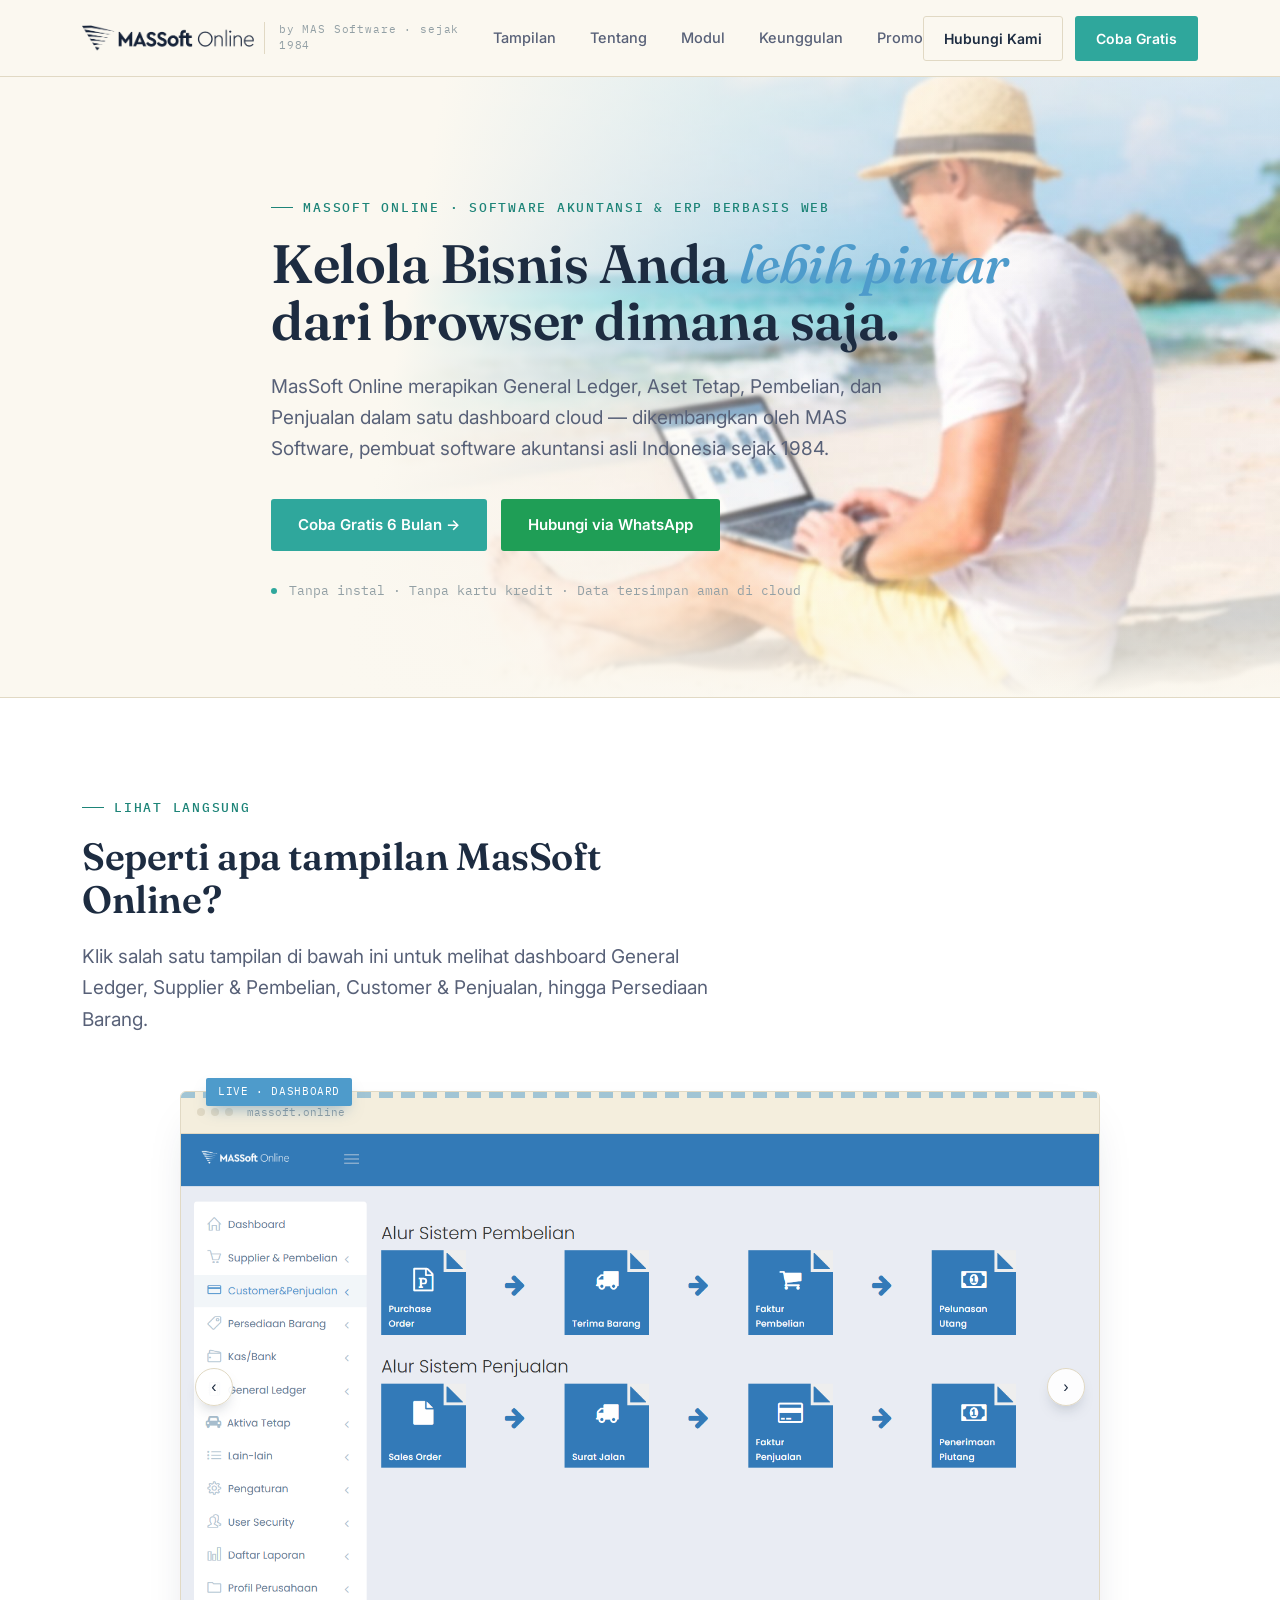
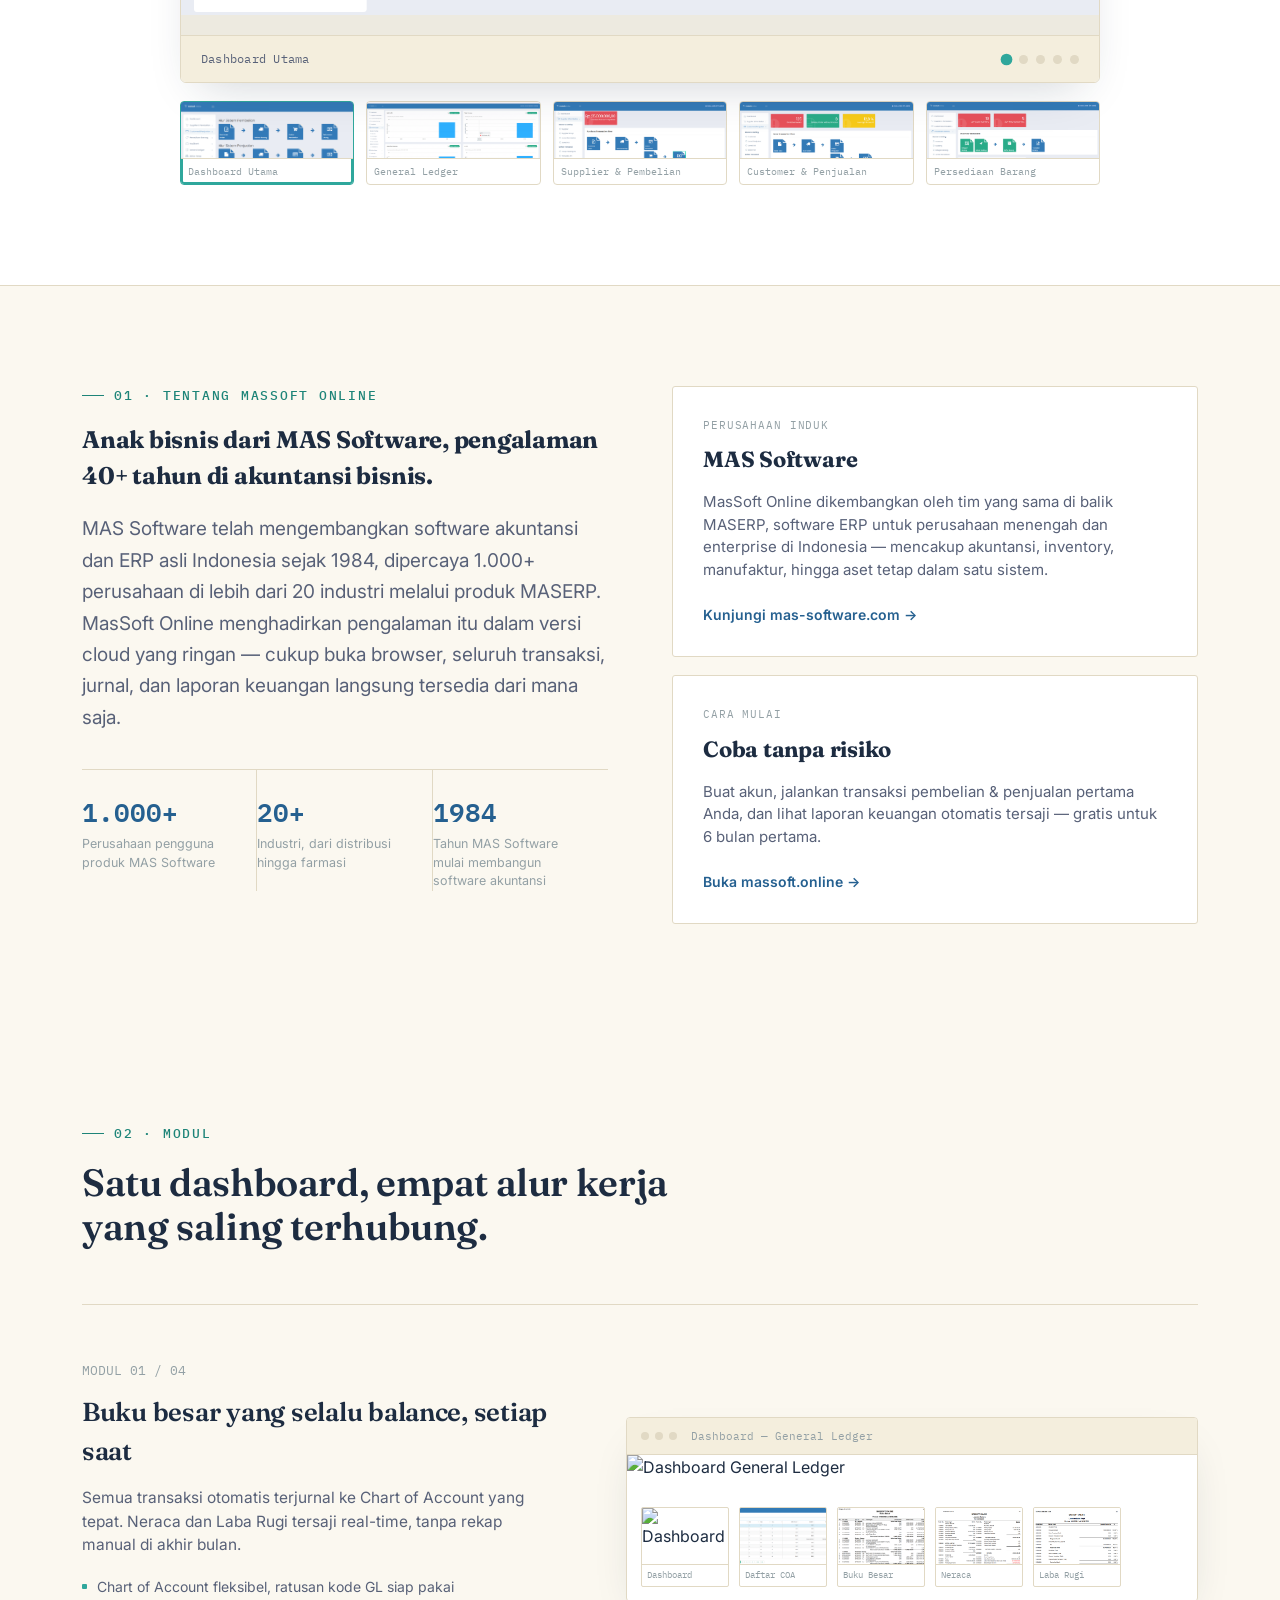
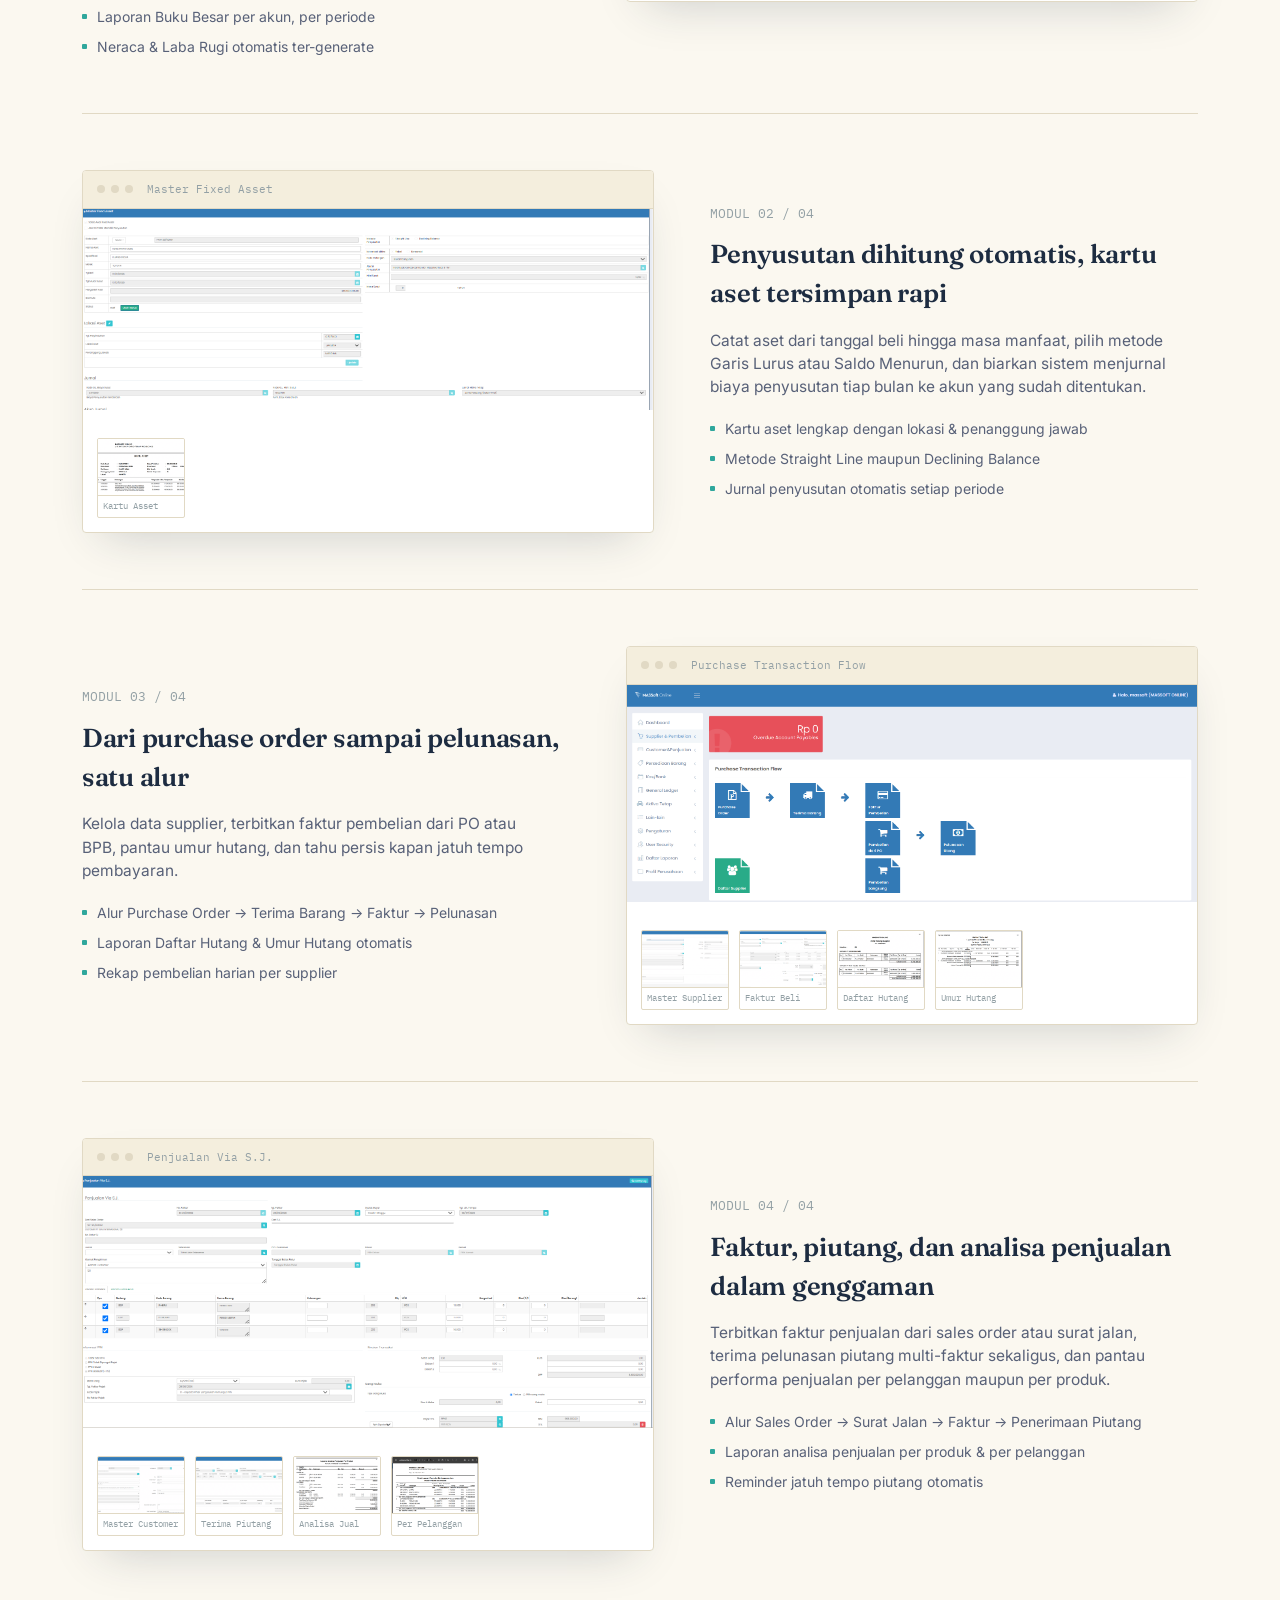
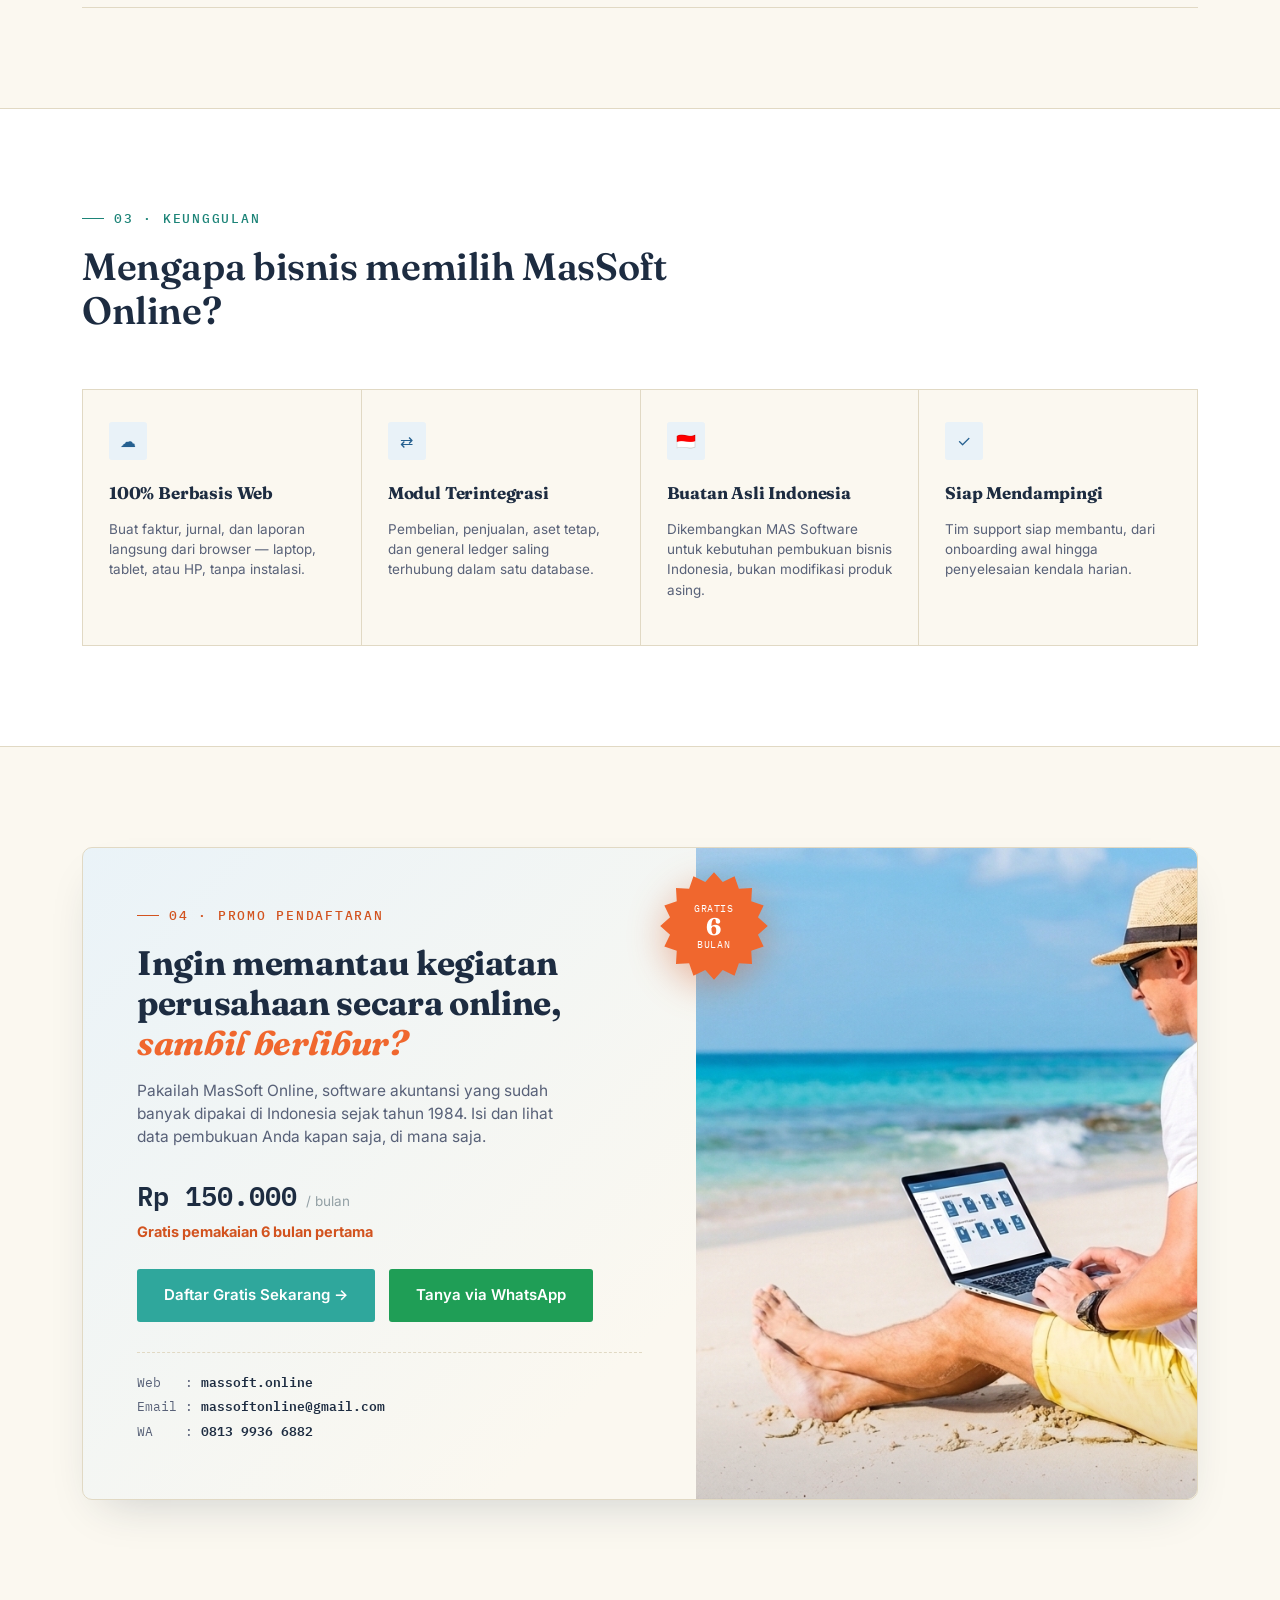
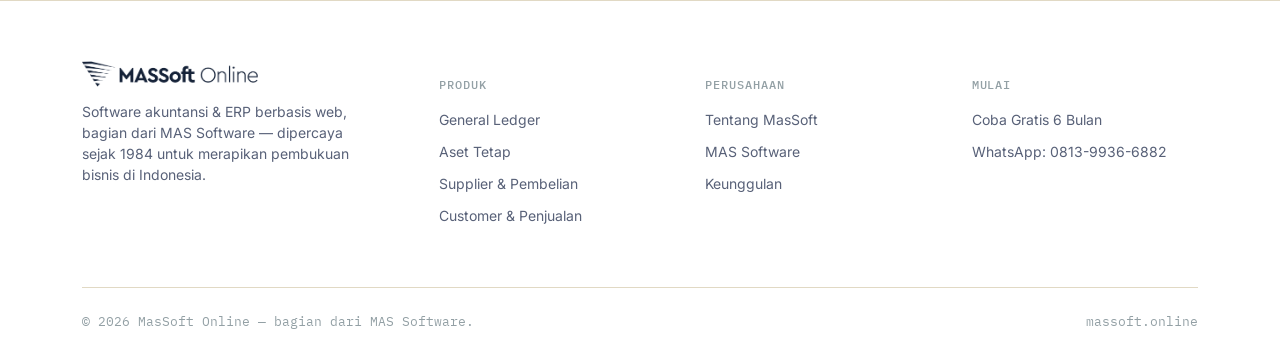
==== index.html @ 7c85424e "Add New Project web Massoft" ====
<!DOCTYPE html>
<html lang="id">
<head>
<meta charset="UTF-8">
<meta name="viewport" content="width=device-width, initial-scale=1.0">
<title>MasSoft Online — Software Akuntansi &amp; ERP Berbasis Web</title>
<link rel="icon" type="image/png" sizes="32x32" href="assets/favicon-32.png">
<link rel="icon" type="image/png" sizes="512x512" href="assets/favicon-512.png">
<link rel="apple-touch-icon" href="assets/apple-touch-icon.png">
<meta name="description" content="MasSoft Online, software akuntansi & ERP cloud dari MAS Software. Kelola General Ledger, Aset Tetap, Pembelian, dan Penjualan dalam satu dashboard. Coba gratis 6 bulan.">
<link rel="preconnect" href="https://fonts.googleapis.com">
<link rel="preconnect" href="https://fonts.gstatic.com" crossorigin>
<link href="https://fonts.googleapis.com/css2?family=Fraunces:ital,opsz,wght@0,9..144,400;0,9..144,500;0,9..144,600;0,9..144,700;1,9..144,500&family=Inter:wght@400;500;600;700;800&family=IBM+Plex+Mono:wght@400;500;600&display=swap" rel="stylesheet">
<link rel="stylesheet" href="styles.css">
</head>
<body>

<header class="site-nav">
  <div class="wrap nav-inner">
    <a href="#top" class="brand">
      <span class="brand-logo-wrap"><img src="assets/logo-massoft-online.png" alt="MasSoft Online"></span>
      <span class="sub">by MAS Software · sejak 1984</span>
    </a>
    <nav class="links">
      <a href="#tampilan">Tampilan</a>
      <a href="#tentang">Tentang</a>
      <a href="#modul">Modul</a>
      <a href="#keunggulan">Keunggulan</a>
      <a href="#promo">Promo</a>
    </nav>
    <div class="nav-cta">
      <a class="btn btn-ghost" href="https://wa.me/6281399366882" target="_blank" rel="noopener">Hubungi Kami</a>
      <a class="btn btn-primary" href="https://massoft.online" target="_blank" rel="noopener">Coba Gratis</a>
    </div>
  </div>
</header>

<main id="top">

  <!-- HERO -->
  <section class="hero">
    <div class="hero-photo"></div>
    <div class="wrap">
      <div class="hero-grid">
        <div class="eyebrow">MASSOFT ONLINE · SOFTWARE AKUNTANSI &amp; ERP BERBASIS WEB</div>
        <h1>Kelola Bisnis Anda <em>lebih pintar</em><br>
        dari browser dimana saja.</h1>
        <p class="lede">MasSoft Online merapikan General Ledger, Aset Tetap, Pembelian, dan Penjualan dalam satu dashboard cloud — dikembangkan oleh MAS Software, pembuat software akuntansi asli Indonesia sejak 1984.</p>
        <div class="hero-cta">
          <a class="btn btn-primary" href="https://massoft.online" target="_blank" rel="noopener">Coba Gratis 6 Bulan →</a>
          <a class="btn btn-wa" href="https://wa.me/6281399366882" target="_blank" rel="noopener">Hubungi via WhatsApp</a>
        </div>
        <div class="hero-trust"><span class="dot"></span> Tanpa instal · Tanpa kartu kredit · Data tersimpan aman di cloud</div>
      </div>
    </div>
  </section>

  <!-- PRODUCT TOUR -->
  <section id="tampilan" class="section-alt">
    <div class="wrap">
      <div class="section-head reveal">
        <div class="eyebrow">LIHAT LANGSUNG</div>
        <h2>Seperti apa tampilan MasSoft Online?</h2>
        <p class="lede">Klik salah satu tampilan di bawah ini untuk melihat dashboard General Ledger, Supplier &amp; Pembelian, Customer &amp; Penjualan, hingga Persediaan Barang.</p>
      </div>

      <div class="reveal tour-wrap" id="heroCard">
        <div class="showcase-card">
          <div class="showcase-tag">LIVE · DASHBOARD</div>
          <div class="showcase-frame">
            <div class="showcase-bar"><span class="sdot"></span><span class="sdot"></span><span class="sdot"></span><span class="sname">massoft.online</span></div>
            <div class="showcase-stage" id="showcaseStage">
              <img src="assets/Dashboard.png" alt="Dashboard utama MasSoft Online" class="active" draggable="false" data-caption="Dashboard Utama">
              <img src="assets/Dashboard_General_Ledger.png" alt="Dashboard General Ledger MasSoft Online" data-caption="Dashboard General Ledger" draggable="false">
              <img src="assets/Dashboard_Supplier.png" alt="Dashboard Supplier & Pembelian MasSoft Online" data-caption="Dashboard Supplier & Pembelian" draggable="false">
              <img src="assets/Dashboard_Customer.png" alt="Dashboard Customer & Penjualan MasSoft Online" data-caption="Dashboard Customer & Penjualan" draggable="false">
              <img src="assets/Dashboard_Inventory.png" alt="Dashboard Persediaan Barang MasSoft Online" data-caption="Dashboard Persediaan Barang" draggable="false">
            </div>
            <button type="button" class="showcase-nav prev" id="showcasePrev" aria-label="Tampilan sebelumnya">‹</button>
            <button type="button" class="showcase-nav next" id="showcaseNext" aria-label="Tampilan berikutnya">›</button>
            <div class="showcase-foot">
              <span class="showcase-caption" id="showcaseCaption">Dashboard Utama</span>
              <div class="showcase-dots" id="showcaseDots">
                <button type="button" class="active" aria-label="Tampilan 1"></button>
                <button type="button" aria-label="Tampilan 2"></button>
                <button type="button" aria-label="Tampilan 3"></button>
                <button type="button" aria-label="Tampilan 4"></button>
                <button type="button" aria-label="Tampilan 5"></button>
              </div>
            </div>
          </div>
        </div>

        <div class="showcase-thumbs" id="showcaseThumbs">
          <button type="button" class="st-thumb active" data-index="0"><img src="assets/Dashboard.png" alt="Dashboard Utama" draggable="false"><span>Dashboard Utama</span></button>
          <button type="button" class="st-thumb" data-index="1"><img src="assets/Dashboard_General_Ledger.png" alt="Dashboard General Ledger" draggable="false"><span>General Ledger</span></button>
          <button type="button" class="st-thumb" data-index="2"><img src="assets/Dashboard_Supplier.png" alt="Dashboard Supplier" draggable="false"><span>Supplier &amp; Pembelian</span></button>
          <button type="button" class="st-thumb" data-index="3"><img src="assets/Dashboard_Customer.png" alt="Dashboard Customer" draggable="false"><span>Customer &amp; Penjualan</span></button>
          <button type="button" class="st-thumb" data-index="4"><img src="assets/Dashboard_Inventory.png" alt="Dashboard Persediaan Barang" draggable="false"><span>Persediaan Barang</span></button>
        </div>
      </div>
    </div>
  </section>

  <!-- ABOUT -->
  <section id="tentang">
    <div class="wrap about-grid">
      <div class="reveal">
        <div class="eyebrow">01 · TENTANG MASSOFT ONLINE</div>
        <h2>Anak bisnis dari MAS Software, pengalaman 40+ tahun di akuntansi bisnis.</h2>
        <p class="lede">MAS Software telah mengembangkan software akuntansi dan ERP asli Indonesia sejak 1984, dipercaya 1.000+ perusahaan di lebih dari 20 industri melalui produk MASERP. MasSoft Online menghadirkan pengalaman itu dalam versi cloud yang ringan — cukup buka browser, seluruh transaksi, jurnal, dan laporan keuangan langsung tersedia dari mana saja.</p>
        <div class="stat-row">
          <div class="stat-item"><div class="num">1.000+</div><div class="lbl">Perusahaan pengguna produk MAS Software</div></div>
          <div class="stat-item"><div class="num">20+</div><div class="lbl">Industri, dari distribusi hingga farmasi</div></div>
          <div class="stat-item"><div class="num">1984</div><div class="lbl">Tahun MAS Software mulai membangun software akuntansi</div></div>
        </div>
      </div>
      <div class="reveal">
        <div class="parent-card">
          <div class="plabel">Perusahaan Induk</div>
          <h3>MAS Software</h3>
          <p>MasSoft Online dikembangkan oleh tim yang sama di balik MASERP, software ERP untuk perusahaan menengah dan enterprise di Indonesia — mencakup akuntansi, inventory, manufaktur, hingga aset tetap dalam satu sistem.</p>
          <a class="linkline" href="https://www.mas-software.com/" target="_blank" rel="noopener">Kunjungi mas-software.com →</a>
        </div>
        <div class="parent-card" style="margin-top:18px;">
          <div class="plabel">Cara Mulai</div>
          <h3>Coba tanpa risiko</h3>
          <p>Buat akun, jalankan transaksi pembelian &amp; penjualan pertama Anda, dan lihat laporan keuangan otomatis tersaji — gratis untuk 6 bulan pertama.</p>
          <a class="linkline" href="https://massoft.online" target="_blank" rel="noopener">Buka massoft.online →</a>
        </div>
      </div>
    </div>
  </section>

  <!-- MODULES -->
  <section id="modul">
    <div class="wrap">
      <div class="section-head reveal">
        <div class="eyebrow">02 · MODUL</div>
        <h2>Satu dashboard, empat alur kerja yang saling terhubung.</h2>
      </div>

      <!-- Module 1: GL -->
      <div class="module reveal">
        <div class="m-text">
          <div class="m-num">MODUL 01 / 04</div>
          <h3>Buku besar yang selalu balance, setiap saat</h3>
          <p>Semua transaksi otomatis terjurnal ke Chart of Account yang tepat. Neraca dan Laba Rugi tersaji real-time, tanpa rekap manual di akhir bulan.</p>
          <ul class="m-list">
            <li>Chart of Account fleksibel, ratusan kode GL siap pakai</li>
            <li>Laporan Buku Besar per akun, per periode</li>
            <li>Neraca &amp; Laba Rugi otomatis ter-generate</li>
          </ul>
        </div>
       <div class="m-visual">
          <div class="browser-bar">
            <span class="dot"></span><span class="dot"></span><span class="dot"></span>
            <span class="fname">Dashboard — General Ledger</span>
          </div>
          
          <div class="main-image-container">
            <img id="main-image" src="assets/dashboard_general_ledger.png" alt="Dashboard General Ledger" class="active">
          </div>

          <div class="thumb-strip" style="padding:14px;">
            <div class="th active" data-src="assets/dashboard_general_ledger.png">
              <img src="assets/dashboard_general_ledger.png" alt="Dashboard">
              <span>Dashboard</span>
            </div>
            <div class="th" data-src="assets/list_master_coa.png">
              <img src="assets/list_master_coa.png" alt="Daftar Chart of Account">
              <span>Daftar COA</span>
            </div>
            <div class="th" data-src="assets/daftar_laporan_buku_besar_per_akun.png">
              <img src="assets/daftar_laporan_buku_besar_per_akun.png" alt="Laporan Buku Besar per Akun">
              <span>Buku Besar</span>
            </div>
            <div class="th" data-src="assets/list_laporan_neraca.png">
              <img src="assets/list_laporan_neraca.png" alt="Laporan Neraca">
              <span>Neraca</span>
            </div>
            <div class="th" data-src="assets/list_report_laba_rugi.png">
              <img src="assets/list_report_laba_rugi.png" alt="Laporan Laba Rugi">
              <span>Laba Rugi</span>
            </div>
          </div>
        </div>
      </div>

      <!-- Module 2: Fixed Asset -->
      <div class="module reverse reveal">
        <div class="m-text">
          <div class="m-num">MODUL 02 / 04</div>
          <h3>Penyusutan dihitung otomatis, kartu aset tersimpan rapi</h3>
          <p>Catat aset dari tanggal beli hingga masa manfaat, pilih metode Garis Lurus atau Saldo Menurun, dan biarkan sistem menjurnal biaya penyusutan tiap bulan ke akun yang sudah ditentukan.</p>
          <ul class="m-list">
            <li>Kartu aset lengkap dengan lokasi &amp; penanggung jawab</li>
            <li>Metode Straight Line maupun Declining Balance</li>
            <li>Jurnal penyusutan otomatis setiap periode</li>
          </ul>
        </div>
        <div class="m-visual">
          <div class="browser-bar"><span class="dot"></span><span class="dot"></span><span class="dot"></span><span class="fname">Master Fixed Asset</span></div>
          <img src="assets/detail_master_fixed_assets.png" alt="Form master aset tetap kendaraan Toyota Kijang Innova dengan aturan penyusutan">
          <div class="thumb-strip" style="padding:14px;">
            <div class="th"><img src="assets/list_kartu_fixed_assets.png" alt="Kartu Asset dengan riwayat penyusutan"><span>Kartu Asset</span></div>
          </div>
        </div>
      </div>

      <!-- Module 3: Purchasing -->
      <div class="module reveal">
        <div class="m-text">
          <div class="m-num">MODUL 03 / 04</div>
          <h3>Dari purchase order sampai pelunasan, satu alur</h3>
          <p>Kelola data supplier, terbitkan faktur pembelian dari PO atau BPB, pantau umur hutang, dan tahu persis kapan jatuh tempo pembayaran.</p>
          <ul class="m-list">
            <li>Alur Purchase Order → Terima Barang → Faktur → Pelunasan</li>
            <li>Laporan Daftar Hutang &amp; Umur Hutang otomatis</li>
            <li>Rekap pembelian harian per supplier</li>
          </ul>
        </div>
        <div class="m-visual">
          <div class="browser-bar"><span class="dot"></span><span class="dot"></span><span class="dot"></span><span class="fname">Purchase Transaction Flow</span></div>
          <img src="assets/tampilan_MasSoftonline.png" alt="Alur transaksi pembelian MasSoft Online dari purchase order hingga pelunasan utang">
          <div class="thumb-strip" style="padding:14px;">
            <div class="th"><img src="assets/DETAIL_MASTER_SUPPLIER.png" alt="Master data supplier"><span>Master Supplier</span></div>
            <div class="th"><img src="assets/detail_transaksi_faktur_oembelian.png" alt="Faktur pembelian dari BPB"><span>Faktur Beli</span></div>
            <div class="th"><img src="assets/laporan_daftar_hutang.png" alt="Laporan daftar hutang supplier"><span>Daftar Hutang</span></div>
            <div class="th"><img src="assets/laporan_daftar_umur_hutang.png" alt="Laporan umur hutang"><span>Umur Hutang</span></div>
          </div>
        </div>
      </div>

      <!-- Module 4: Sales -->
      <div class="module reverse reveal">
        <div class="m-text">
          <div class="m-num">MODUL 04 / 04</div>
          <h3>Faktur, piutang, dan analisa penjualan dalam genggaman</h3>
          <p>Terbitkan faktur penjualan dari sales order atau surat jalan, terima pelunasan piutang multi-faktur sekaligus, dan pantau performa penjualan per pelanggan maupun per produk.</p>
          <ul class="m-list">
            <li>Alur Sales Order → Surat Jalan → Faktur → Penerimaan Piutang</li>
            <li>Laporan analisa penjualan per produk &amp; per pelanggan</li>
            <li>Reminder jatuh tempo piutang otomatis</li>
          </ul>
        </div>
        <div class="m-visual">
          <div class="browser-bar"><span class="dot"></span><span class="dot"></span><span class="dot"></span><span class="fname">Penjualan Via S.J.</span></div>
          <img src="assets/detail_transaksi_faktur_penjualan.png" alt="Form faktur penjualan via surat jalan MasSoft Online">
          <div class="thumb-strip" style="padding:14px;">
            <div class="th"><img src="assets/detail_master_customer.png" alt="Master data customer"><span>Master Customer</span></div>
            <div class="th"><img src="assets/detail_penerimaan_piutang.png" alt="Penerimaan piutang multi faktur"><span>Terima Piutang</span></div>
            <div class="th"><img src="assets/laporan_analisa_penjualan_.png" alt="Laporan analisa penjualan per produk"><span>Analisa Jual</span></div>
            <div class="th"><img src="assets/laporan_penjualan_perlanggan_peritem.png" alt="Laporan penjualan per pelanggan per item"><span>Per Pelanggan</span></div>
          </div>
        </div>
      </div>
    </div>
  </section>

  <!-- WHY US -->
  <section id="keunggulan" class="section-alt">
    <div class="wrap">
      <div class="section-head reveal">
        <div class="eyebrow">03 · KEUNGGULAN</div>
        <h2>Mengapa bisnis memilih MasSoft Online?</h2>
      </div>
      <div class="why-grid reveal">
        <div class="why-card">
          <div class="wi">☁</div>
          <h3>100% Berbasis Web</h3>
          <p>Buat faktur, jurnal, dan laporan langsung dari browser — laptop, tablet, atau HP, tanpa instalasi.</p>
        </div>
        <div class="why-card">
          <div class="wi">⇄</div>
          <h3>Modul Terintegrasi</h3>
          <p>Pembelian, penjualan, aset tetap, dan general ledger saling terhubung dalam satu database.</p>
        </div>
        <div class="why-card">
          <div class="wi">🇮🇩</div>
          <h3>Buatan Asli Indonesia</h3>
          <p>Dikembangkan MAS Software untuk kebutuhan pembukuan bisnis Indonesia, bukan modifikasi produk asing.</p>
        </div>
        <div class="why-card">
          <div class="wi">✓</div>
          <h3>Siap Mendampingi</h3>
          <p>Tim support siap membantu, dari onboarding awal hingga penyelesaian kendala harian.</p>
        </div>
      </div>
    </div>
  </section>

  <!-- PROMO -->
  <section id="promo">
    <div class="wrap">
      <div class="promo reveal">
        <div class="promo-left">
          <div class="eyebrow">04 · PROMO PENDAFTARAN</div>
          <h2>Ingin memantau kegiatan perusahaan secara online, <span class="accent">sambil berlibur?</span></h2>
          <p>Pakailah MasSoft Online, software akuntansi yang sudah banyak dipakai di Indonesia sejak tahun 1984. Isi dan lihat data pembukuan Anda kapan saja, di mana saja.</p>
          <div class="promo-price">
            <span class="amount">Rp 150.000</span>
            <span class="per">/ bulan</span>
          </div>
          <span class="promo-free">Gratis pemakaian 6 bulan pertama</span>
          <div class="promo-cta">
            <a class="btn btn-primary" href="https://massoft.online" target="_blank" rel="noopener">Daftar Gratis Sekarang →</a>
            <a class="btn btn-wa" href="https://wa.me/6281399366882" target="_blank" rel="noopener">Tanya via WhatsApp</a>
          </div>
          <div class="promo-contact">
            <span>Web&nbsp;&nbsp;&nbsp;: <b>massoft.online</b></span>
            <span>Email&nbsp;: <b>massoftonline@gmail.com</b></span>
            <span>WA&nbsp;&nbsp;&nbsp;&nbsp;: <b>0813 9936 6882</b></span>
          </div>
        </div>
        <div class="promo-photo">
          <div class="promo-photo-inner">
            <img src="assets/screen.png" alt="Pengguna memantau kegiatan perusahaan lewat MasSoft Online dari laptop sambil bersantai di pantai">
          </div>
          <div class="promo-badge-burst">
            <svg viewBox="0 0 200 200" xmlns="http://www.w3.org/2000/svg">
              <polygon points="100.0,4.0 115.6,21.5 136.7,11.3 144.4,33.5 167.9,32.1 166.5,55.6 188.7,63.3 178.5,84.4 196.0,100.0 178.5,115.6 188.7,136.7 166.5,144.4 167.9,167.9 144.4,166.5 136.7,188.7 115.6,178.5 100.0,196.0 84.4,178.5 63.3,188.7 55.6,166.5 32.1,167.9 33.5,144.4 11.3,136.7 21.5,115.6 4.0,100.0 21.5,84.4 11.3,63.3 33.5,55.6 32.1,32.1 55.6,33.5 63.3,11.3 84.4,21.5"></polygon>
            </svg>
          </div>
          <div class="promo-badge-text">
            <span class="small">Gratis</span>
            <span class="big">6</span>
            <span class="small">Bulan</span>
          </div>
        </div>
      </div>
    </div>
  </section>

</main>

<footer>
  <div class="wrap">
    <div class="footer-grid">
      <div>
        <a href="#top" class="brand"><span class="brand-logo-wrap"><img src="assets/logo-massoft-online.png" alt="MasSoft Online"></span></a>
        <p class="desc">Software akuntansi &amp; ERP berbasis web, bagian dari MAS Software — dipercaya sejak 1984 untuk merapikan pembukuan bisnis di Indonesia.</p>
      </div>
      <div class="fcol">
        <h4>Produk</h4>
        <a href="#modul">General Ledger</a>
        <a href="#modul">Aset Tetap</a>
        <a href="#modul">Supplier &amp; Pembelian</a>
        <a href="#modul">Customer &amp; Penjualan</a>
      </div>
      <div class="fcol">
        <h4>Perusahaan</h4>
        <a href="#tentang">Tentang MasSoft</a>
        <a href="https://www.mas-software.com/" target="_blank" rel="noopener">MAS Software</a>
        <a href="#keunggulan">Keunggulan</a>
      </div>
      <div class="fcol">
        <h4>Mulai</h4>
        <a href="https://massoft.online" target="_blank" rel="noopener">Coba Gratis 6 Bulan</a>
        <a href="https://wa.me/6281399366882" target="_blank" rel="noopener">WhatsApp: 0813-9936-6882</a>
      </div>
    </div>
    <div class="footer-bottom">
      <span>© 2026 MasSoft Online — bagian dari MAS Software.</span>
      <span>massoft.online</span>
    </div>
  </div>
</footer>

<script src="script.js" defer></script>

</body>
</html>
---- styles.css ----
:root{
    --paper:#FBF8F0;
    --paper-deep:#F4EEDD;
    --line:#E1D9C4;
    --ink:#1D2C41;
    --ink-soft:#586178;
    --ink-faint:#93A0A5;
    --blue:#4E9BCB;
    --blue-dark:#256090;
    --blue-pale:#E9F2F8;
    --teal:#2FA79C;
    --teal-dark:#1D8478;
    --coral:#F0672E;
    --coral-dark:#D2531F;
    --coral-pale:#FDEBE1;
    --white:#FFFFFF;
    --wa:#1F9E56;
    --shadow: 0 20px 45px -20px rgba(29,44,65,0.22);
    --radius: 2px;
    --font-display:'Fraunces', serif;
    --font-body:'Inter', sans-serif;
    --font-mono:'IBM Plex Mono', monospace;
  }

  *{box-sizing:border-box;}
  html{scroll-behavior:smooth;}
  body{
    margin:0;
    font-family:var(--font-body);
    color:var(--ink);
    background:var(--paper);
    -webkit-font-smoothing:antialiased;
    line-height:1.5;
  }
  img{max-width:100%; display:block;}
  a{color:inherit; text-decoration:none;}
  .wrap{max-width:1180px; margin:0 auto; padding:0 32px;}
  .eyebrow{
    font-family:var(--font-mono);
    font-size:12.5px;
    letter-spacing:.14em;
    text-transform:uppercase;
    color:var(--teal-dark);
    display:flex;
    align-items:center;
    gap:10px;
    margin-bottom:18px;
    font-weight:500;
  }
  .eyebrow::before{
    content:"";
    width:22px; height:1px;
    background:var(--teal-dark);
    display:inline-block;
  }
  h1,h2,h3{
    font-family:var(--font-display);
    color:var(--ink);
    margin:0 0 .4em 0;
    letter-spacing:-0.01em;
  }
  .lede{
    font-size:19px;
    color:var(--ink-soft);
    max-width:640px;
    line-height:1.65;
  }
  .btn{
    display:inline-flex;
    align-items:center;
    gap:10px;
    font-family:var(--font-body);
    font-weight:600;
    font-size:15px;
    padding:14px 26px;
    border-radius:3px;
    border:1px solid transparent;
    cursor:pointer;
    transition:transform .18s ease, box-shadow .18s ease, background .18s ease, border-color .18s ease;
    white-space:nowrap;
  }
  .btn-primary{ background:var(--teal); color:var(--white); }
  .btn-primary:hover{ background:var(--teal-dark); transform:translateY(-1px); box-shadow:0 10px 22px -10px rgba(18,143,135,.55);}
  .btn-ghost{ background:transparent; color:var(--ink); border-color:var(--line); }
  .btn-ghost:hover{ border-color:var(--ink); background:rgba(21,34,56,0.03); }
  .btn-wa{ background:var(--wa); color:var(--white); }
  .btn-wa:hover{ background:#187f45; transform:translateY(-1px); }

  /* ===== NAV ===== */
  header.site-nav{
    position:sticky; top:0; z-index:50;
    background:rgba(251,248,240,0.9);
    backdrop-filter:blur(8px);
    border-bottom:1px solid var(--line);
  }
  .nav-inner{
    display:flex; align-items:center; justify-content:space-between;
    height:76px;
  }
  .brand{
    display:flex; align-items:center; gap:10px;
    font-family:var(--font-display);
    font-weight:600; font-size:21px;
    color:var(--ink);
  }
  .brand-logo-wrap{
    display:flex; align-items:center;
    line-height:0;
  }
  .brand-logo-wrap img{ height:26px; width:auto; display:block; }
  .brand .sub{
    font-family:var(--font-mono);
    font-size:10.5px; color:var(--ink-faint);
    letter-spacing:.08em;
    font-weight:400;
    padding-left:14px;
    border-left:1px solid var(--line);
  }
  nav.links{ display:flex; gap:34px; align-items:center; }
  nav.links a{
    font-size:14.5px; font-weight:500; color:var(--ink-soft);
    transition:color .15s ease;
  }
  nav.links a:hover{ color:var(--blue-dark); }
  .nav-cta{ display:flex; gap:12px; align-items:center; }
  .nav-cta .btn{ padding:11px 20px; font-size:14px; }
  .menu-toggle{ display:none; }

  /* ===== HERO ===== */
  .hero{
    padding:88px 0 64px;
    position:relative;
    overflow:hidden;
    min-height:620px;
    display:flex;
    align-items:center;
  }
  .hero-photo{
    position:absolute; inset:0;
    background-image:
      linear-gradient(100deg, var(--paper) 0%, var(--paper) 32%, rgba(251,248,240,.62) 48%, rgba(251,248,240,.2) 66%, rgba(251,248,240,.06) 100%),
      linear-gradient(0deg, var(--paper) 0%, rgba(251,248,240,.05) 25%, rgba(251,248,240,.02) 55%, rgba(251,248,240,.55) 100%),
      url('assets/screen-soft.jpg');
    background-size: cover, cover, cover;
    background-position: center, center, 62% 28%;
  }
  .hero::before{
    content:"";
    position:absolute; inset:0;
    background-image:
      linear-gradient(var(--line) 1px, transparent 1px);
    background-size: 100% 42px;
    opacity:.22;
    mask-image: linear-gradient(to bottom, black, transparent 70%);
    pointer-events:none;
  }
  .hero-grid{
    position:relative; 
    max-width:1200px;
  }

  .hero h1{
    font-size:clamp(34px, 4.4vw, 54px);
    line-height:1.06;
    font-weight:600;
  }
  .hero h1 em{
    font-style:italic;
    color:var(--blue);
    font-weight:500;
  }
  .hero-cta{ display:flex; gap:14px; margin-top:34px; flex-wrap:wrap; }
  .hero-trust{
    margin-top:30px;
    display:flex; align-items:center; gap:12px;
    font-family:var(--font-mono);
    font-size:12.5px;
    color:var(--ink-faint);
  }
  .hero-trust .dot{ width:6px; height:6px; border-radius:50%; background:var(--teal);}

  /* ===== PRODUCT TOUR (dashboard showcase) ===== */
  .tour-wrap{ max-width:920px; margin:0 auto; }
  .showcase-card{
    position:relative;
  }
  .showcase-frame{
    background:var(--white);
    border:1px solid var(--line);
    border-radius:6px;
    box-shadow:var(--shadow);
    position:relative;
    overflow:hidden;
  }
  .showcase-frame::after{
    content:"";
    position:absolute; left:0; right:0; top:0; height:6px;
    background: repeating-linear-gradient(90deg, var(--blue) 0 14px, transparent 14px 22px);
    opacity:.5;
    z-index:2;
  }
  .showcase-tag{
    position:absolute; top:-13px; left:26px;
    background:var(--blue); color:var(--white);
    font-family:var(--font-mono); font-size:10.5px; letter-spacing:.06em;
    padding:6px 12px; border-radius:2px;
    box-shadow:0 8px 16px -6px rgba(45,111,163,.5);
    z-index:3;
  }
  .showcase-bar{
    display:flex; align-items:center; gap:6px;
    padding:12px 16px; background:var(--paper-deep); border-bottom:1px solid var(--line);
    position:relative; z-index:1;
  }
  .showcase-bar .sdot{ width:8px; height:8px; border-radius:50%; background:var(--line); }
  .showcase-bar .sname{ margin-left:8px; font-family:var(--font-mono); font-size:11px; color:var(--ink-faint); }
  .showcase-stage{
    position:relative;
    width:100%;
    aspect-ratio: 15 / 8.2;
    background:#EDEAE0;
  }
  .showcase-stage img{
    position:absolute; inset:0;
    width:100%; height:100%;
    object-fit:contain; object-position:center top;
    opacity:0;
    transition:opacity .6s ease;
  }
  .showcase-stage img.active{ opacity:1; }
  .showcase-nav{
    position:absolute; top:50%; transform:translateY(-50%);
    width:38px; height:38px; border-radius:50%;
    background:rgba(255,255,255,.92); border:1px solid var(--line);
    display:flex; align-items:center; justify-content:center;
    cursor:pointer; color:var(--ink); font-size:16px;
    box-shadow:0 8px 16px -8px rgba(21,34,56,.35);
    transition:background .15s ease, transform .15s ease;
    z-index:4;
  }
  .showcase-nav:hover{ background:var(--white); transform:translateY(-50%) scale(1.06); }
  .showcase-nav.prev{ left:14px; }
  .showcase-nav.next{ right:14px; }
  .showcase-foot{
    display:flex; justify-content:space-between; align-items:center;
    padding:14px 20px; background:var(--paper-deep);
    border-top:1px solid var(--line);
  }
  .showcase-caption{ font-family:var(--font-mono); font-size:11.5px; color:var(--ink-soft); letter-spacing:.02em; }
  .showcase-dots{ display:flex; gap:8px; }
  .showcase-dots button{
    width:9px; height:9px; padding:0; border:none; border-radius:50%; background:var(--line);
    cursor:pointer;
    transition:background .3s ease, transform .3s ease;
  }
  .showcase-dots button.active{ background:var(--teal); transform:scale(1.3); }
  .showcase-thumbs{
    display:grid; grid-template-columns:repeat(5,1fr); gap:12px;
    margin-top:18px;
  }
  .st-thumb{
    background:var(--white); border:1px solid var(--line); border-radius:4px;
    overflow:hidden; cursor:pointer; padding:0; text-align:left;
    transition:transform .15s ease, box-shadow .15s ease, border-color .15s ease;
  }
  .st-thumb:hover{ transform:translateY(-3px); box-shadow:0 12px 20px -12px rgba(21,34,56,.4); }
  .st-thumb.active{ border-color:var(--teal); box-shadow:0 0 0 2px var(--teal) inset; }
  .st-thumb img{ width:100%; height:56px; object-fit:cover; object-position:top; display:block; }
  .st-thumb span{
    display:block; font-family:var(--font-mono); font-size:9.5px; color:var(--ink-faint);
    padding:6px 7px; border-top:1px solid var(--line); white-space:nowrap; overflow:hidden; text-overflow:ellipsis;
  }

  /* ===== SECTION SCAFFOLDING ===== */
  section{ padding:100px 0; }
  .section-head{ max-width:640px; margin-bottom:56px; }
  .section-head h2{ font-size:clamp(28px,3vw,38px); font-weight:600; line-height:1.15; }
  .section-alt{ background:var(--white); border-top:1px solid var(--line); border-bottom:1px solid var(--line); }

  /* ===== ABOUT ===== */
  .about-grid{
    display:grid; grid-template-columns: 1fr 1fr; gap:64px; align-items:start;
  }
  .about-grid .lede{ margin-bottom:26px; }
  .stat-row{ display:grid; grid-template-columns:repeat(3,1fr); gap:0; border-top:1px solid var(--line); margin-top:36px;}
  .stat-item{ padding:22px 18px 0 0; border-right:1px solid var(--line); }
  .stat-item:last-child{ border-right:none; }
  .stat-item .num{ font-family:var(--font-mono); font-size:26px; font-weight:600; color:var(--blue-dark); }
  .stat-item .lbl{ font-size:12.5px; color:var(--ink-faint); margin-top:4px; }

  .parent-card{
    background:var(--white);
    border:1px solid var(--line);
    padding:30px;
    border-radius:3px;
  }
  .parent-card .plabel{ font-family:var(--font-mono); font-size:11px; color:var(--ink-faint); letter-spacing:.08em; text-transform:uppercase;}
  .parent-card h3{ font-size:22px; margin-top:10px; }
  .parent-card p{ color:var(--ink-soft); font-size:15px; }
  .parent-card a.linkline{ color:var(--blue-dark); font-weight:600; font-size:14px; display:inline-flex; align-items:center; gap:6px; margin-top:8px; }
  .parent-card a.linkline:hover{ color:var(--teal-dark); }

  /* ===== MODULES ===== */
  .module{
    display:grid; grid-template-columns: 0.92fr 1.08fr; gap:56px; align-items:center;
    padding:56px 0;
    border-top:1px solid var(--line);
  }
  .module:last-of-type{ border-bottom:1px solid var(--line); }
  .module.reverse{ grid-template-columns: 1.08fr 0.92fr; }
  .module.reverse .m-text{ order:2; }
  .module.reverse .m-visual{ order:1; }
  .m-num{
    font-family:var(--font-mono); font-size:13px; color:var(--ink-faint);
  }
  .m-text h3{ font-size:26px; margin-top:12px; font-weight:600; }
  .m-text p{ color:var(--ink-soft); font-size:15.5px; max-width:460px; }
  .m-list{ list-style:none; padding:0; margin:20px 0 0; display:flex; flex-direction:column; gap:9px; }
  .m-list li{ font-size:14px; color:var(--ink-soft); display:flex; align-items:center; gap:10px; }
  .m-list li::before{ content:""; width:5px; height:5px; background:var(--teal); flex:none; border-radius:1px;}

  .m-visual{
    background:var(--white);
    border:1px solid var(--line);
    border-radius:4px;
    box-shadow:var(--shadow);
    overflow:hidden;
    position:relative;
  }
  .m-visual .browser-bar{
    display:flex; align-items:center; gap:6px;
    padding:10px 14px; background:var(--paper-deep); border-bottom:1px solid var(--line);
  }
  .browser-bar .dot{ width:8px; height:8px; border-radius:50%; background:var(--line); }
  .browser-bar .fname{
    margin-left:8px; font-family:var(--font-mono); font-size:11px; color:var(--ink-faint);
  }
  .m-visual img{ display:block; width:100%; }
  .thumb-strip{ display:flex; gap:10px; margin-top:14px; flex-wrap:wrap; }
  .thumb-strip .th{
    width:88px; border:1px solid var(--line); border-radius:2px; overflow:hidden; background:var(--white);
    cursor:default;
    transition:transform .15s ease, box-shadow .15s ease;
  }
  .thumb-strip .th:hover{ transform:translateY(-3px); box-shadow:0 10px 18px -12px rgba(21,34,56,.4); }
  .thumb-strip .th img{ width:100%; height:56px; object-fit:cover; object-position:top; }
  .thumb-strip .th span{
    display:block; font-family:var(--font-mono); font-size:8.5px; color:var(--ink-faint);
    padding:4px 5px; border-top:1px solid var(--line); white-space:nowrap; overflow:hidden; text-overflow:ellipsis;
  }

  /* ===== WHY US ===== */
  .why-grid{ display:grid; grid-template-columns:repeat(4,1fr); gap:1px; background:var(--line); border:1px solid var(--line); margin-top:10px;}
  .why-card{ background:var(--paper); padding:32px 26px; }
  .why-card .wi{
    width:38px; height:38px; margin-bottom:20px;
    display:flex; align-items:center; justify-content:center;
    background:var(--blue-pale); color:var(--blue-dark); border-radius:3px;
  }
  .why-card h3{ font-size:17px; margin-bottom:8px; }
  .why-card p{ font-size:13.5px; color:var(--ink-soft); }

  /* ===== PROMO ===== */
  .promo{
    background:linear-gradient(135deg, #EAF3F8 0%, var(--paper) 60%);
    border:1px solid var(--line);
    border-radius:10px;
    box-shadow:var(--shadow);
    position:relative;
    overflow:visible;
    display:grid;
    grid-template-columns: 1.1fr 0.9fr;
    align-items:stretch;
  }
  .promo-left{ padding:58px 54px; overflow:hidden; border-radius:10px 0 0 10px; }
  .promo .eyebrow{ color:var(--coral-dark); }
  .promo .eyebrow::before{ background:var(--coral-dark); }
  .promo h2{ color:var(--ink); font-size:clamp(25px,2.9vw,34px); line-height:1.18; }
  .promo h2 .accent{ color:var(--coral); font-style:italic; }
  .promo p{ color:var(--ink-soft); font-size:15.5px; max-width:440px; }
  .promo-price{ display:flex; align-items:baseline; gap:9px; margin-top:26px; }
  .promo-price .amount{ font-family:var(--font-mono); font-size:27px; font-weight:600; color:var(--ink); }
  .promo-price .per{ font-size:13.5px; color:var(--ink-faint); }
  .promo-free{ display:inline-block; margin-top:6px; font-weight:700; color:var(--coral-dark); font-size:14.5px; }
  .promo-cta{ display:flex; gap:14px; margin-top:26px; flex-wrap:wrap; }
  .promo-contact{
    margin-top:30px; padding-top:20px; border-top:1px dashed var(--line);
    display:flex; flex-direction:column; gap:6px;
    font-family:var(--font-mono); font-size:12.5px; color:var(--ink-soft);
  }
  .promo-contact b{ color:var(--ink); font-weight:600; }

  .promo-photo{
    position:relative;
    min-height:320px;
    overflow:visible;
  }
  .promo-photo-inner{
    position:absolute; inset:0;
    border-radius:0 10px 10px 0;
    overflow:hidden;
    background:linear-gradient(180deg, #BFE3F5 0%, #DCEEF5 45%, #EFE3C8 78%, #E7D9B8 100%);
  }
  .promo-photo-inner img{ width:100%; height:100%; object-fit:cover; object-position:58% 32%; display:block; }
  .promo-photo-inner::after{
    content:"";
    position:absolute; inset:0;
    background:linear-gradient(180deg, rgba(29,44,65,0) 78%, rgba(29,44,65,.16) 100%);
  }
  .promo-badge-burst{
    position:absolute; top:22px; left:-38px;
    width:112px; height:112px;
    filter:drop-shadow(0 10px 18px rgba(210,83,31,.4));
    animation: burstspin 16s linear infinite;
    z-index:4;
  }
  @keyframes burstspin{ from{transform:rotate(0deg);} to{transform:rotate(360deg);} }
  .promo-badge-burst svg{ width:100%; height:100%; display:block; }
  .promo-badge-burst polygon{ fill:var(--coral); }
  .promo-badge-text{
    position:absolute; top:22px; left:-38px; width:112px; height:112px;
    display:flex; flex-direction:column; align-items:center; justify-content:center;
    color:var(--white); font-family:var(--font-display); text-align:center; line-height:1.05;
    z-index:5; pointer-events:none;
  }
  .promo-badge-text .big{ font-size:24px; font-weight:700; }
  .promo-badge-text .small{ font-family:var(--font-mono); font-size:9.5px; letter-spacing:.06em; text-transform:uppercase; margin-top:1px;}

  /* ===== FOOTER ===== */
  footer{ background:var(--white); border-top:1px solid var(--line); padding:60px 0 30px; }
  .footer-grid{ display:grid; grid-template-columns: 1.4fr 1fr 1fr 1fr; gap:40px; }
  footer .brand{ margin-bottom:14px; }
  footer .fcol h4{
    font-family:var(--font-mono); font-size:11.5px; text-transform:uppercase; letter-spacing:.08em;
    color:var(--ink-faint); margin-bottom:16px; font-weight:500;
  }
  footer .fcol a{ display:block; font-size:14px; color:var(--ink-soft); margin-bottom:11px; }
  footer .fcol a:hover{ color:var(--blue-dark); }
  footer p.desc{ color:var(--ink-soft); font-size:14px; max-width:280px; }
  .footer-bottom{
    margin-top:50px; padding-top:24px; border-top:1px solid var(--line);
    display:flex; justify-content:space-between; align-items:center;
    font-size:12.5px; color:var(--ink-faint); font-family:var(--font-mono);
    flex-wrap:wrap; gap:10px;
  }

  /* ===== REVEAL ===== */
  .reveal{ opacity:0; transform:translateY(18px); transition:opacity .7s ease, transform .7s ease; }
  .reveal.in{ opacity:1; transform:translateY(0); }

  @media (prefers-reduced-motion: reduce){
    .reveal{ opacity:1; transform:none; transition:none; }
    html{ scroll-behavior:auto; }
  }

  /* ===== RESPONSIVE ===== */
  @media (max-width: 980px){
    nav.links{ display:none; }
    .hero{ min-height:480px; padding:70px 0 50px; }
    .hero-grid{ max-width:100%; }
    .showcase-thumbs{ grid-template-columns:repeat(3,1fr); }
    .about-grid{ grid-template-columns:1fr; }
    .module, .module.reverse{ grid-template-columns:1fr; }
    .module.reverse .m-text{ order:1; }
    .module.reverse .m-visual{ order:2; }
    .why-grid{ grid-template-columns:repeat(2,1fr); }
    .promo{ grid-template-columns:1fr; }
    .promo-left{ padding:44px 30px; border-radius:10px 10px 0 0; }
    .promo-photo{ min-height:240px; }
    .promo-photo-inner{ border-radius:0 0 10px 10px; }
    .promo-badge-burst, .promo-badge-text{ top:-24px; left:auto; right:20px; width:92px; height:92px; }
    .footer-grid{ grid-template-columns:1fr 1fr; }
  }
  @media (max-width: 560px){
    .wrap{ padding:0 20px; }
    .why-grid{ grid-template-columns:1fr; }
    .stat-row{ grid-template-columns:1fr; }
    .stat-item{ border-right:none; border-bottom:1px solid var(--line); padding-bottom:18px; }
    .footer-grid{ grid-template-columns:1fr; }
    .nav-cta .btn-ghost{ display:none; }
    .brand .sub{ display:none; }
    .hero{ padding-bottom:40px; min-height:400px; }
    .showcase-thumbs{ grid-template-columns:repeat(2,1fr); }
    .showcase-nav{ width:32px; height:32px; }
  }
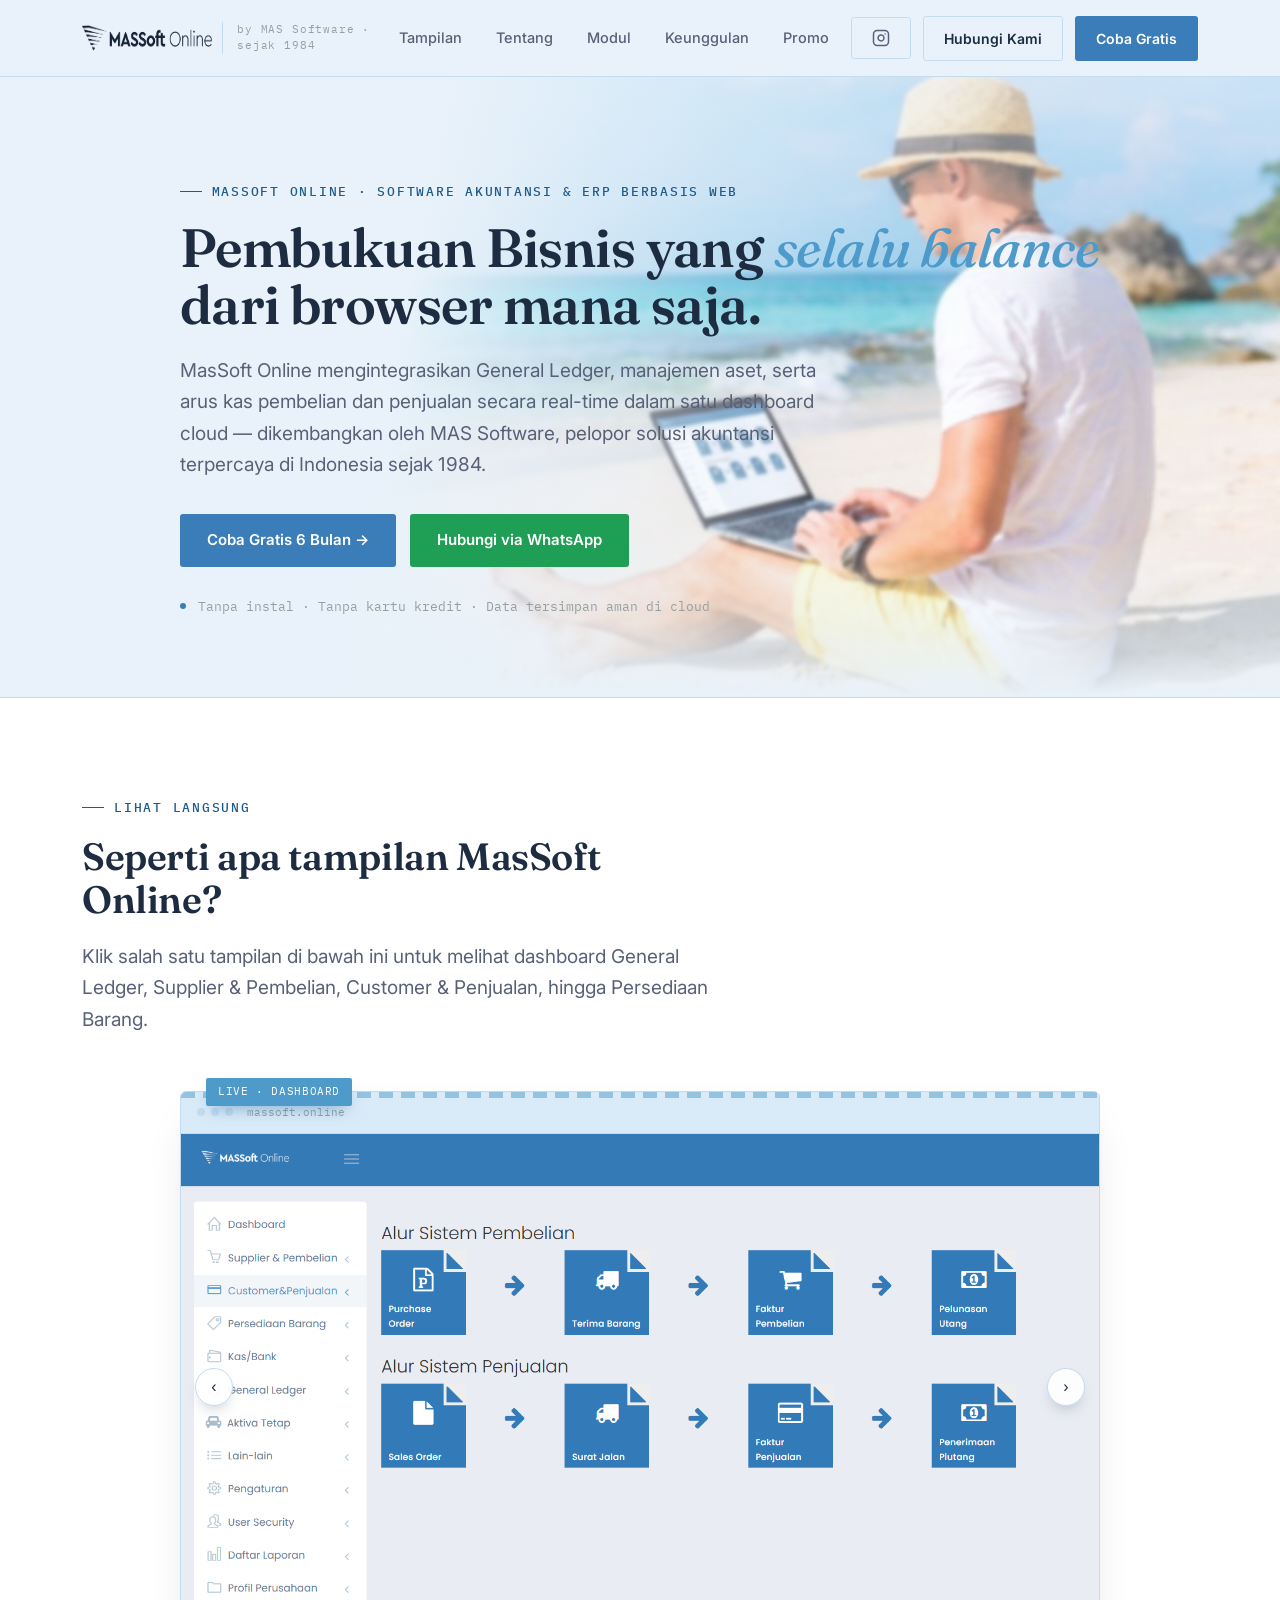
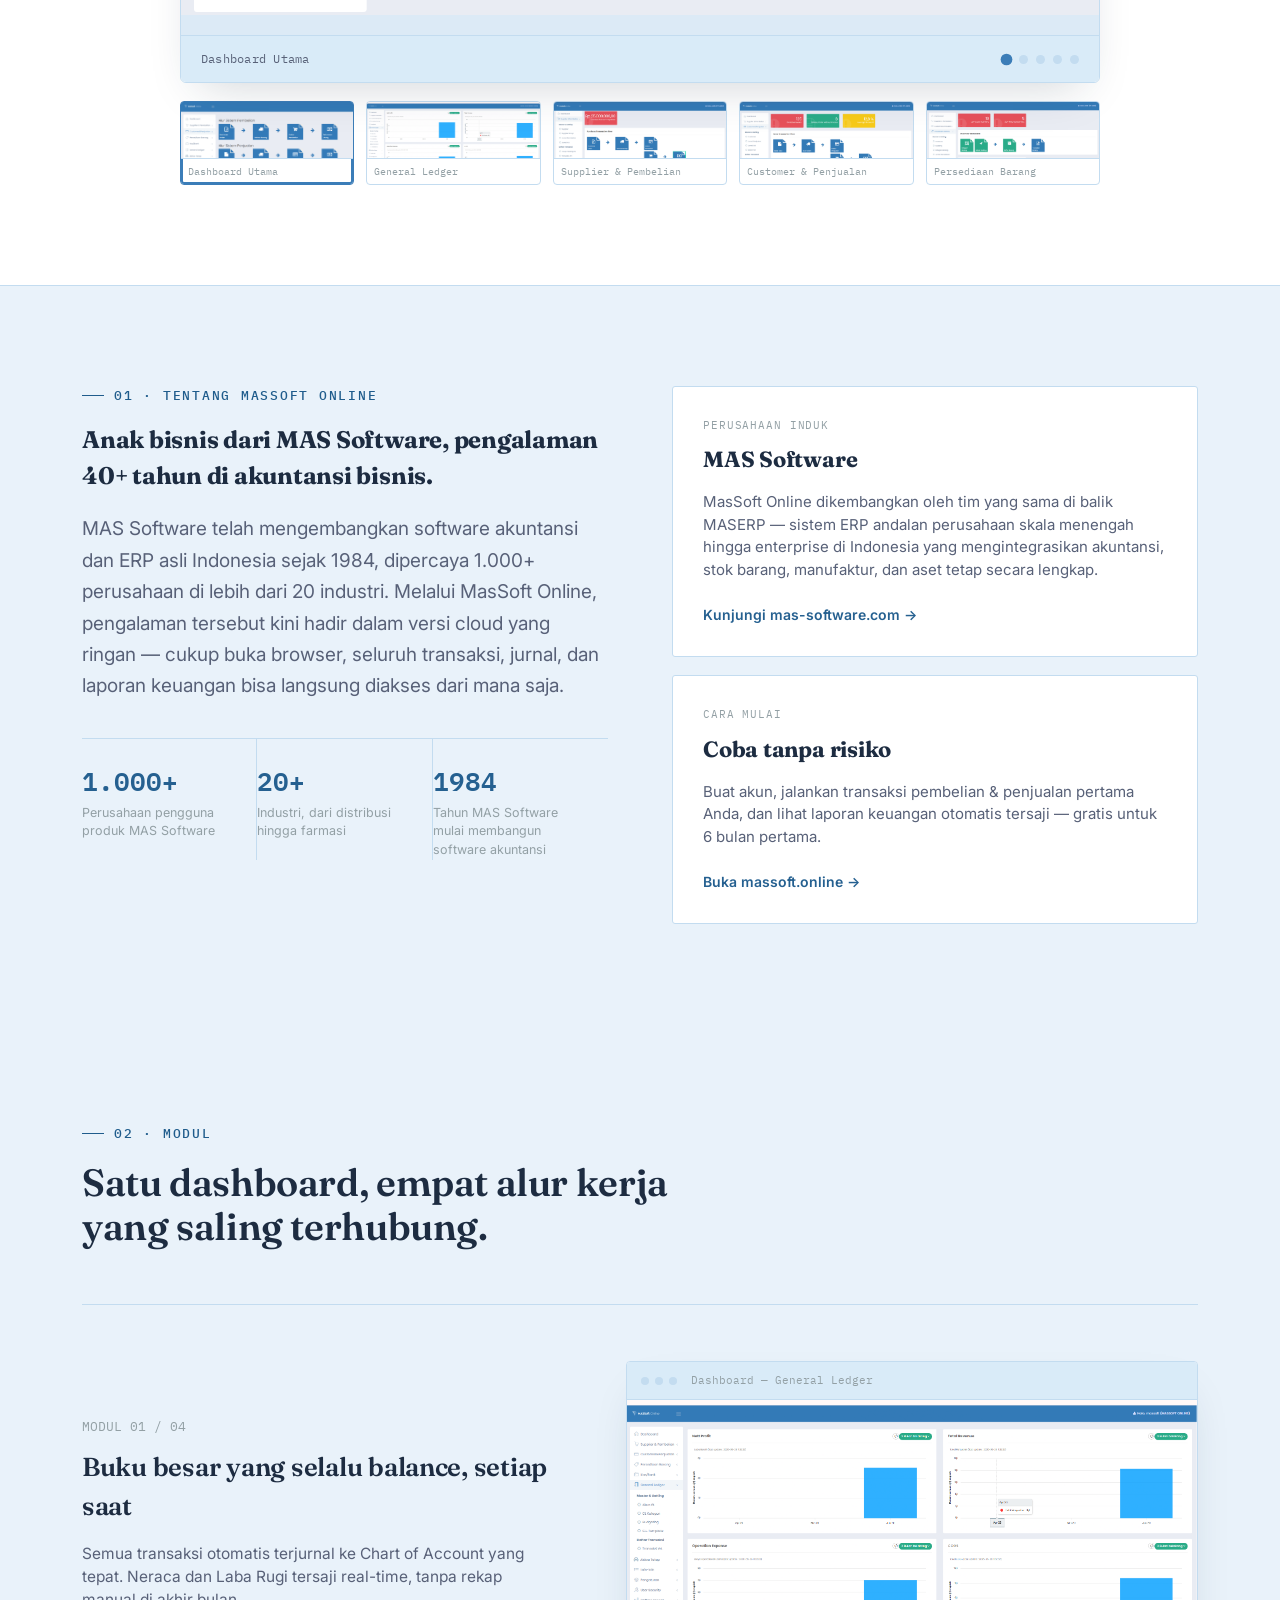
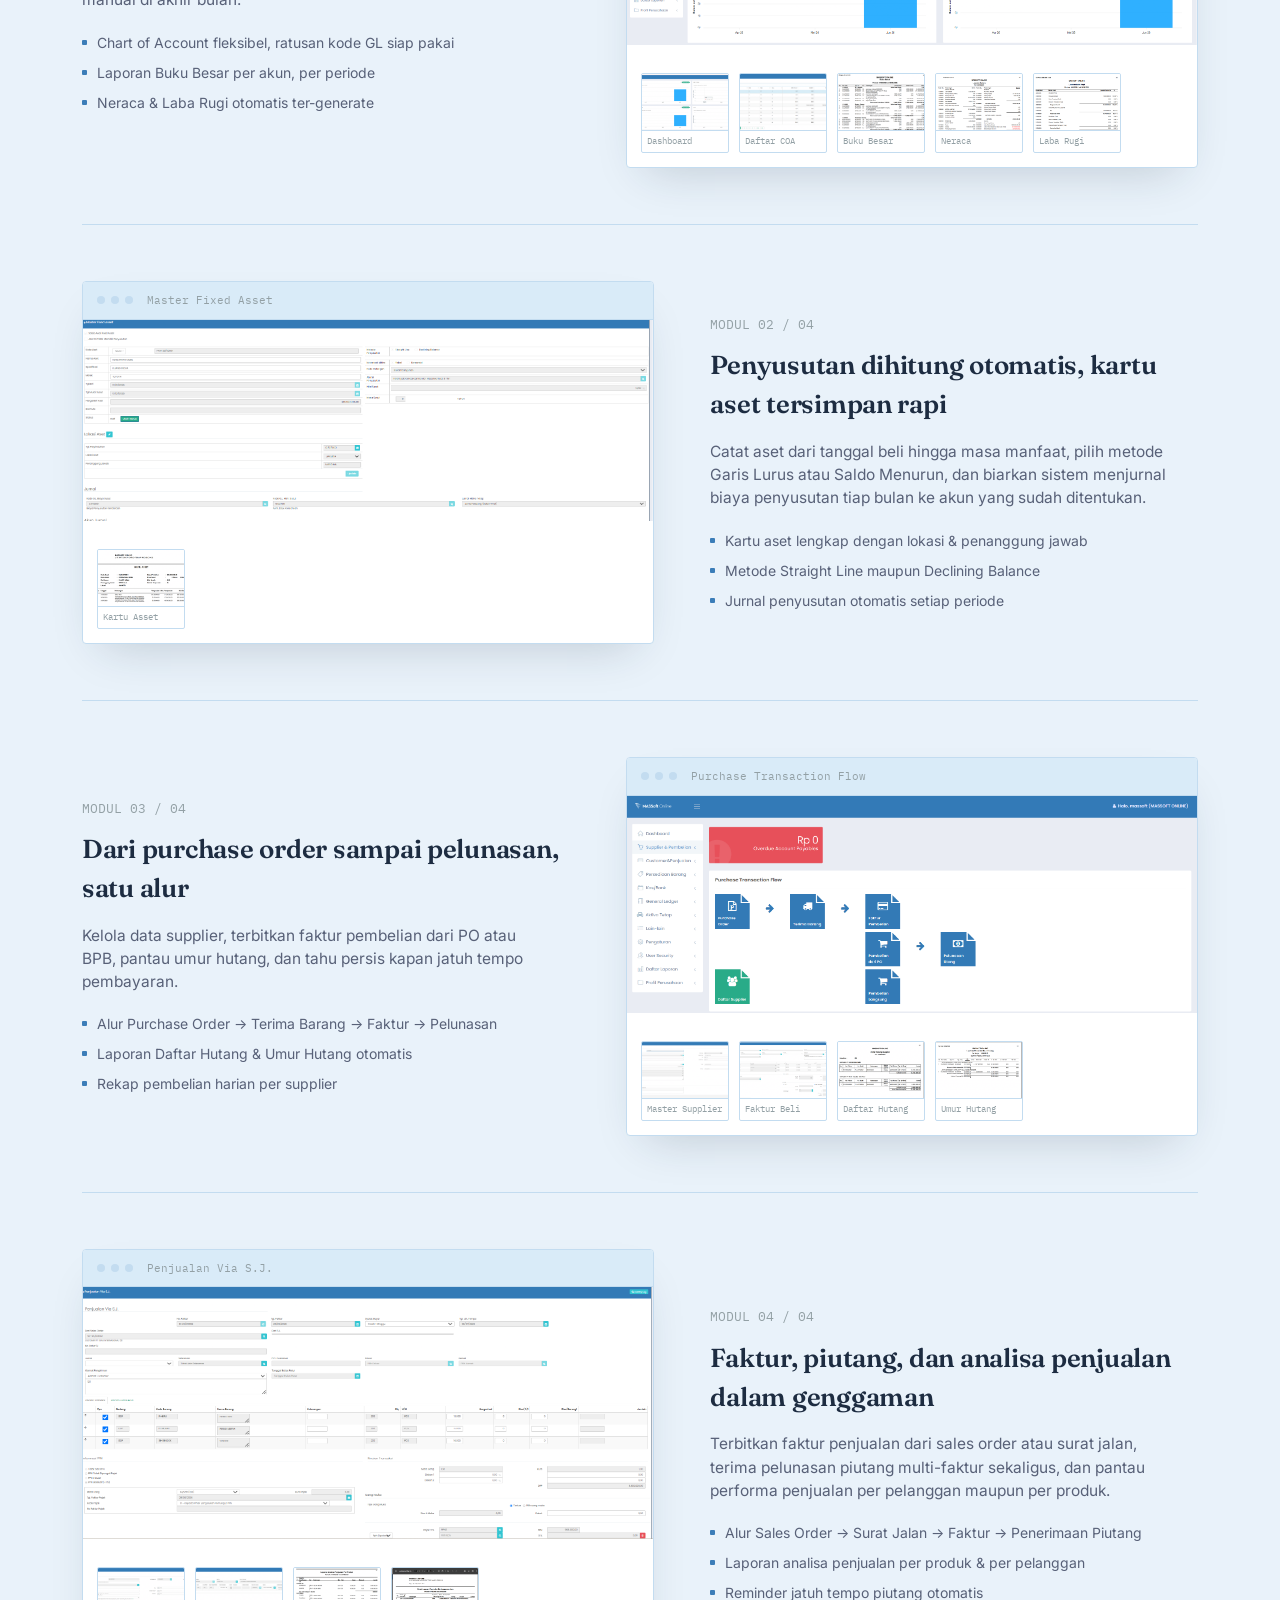
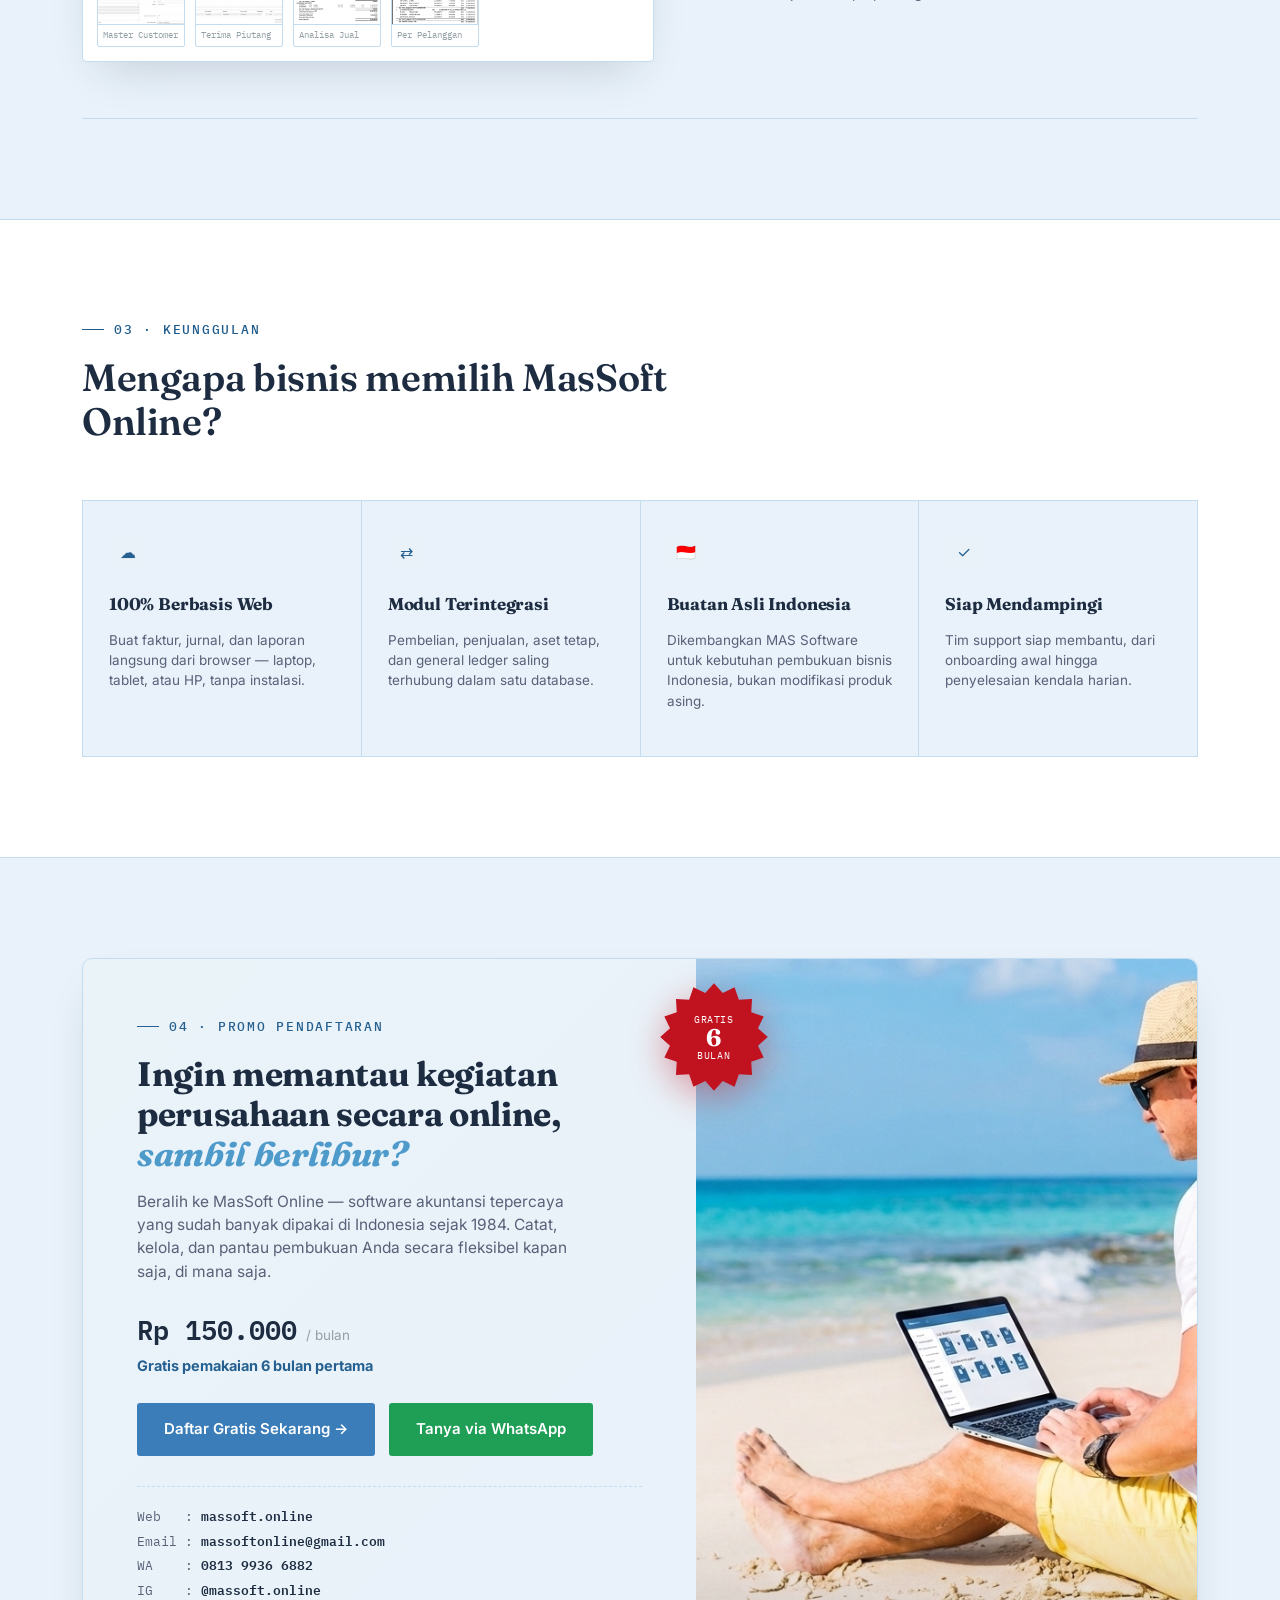
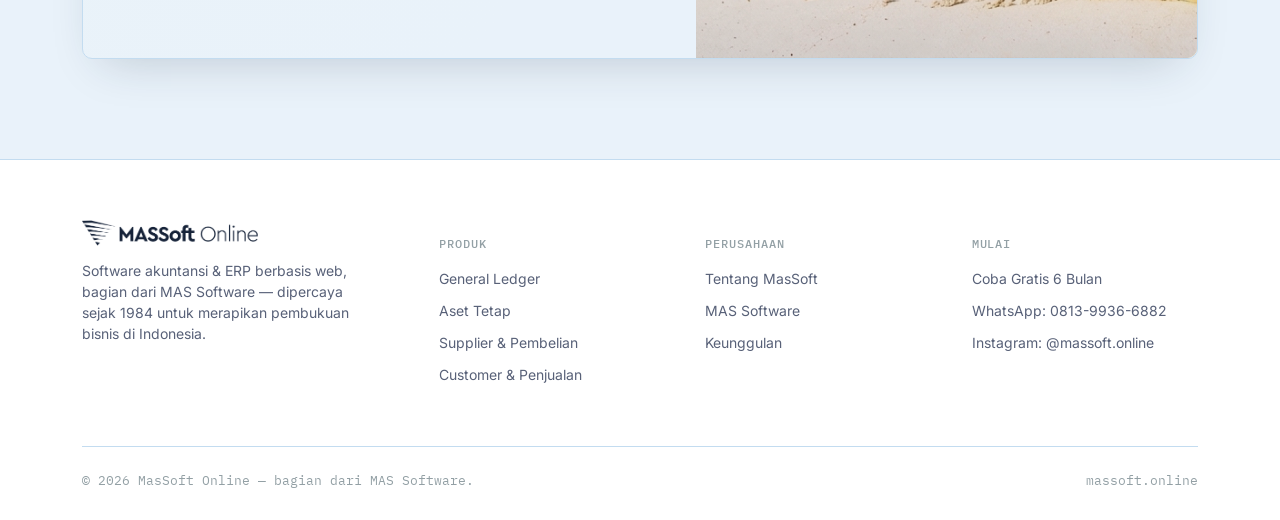
==== commit e74a3917: "Update bagian Tampilan by Delta 1. warna tema biru cream diubah menjadi biru putih. 2. "MasSoft Onli" ====
--- a/index.html
+++ b/index.html
@@ -4,21 +4,517 @@
 <meta charset="UTF-8">
 <meta name="viewport" content="width=device-width, initial-scale=1.0">
 <title>MasSoft Online — Software Akuntansi &amp; ERP Berbasis Web</title>
-<link rel="icon" type="image/png" sizes="32x32" href="assets/favicon-32.png">
-<link rel="icon" type="image/png" sizes="512x512" href="assets/favicon-512.png">
-<link rel="apple-touch-icon" href="assets/apple-touch-icon.png">
+<link rel="icon" type="image/png" sizes="32x32" href="[data-uri]">
+<link rel="icon" type="image/png" sizes="512x512" href="[data-uri]">
+<link rel="apple-touch-icon" href="[data-uri]">
 <meta name="description" content="MasSoft Online, software akuntansi & ERP cloud dari MAS Software. Kelola General Ledger, Aset Tetap, Pembelian, dan Penjualan dalam satu dashboard. Coba gratis 6 bulan.">
 <link rel="preconnect" href="https://fonts.googleapis.com">
 <link rel="preconnect" href="https://fonts.gstatic.com" crossorigin>
 <link href="https://fonts.googleapis.com/css2?family=Fraunces:ital,opsz,wght@0,9..144,400;0,9..144,500;0,9..144,600;0,9..144,700;1,9..144,500&family=Inter:wght@400;500;600;700;800&family=IBM+Plex+Mono:wght@400;500;600&display=swap" rel="stylesheet">
-<link rel="stylesheet" href="styles.css">
+<style>:root{
+    --paper:#E9F2FA;
+    --paper-deep:#D9EBF8;
+    --line:#C3DCF0;
+    --ink:#1D2C41;
+    --ink-soft:#586178;
+    --ink-faint:#93A0A5;
+    --blue:#4E9BCB;
+    --blue-dark:#256090;
+    --blue-pale:#E9F2F8;
+    --teal:#3B7DB8;
+    --teal-dark:#1F5C8C;
+    --coral:#B98A3E;
+    --coral-dark:#96692A;
+    --coral-pale:#F3E8D3;
+    --white:#FFFFFF;
+    --wa:#1F9E56;
+    --shadow: 0 20px 45px -20px rgba(29,44,65,0.22);
+    --radius: 2px;
+    --font-display:'Fraunces', serif;
+    --font-body:'Inter', sans-serif;
+    --font-mono:'IBM Plex Mono', monospace;
+  }
+
+  *{box-sizing:border-box;}
+  html{scroll-behavior:smooth;}
+  body{
+    margin:0;
+    font-family:var(--font-body);
+    color:var(--ink);
+    background:var(--paper);
+    -webkit-font-smoothing:antialiased;
+    line-height:1.5;
+  }
+  img{max-width:100%; display:block;}
+  a{color:inherit; text-decoration:none;}
+  .wrap{max-width:1180px; margin:0 auto; padding:0 32px;}
+  .eyebrow{
+    font-family:var(--font-mono);
+    font-size:12.5px;
+    letter-spacing:.14em;
+    text-transform:uppercase;
+    color:var(--teal-dark);
+    display:flex;
+    align-items:center;
+    gap:10px;
+    margin-bottom:18px;
+    font-weight:500;
+  }
+  .eyebrow::before{
+    content:"";
+    width:22px; height:1px;
+    background:var(--teal-dark);
+    display:inline-block;
+  }
+  h1,h2,h3{
+    font-family:var(--font-display);
+    color:var(--ink);
+    margin:0 0 .4em 0;
+    letter-spacing:-0.01em;
+  }
+  .lede{
+    font-size:19px;
+    color:var(--ink-soft);
+    max-width:640px;
+    line-height:1.65;
+  }
+  .btn{
+    display:inline-flex;
+    align-items:center;
+    gap:10px;
+    font-family:var(--font-body);
+    font-weight:600;
+    font-size:15px;
+    padding:14px 26px;
+    border-radius:3px;
+    border:1px solid transparent;
+    cursor:pointer;
+    transition:transform .18s ease, box-shadow .18s ease, background .18s ease, border-color .18s ease;
+    white-space:nowrap;
+  }
+  .btn-primary{ background:var(--teal); color:var(--white); }
+  .btn-primary:hover{ background:var(--teal-dark); transform:translateY(-1px); box-shadow:0 10px 22px -10px rgba(18,143,135,.55);}
+  .btn-ghost{ background:transparent; color:var(--ink); border-color:var(--line); }
+  .btn-ghost:hover{ border-color:var(--ink); background:rgba(21,34,56,0.03); }
+  .btn-wa{ background:var(--wa); color:var(--white); }
+  .btn-wa:hover{ background:#187f45; transform:translateY(-1px); }
+  .btn-ig{
+    background:transparent; color:var(--ink-soft); border-color:var(--line);
+    padding:11px; display:inline-flex; align-items:center; justify-content:center;
+    margin-left:22px;
+  }
+  .btn-ig:hover{ border-color:var(--ink); color:var(--blue-dark); background:rgba(21,34,56,0.03); }
+
+  .promo-cta .btn-primary{ background:var(--teal); }
+  .promo-cta .btn-primary:hover{ background:var(--teal-dark); }
+
+  /* ===== NAV ===== */
+  header.site-nav{
+    position:sticky; top:0; z-index:50;
+    background:rgba(233,242,250,0.9);
+    backdrop-filter:blur(8px);
+    border-bottom:1px solid var(--line);
+  }
+  .nav-inner{
+    display:flex; align-items:center; justify-content:space-between;
+    height:76px;
+  }
+  .brand{
+    display:flex; align-items:center; gap:10px;
+    font-family:var(--font-display);
+    font-weight:600; font-size:21px;
+    color:var(--ink);
+  }
+  .brand-logo-wrap{
+    display:flex; align-items:center;
+    line-height:0;
+  }
+  .brand-logo-wrap img{ height:26px; width:auto; display:block; }
+  .brand .sub{
+    font-family:var(--font-mono);
+    font-size:10.5px; color:var(--ink-faint);
+    letter-spacing:.08em;
+    font-weight:400;
+    padding-left:14px;
+    border-left:1px solid var(--line);
+  }
+  nav.links{ display:flex; gap:34px; align-items:center; }
+  nav.links a{
+    font-size:14.5px; font-weight:500; color:var(--ink-soft);
+    transition:color .15s ease;
+  }
+  nav.links a:hover{ color:var(--blue-dark); }
+  .nav-cta{ display:flex; gap:12px; align-items:center; }
+  .nav-cta .btn{ padding:11px 20px; font-size:14px; }
+  .menu-toggle{ display:none; }
+
+  /* ===== HERO ===== */
+  .hero{
+    padding:88px 0 64px;
+    position:relative;
+    overflow:hidden;
+    min-height:620px;
+    display:flex;
+    align-items:center;
+  }
+  .hero-photo{
+    position:absolute; inset:0;
+    background-image:
+      linear-gradient(100deg, var(--paper) 0%, var(--paper) 32%, rgba(233,242,250,.62) 48%, rgba(233,242,250,.2) 66%, rgba(233,242,250,.06) 100%),
+      linear-gradient(0deg, var(--paper) 0%, rgba(233,242,250,.05) 25%, rgba(233,242,250,.02) 55%, rgba(233,242,250,.55) 100%),
+      url('[data-uri]');
+    background-size: cover, cover, cover;
+    background-position: center, center, 62% 28%;
+  }
+  .hero::before{
+    content:"";
+    position:absolute; inset:0;
+    background-image:
+      linear-gradient(var(--line) 1px, transparent 1px);
+    background-size: 100% 42px;
+    opacity:.22;
+    mask-image: linear-gradient(to bottom, black, transparent 70%);
+    pointer-events:none;
+  }
+  .hero-grid{
+    position:relative; 
+    max-width:1200px;
+  }
+
+  .hero h1{
+    font-size:clamp(34px, 4.4vw, 54px);
+    line-height:1.06;
+    font-weight:600;
+  }
+  .hero h1 em{
+    font-style:italic;
+    color:var(--blue);
+    font-weight:500;
+  }
+  .hero-cta{ display:flex; gap:14px; margin-top:34px; flex-wrap:wrap; }
+  .hero-trust{
+    margin-top:30px;
+    display:flex; align-items:center; gap:12px;
+    font-family:var(--font-mono);
+    font-size:12.5px;
+    color:var(--ink-faint);
+  }
+  .hero-trust .dot{ width:6px; height:6px; border-radius:50%; background:var(--teal);}
+
+  /* ===== PRODUCT TOUR (dashboard showcase) ===== */
+  .tour-wrap{ max-width:920px; margin:0 auto; }
+  .showcase-card{
+    position:relative;
+  }
+  .showcase-frame{
+    background:var(--white);
+    border:1px solid var(--line);
+    border-radius:6px;
+    box-shadow:var(--shadow);
+    position:relative;
+    overflow:hidden;
+  }
+  .showcase-frame::after{
+    content:"";
+    position:absolute; left:0; right:0; top:0; height:6px;
+    background: repeating-linear-gradient(90deg, var(--blue) 0 14px, transparent 14px 22px);
+    opacity:.5;
+    z-index:2;
+  }
+  .showcase-tag{
+    position:absolute; top:-13px; left:26px;
+    background:var(--blue); color:var(--white);
+    font-family:var(--font-mono); font-size:10.5px; letter-spacing:.06em;
+    padding:6px 12px; border-radius:2px;
+    box-shadow:0 8px 16px -6px rgba(45,111,163,.5);
+    z-index:3;
+  }
+  .showcase-bar{
+    display:flex; align-items:center; gap:6px;
+    padding:12px 16px; background:var(--paper-deep); border-bottom:1px solid var(--line);
+    position:relative; z-index:1;
+  }
+  .showcase-bar .sdot{ width:8px; height:8px; border-radius:50%; background:var(--line); }
+  .showcase-bar .sname{ margin-left:8px; font-family:var(--font-mono); font-size:11px; color:var(--ink-faint); }
+  .showcase-stage{
+    position:relative;
+    width:100%;
+    aspect-ratio: 15 / 8.2;
+    background:#DCEAF6;
+  }
+  .showcase-stage img{
+    position:absolute; inset:0;
+    width:100%; height:100%;
+    object-fit:contain; object-position:center top;
+    opacity:0;
+    transition:opacity .6s ease;
+  }
+  .showcase-stage img.active{ opacity:1; }
+  .showcase-nav{
+    position:absolute; top:50%; transform:translateY(-50%);
+    width:38px; height:38px; border-radius:50%;
+    background:rgba(255,255,255,.92); border:1px solid var(--line);
+    display:flex; align-items:center; justify-content:center;
+    cursor:pointer; color:var(--ink); font-size:16px;
+    box-shadow:0 8px 16px -8px rgba(21,34,56,.35);
+    transition:background .15s ease, transform .15s ease;
+    z-index:4;
+  }
+  .showcase-nav:hover{ background:var(--white); transform:translateY(-50%) scale(1.06); }
+  .showcase-nav.prev{ left:14px; }
+  .showcase-nav.next{ right:14px; }
+  .showcase-foot{
+    display:flex; justify-content:space-between; align-items:center;
+    padding:14px 20px; background:var(--paper-deep);
+    border-top:1px solid var(--line);
+  }
+  .showcase-caption{ font-family:var(--font-mono); font-size:11.5px; color:var(--ink-soft); letter-spacing:.02em; }
+  .showcase-dots{ display:flex; gap:8px; }
+  .showcase-dots button{
+    width:9px; height:9px; padding:0; border:none; border-radius:50%; background:var(--line);
+    cursor:pointer;
+    transition:background .3s ease, transform .3s ease;
+  }
+  .showcase-dots button.active{ background:var(--teal); transform:scale(1.3); }
+  .showcase-thumbs{
+    display:grid; grid-template-columns:repeat(5,1fr); gap:12px;
+    margin-top:18px;
+  }
+  .st-thumb{
+    background:var(--white); border:1px solid var(--line); border-radius:4px;
+    overflow:hidden; cursor:pointer; padding:0; text-align:left;
+    transition:transform .15s ease, box-shadow .15s ease, border-color .15s ease;
+  }
+  .st-thumb:hover{ transform:translateY(-3px); box-shadow:0 12px 20px -12px rgba(21,34,56,.4); }
+  .st-thumb.active{ border-color:var(--teal); box-shadow:0 0 0 2px var(--teal) inset; }
+  .st-thumb img{ width:100%; height:56px; object-fit:cover; object-position:top; display:block; }
+  .st-thumb span{
+    display:block; font-family:var(--font-mono); font-size:9.5px; color:var(--ink-faint);
+    padding:6px 7px; border-top:1px solid var(--line); white-space:nowrap; overflow:hidden; text-overflow:ellipsis;
+  }
+
+  /* ===== SECTION SCAFFOLDING ===== */
+  section{ padding:100px 0; }
+  .section-head{ max-width:640px; margin-bottom:56px; }
+  .section-head h2{ font-size:clamp(28px,3vw,38px); font-weight:600; line-height:1.15; }
+  .section-alt{ background:var(--white); border-top:1px solid var(--line); border-bottom:1px solid var(--line); }
+
+  /* ===== ABOUT ===== */
+  .about-grid{
+    display:grid; grid-template-columns: 1fr 1fr; gap:64px; align-items:start;
+  }
+  .about-grid .lede{ margin-bottom:26px; }
+  .stat-row{ display:grid; grid-template-columns:repeat(3,1fr); gap:0; border-top:1px solid var(--line); margin-top:36px;}
+  .stat-item{ padding:22px 18px 0 0; border-right:1px solid var(--line); }
+  .stat-item:last-child{ border-right:none; }
+  .stat-item .num{ font-family:var(--font-mono); font-size:26px; font-weight:600; color:var(--blue-dark); }
+  .stat-item .lbl{ font-size:12.5px; color:var(--ink-faint); margin-top:4px; }
+
+  .parent-card{
+    background:var(--white);
+    border:1px solid var(--line);
+    padding:30px;
+    border-radius:3px;
+  }
+  .parent-card .plabel{ font-family:var(--font-mono); font-size:11px; color:var(--ink-faint); letter-spacing:.08em; text-transform:uppercase;}
+  .parent-card h3{ font-size:22px; margin-top:10px; }
+  .parent-card p{ color:var(--ink-soft); font-size:15px; }
+  .parent-card a.linkline{ color:var(--blue-dark); font-weight:600; font-size:14px; display:inline-flex; align-items:center; gap:6px; margin-top:8px; }
+  .parent-card a.linkline:hover{ color:var(--teal-dark); }
+
+  /* ===== MODULES ===== */
+  .module{
+    display:grid; grid-template-columns: 0.92fr 1.08fr; gap:56px; align-items:center;
+    padding:56px 0;
+    border-top:1px solid var(--line);
+  }
+  .module:last-of-type{ border-bottom:1px solid var(--line); }
+  .module.reverse{ grid-template-columns: 1.08fr 0.92fr; }
+  .module.reverse .m-text{ order:2; }
+  .module.reverse .m-visual{ order:1; }
+  .m-num{
+    font-family:var(--font-mono); font-size:13px; color:var(--ink-faint);
+  }
+  .m-text h3{ font-size:26px; margin-top:12px; font-weight:600; }
+  .m-text p{ color:var(--ink-soft); font-size:15.5px; max-width:460px; }
+  .m-list{ list-style:none; padding:0; margin:20px 0 0; display:flex; flex-direction:column; gap:9px; }
+  .m-list li{ font-size:14px; color:var(--ink-soft); display:flex; align-items:center; gap:10px; }
+  .m-list li::before{ content:""; width:5px; height:5px; background:var(--teal); flex:none; border-radius:1px;}
+
+  .m-visual{
+    background:var(--white);
+    border:1px solid var(--line);
+    border-radius:4px;
+    box-shadow:var(--shadow);
+    overflow:hidden;
+    position:relative;
+  }
+  .m-visual .browser-bar{
+    display:flex; align-items:center; gap:6px;
+    padding:10px 14px; background:var(--paper-deep); border-bottom:1px solid var(--line);
+  }
+  .browser-bar .dot{ width:8px; height:8px; border-radius:50%; background:var(--line); }
+  .browser-bar .fname{
+    margin-left:8px; font-family:var(--font-mono); font-size:11px; color:var(--ink-faint);
+  }
+  .m-visual img{ display:block; width:100%; }
+  .thumb-strip{ display:flex; gap:10px; margin-top:14px; flex-wrap:wrap; }
+  .thumb-strip .th{
+    width:88px; border:1px solid var(--line); border-radius:2px; overflow:hidden; background:var(--white);
+    cursor:default;
+    transition:transform .15s ease, box-shadow .15s ease;
+  }
+  .thumb-strip .th:hover{ transform:translateY(-3px); box-shadow:0 10px 18px -12px rgba(21,34,56,.4); }
+  .thumb-strip .th img{ width:100%; height:56px; object-fit:cover; object-position:top; }
+  .thumb-strip .th span{
+    display:block; font-family:var(--font-mono); font-size:8.5px; color:var(--ink-faint);
+    padding:4px 5px; border-top:1px solid var(--line); white-space:nowrap; overflow:hidden; text-overflow:ellipsis;
+  }
+
+  /* ===== WHY US ===== */
+  .why-grid{ display:grid; grid-template-columns:repeat(4,1fr); gap:1px; background:var(--line); border:1px solid var(--line); margin-top:10px;}
+  .why-card{ background:var(--paper); padding:32px 26px; }
+  .why-card .wi{
+    width:38px; height:38px; margin-bottom:20px;
+    display:flex; align-items:center; justify-content:center;
+    background:var(--blue-pale); color:var(--blue-dark); border-radius:3px;
+  }
+  .why-card h3{ font-size:17px; margin-bottom:8px; }
+  .why-card p{ font-size:13.5px; color:var(--ink-soft); }
+
+  /* ===== PROMO ===== */
+  .promo{
+    background:linear-gradient(135deg, #EAF3F8 0%, var(--paper) 60%);
+    border:1px solid var(--line);
+    border-radius:10px;
+    box-shadow:var(--shadow);
+    position:relative;
+    overflow:visible;
+    display:grid;
+    grid-template-columns: 1.1fr 0.9fr;
+    align-items:stretch;
+  }
+  .promo-left{ padding:58px 54px; overflow:hidden; border-radius:10px 0 0 10px; }
+  .promo .eyebrow{ color:var(--blue-dark); }
+  .promo .eyebrow::before{ background:var(--blue-dark); }
+  .promo h2{ color:var(--ink); font-size:clamp(25px,2.9vw,34px); line-height:1.18; }
+  .promo h2 .accent{ color:var(--blue); font-style:italic; }
+  .promo p{ color:var(--ink-soft); font-size:15.5px; max-width:440px; }
+  .promo-price{ display:flex; align-items:baseline; gap:9px; margin-top:26px; }
+  .promo-price .amount{ font-family:var(--font-mono); font-size:27px; font-weight:600; color:var(--ink); }
+  .promo-price .per{ font-size:13.5px; color:var(--ink-faint); }
+  .promo-free{ display:inline-block; margin-top:6px; font-weight:700; color:var(--blue-dark); font-size:14.5px; }
+  .promo-cta{ display:flex; gap:14px; margin-top:26px; flex-wrap:wrap; }
+  .promo-contact{
+    margin-top:30px; padding-top:20px; border-top:1px dashed var(--line);
+    display:flex; flex-direction:column; gap:6px;
+    font-family:var(--font-mono); font-size:12.5px; color:var(--ink-soft);
+  }
+  .promo-contact b{ color:var(--ink); font-weight:600; }
+  .promo-contact a{ color:inherit; }
+  .promo-contact a:hover b{ color:var(--blue-dark); }
+
+  .promo-photo{
+    position:relative;
+    min-height:320px;
+    overflow:visible;
+  }
+  .promo-photo-inner{
+    position:absolute; inset:0;
+    border-radius:0 10px 10px 0;
+    overflow:hidden;
+    background:linear-gradient(180deg, #BFE3F5 0%, #DCEEF5 45%, #EFE3C8 78%, #E7D9B8 100%);
+  }
+  .promo-photo-inner img{ width:100%; height:100%; object-fit:cover; object-position:58% 32%; display:block; }
+  .promo-photo-inner::after{
+    content:"";
+    position:absolute; inset:0;
+    background:linear-gradient(180deg, rgba(29,44,65,0) 78%, rgba(29,44,65,.16) 100%);
+  }
+  .promo-badge-burst{
+    position:absolute; top:22px; left:-38px;
+    width:112px; height:112px;
+    filter:drop-shadow(0 10px 18px rgba(193,18,31,.4));
+    animation: burstspin 16s linear infinite;
+    z-index:4;
+  }
+  @keyframes burstspin{ from{transform:rotate(0deg);} to{transform:rotate(360deg);} }
+  .promo-badge-burst svg{ width:100%; height:100%; display:block; }
+  .promo-badge-burst polygon{ fill:#C1121F; }
+  .promo-badge-text{
+    position:absolute; top:22px; left:-38px; width:112px; height:112px;
+    display:flex; flex-direction:column; align-items:center; justify-content:center;
+    color:var(--white); font-family:var(--font-display); text-align:center; line-height:1.05;
+    z-index:5; pointer-events:none;
+  }
+  .promo-badge-text .big{ font-size:24px; font-weight:700; }
+  .promo-badge-text .small{ font-family:var(--font-mono); font-size:9.5px; letter-spacing:.06em; text-transform:uppercase; margin-top:1px;}
+
+  /* ===== FOOTER ===== */
+  footer{ background:var(--white); border-top:1px solid var(--line); padding:60px 0 30px; }
+  .footer-grid{ display:grid; grid-template-columns: 1.4fr 1fr 1fr 1fr; gap:40px; }
+  footer .brand{ margin-bottom:14px; }
+  footer .fcol h4{
+    font-family:var(--font-mono); font-size:11.5px; text-transform:uppercase; letter-spacing:.08em;
+    color:var(--ink-faint); margin-bottom:16px; font-weight:500;
+  }
+  footer .fcol a{ display:block; font-size:14px; color:var(--ink-soft); margin-bottom:11px; }
+  footer .fcol a:hover{ color:var(--blue-dark); }
+  footer p.desc{ color:var(--ink-soft); font-size:14px; max-width:280px; }
+  .footer-bottom{
+    margin-top:50px; padding-top:24px; border-top:1px solid var(--line);
+    display:flex; justify-content:space-between; align-items:center;
+    font-size:12.5px; color:var(--ink-faint); font-family:var(--font-mono);
+    flex-wrap:wrap; gap:10px;
+  }
+
+  /* ===== REVEAL ===== */
+  .reveal{ opacity:0; transform:translateY(18px); transition:opacity .7s ease, transform .7s ease; }
+  .reveal.in{ opacity:1; transform:translateY(0); }
+
+  @media (prefers-reduced-motion: reduce){
+    .reveal{ opacity:1; transform:none; transition:none; }
+    html{ scroll-behavior:auto; }
+  }
+
+  /* ===== RESPONSIVE ===== */
+  @media (max-width: 980px){
+    nav.links{ display:none; }
+    .hero{ min-height:480px; padding:70px 0 50px; }
+    .hero-grid{ max-width:100%; }
+    .showcase-thumbs{ grid-template-columns:repeat(3,1fr); }
+    .about-grid{ grid-template-columns:1fr; }
+    .module, .module.reverse{ grid-template-columns:1fr; }
+    .module.reverse .m-text{ order:1; }
+    .module.reverse .m-visual{ order:2; }
+    .why-grid{ grid-template-columns:repeat(2,1fr); }
+    .promo{ grid-template-columns:1fr; }
+    .promo-left{ padding:44px 30px; border-radius:10px 10px 0 0; }
+    .promo-photo{ min-height:240px; }
+    .promo-photo-inner{ border-radius:0 0 10px 10px; }
+    .promo-badge-burst, .promo-badge-text{ top:-24px; left:auto; right:20px; width:92px; height:92px; }
+    .footer-grid{ grid-template-columns:1fr 1fr; }
+  }
+  @media (max-width: 560px){
+    .wrap{ padding:0 20px; }
+    .why-grid{ grid-template-columns:1fr; }
+    .stat-row{ grid-template-columns:1fr; }
+    .stat-item{ border-right:none; border-bottom:1px solid var(--line); padding-bottom:18px; }
+    .footer-grid{ grid-template-columns:1fr; }
+    .nav-cta .btn-ghost{ display:none; }
+    .brand .sub{ display:none; }
+    .hero{ padding-bottom:40px; min-height:400px; }
+    .showcase-thumbs{ grid-template-columns:repeat(2,1fr); }
+    .showcase-nav{ width:32px; height:32px; }
+  }
+</style>
 </head>
 <body>
 
 <header class="site-nav">
   <div class="wrap nav-inner">
     <a href="#top" class="brand">
-      <span class="brand-logo-wrap"><img src="assets/logo-massoft-online.png" alt="MasSoft Online"></span>
+      <span class="brand-logo-wrap"><img src="[data-uri]" alt="MasSoft Online"></span>
       <span class="sub">by MAS Software · sejak 1984</span>
     </a>
     <nav class="links">
@@ -29,6 +525,9 @@
       <a href="#promo">Promo</a>
     </nav>
     <div class="nav-cta">
+      <a class="btn btn-ig" href="https://www.instagram.com/massoft.online" target="_blank" rel="noopener" aria-label="Instagram MasSoft Online">
+        <svg width="18" height="18" viewBox="0 0 24 24" fill="none" stroke="currentColor" stroke-width="2" stroke-linecap="round" stroke-linejoin="round"><rect x="2" y="2" width="20" height="20" rx="5" ry="5"></rect><path d="M16 11.37A4 4 0 1 1 12.63 8 4 4 0 0 1 16 11.37z"></path><line x1="17.5" y1="6.5" x2="17.51" y2="6.5"></line></svg>
+      </a>
       <a class="btn btn-ghost" href="https://wa.me/6281399366882" target="_blank" rel="noopener">Hubungi Kami</a>
       <a class="btn btn-primary" href="https://massoft.online" target="_blank" rel="noopener">Coba Gratis</a>
     </div>
@@ -43,9 +542,9 @@
     <div class="wrap">
       <div class="hero-grid">
         <div class="eyebrow">MASSOFT ONLINE · SOFTWARE AKUNTANSI &amp; ERP BERBASIS WEB</div>
-        <h1>Kelola Bisnis Anda <em>lebih pintar</em><br>
-        dari browser dimana saja.</h1>
-        <p class="lede">MasSoft Online merapikan General Ledger, Aset Tetap, Pembelian, dan Penjualan dalam satu dashboard cloud — dikembangkan oleh MAS Software, pembuat software akuntansi asli Indonesia sejak 1984.</p>
+        <h1>Pembukuan Bisnis yang <em>selalu balance</em><br>
+        dari browser mana saja.</h1>
+        <p class="lede">MasSoft Online mengintegrasikan General Ledger, manajemen aset, serta arus kas pembelian dan penjualan secara real-time dalam satu dashboard cloud — dikembangkan oleh MAS Software, pelopor solusi akuntansi terpercaya di Indonesia sejak 1984.</p>
         <div class="hero-cta">
           <a class="btn btn-primary" href="https://massoft.online" target="_blank" rel="noopener">Coba Gratis 6 Bulan →</a>
           <a class="btn btn-wa" href="https://wa.me/6281399366882" target="_blank" rel="noopener">Hubungi via WhatsApp</a>
@@ -70,11 +569,11 @@
           <div class="showcase-frame">
             <div class="showcase-bar"><span class="sdot"></span><span class="sdot"></span><span class="sdot"></span><span class="sname">massoft.online</span></div>
             <div class="showcase-stage" id="showcaseStage">
-              <img src="assets/Dashboard.png" alt="Dashboard utama MasSoft Online" class="active" draggable="false" data-caption="Dashboard Utama">
-              <img src="assets/Dashboard_General_Ledger.png" alt="Dashboard General Ledger MasSoft Online" data-caption="Dashboard General Ledger" draggable="false">
-              <img src="assets/Dashboard_Supplier.png" alt="Dashboard Supplier & Pembelian MasSoft Online" data-caption="Dashboard Supplier & Pembelian" draggable="false">
-              <img src="assets/Dashboard_Customer.png" alt="Dashboard Customer & Penjualan MasSoft Online" data-caption="Dashboard Customer & Penjualan" draggable="false">
-              <img src="assets/Dashboard_Inventory.png" alt="Dashboard Persediaan Barang MasSoft Online" data-caption="Dashboard Persediaan Barang" draggable="false">
+              <img src="[data-uri]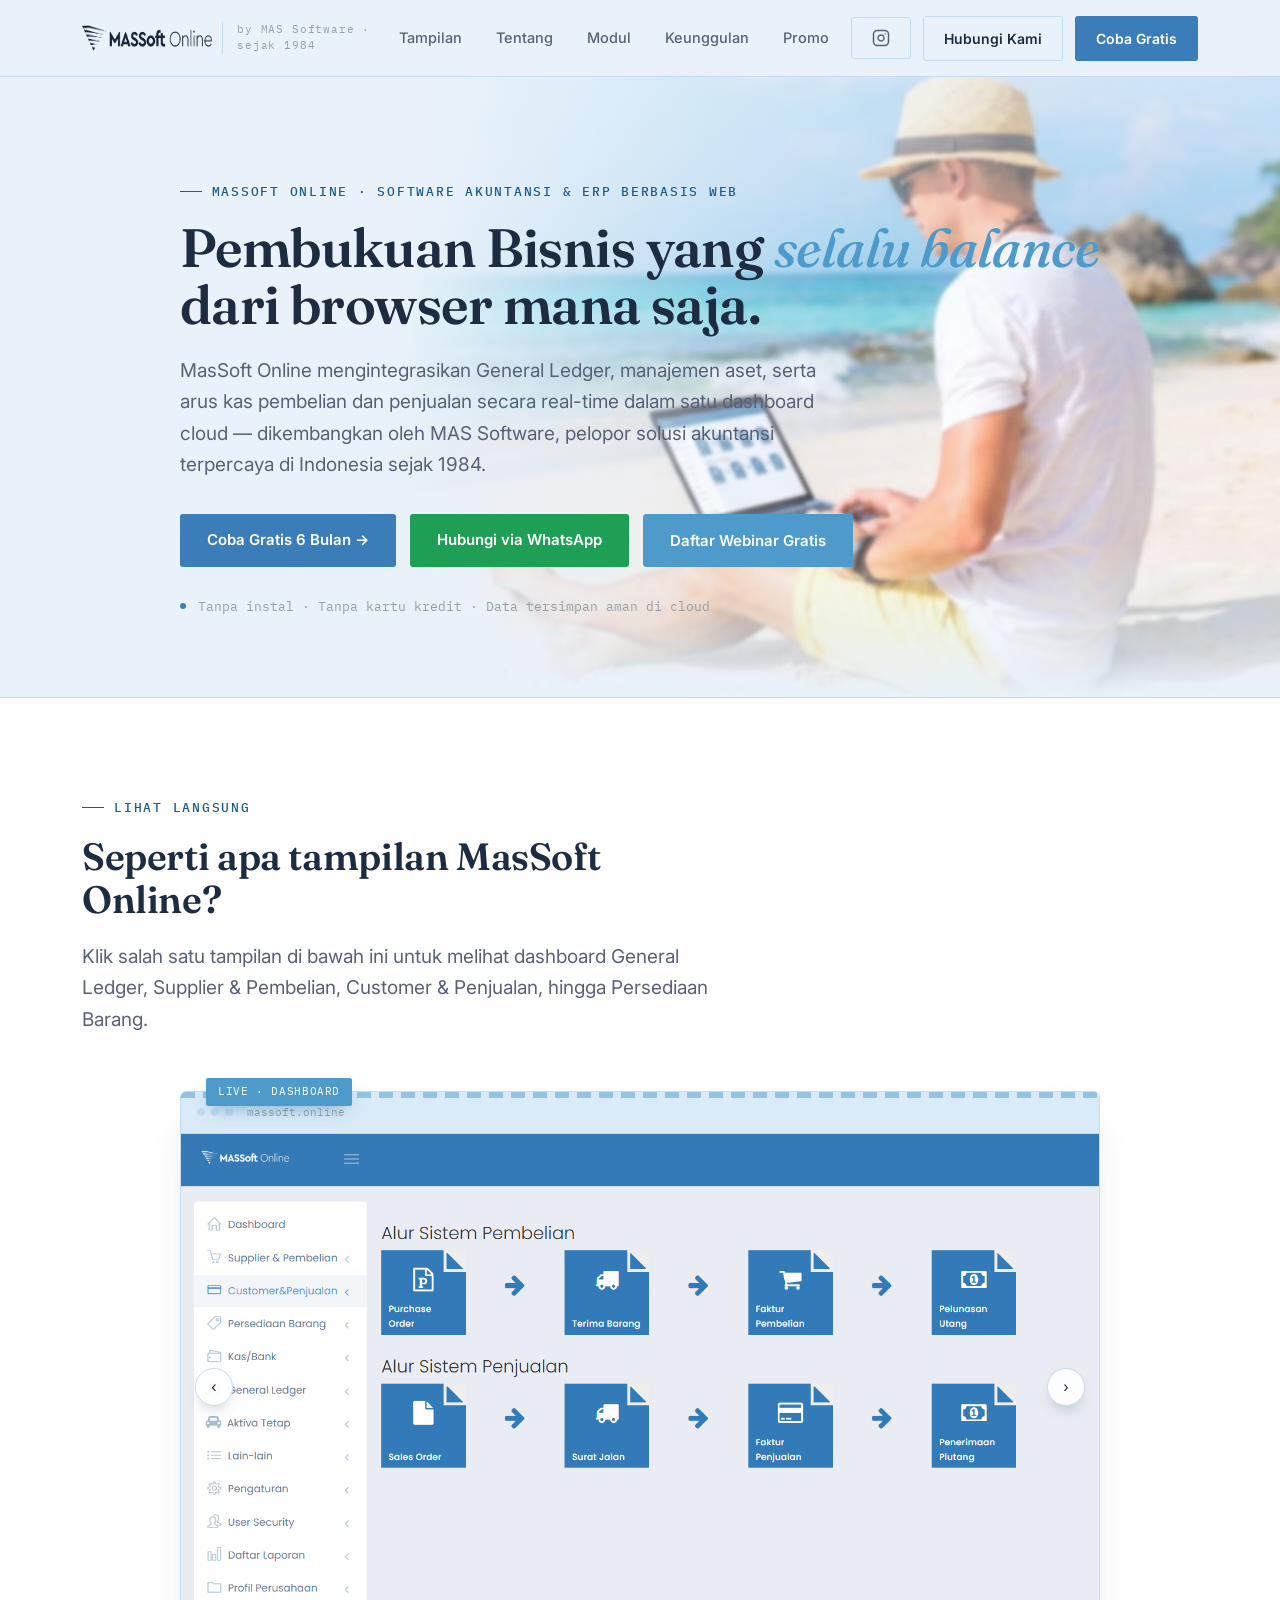
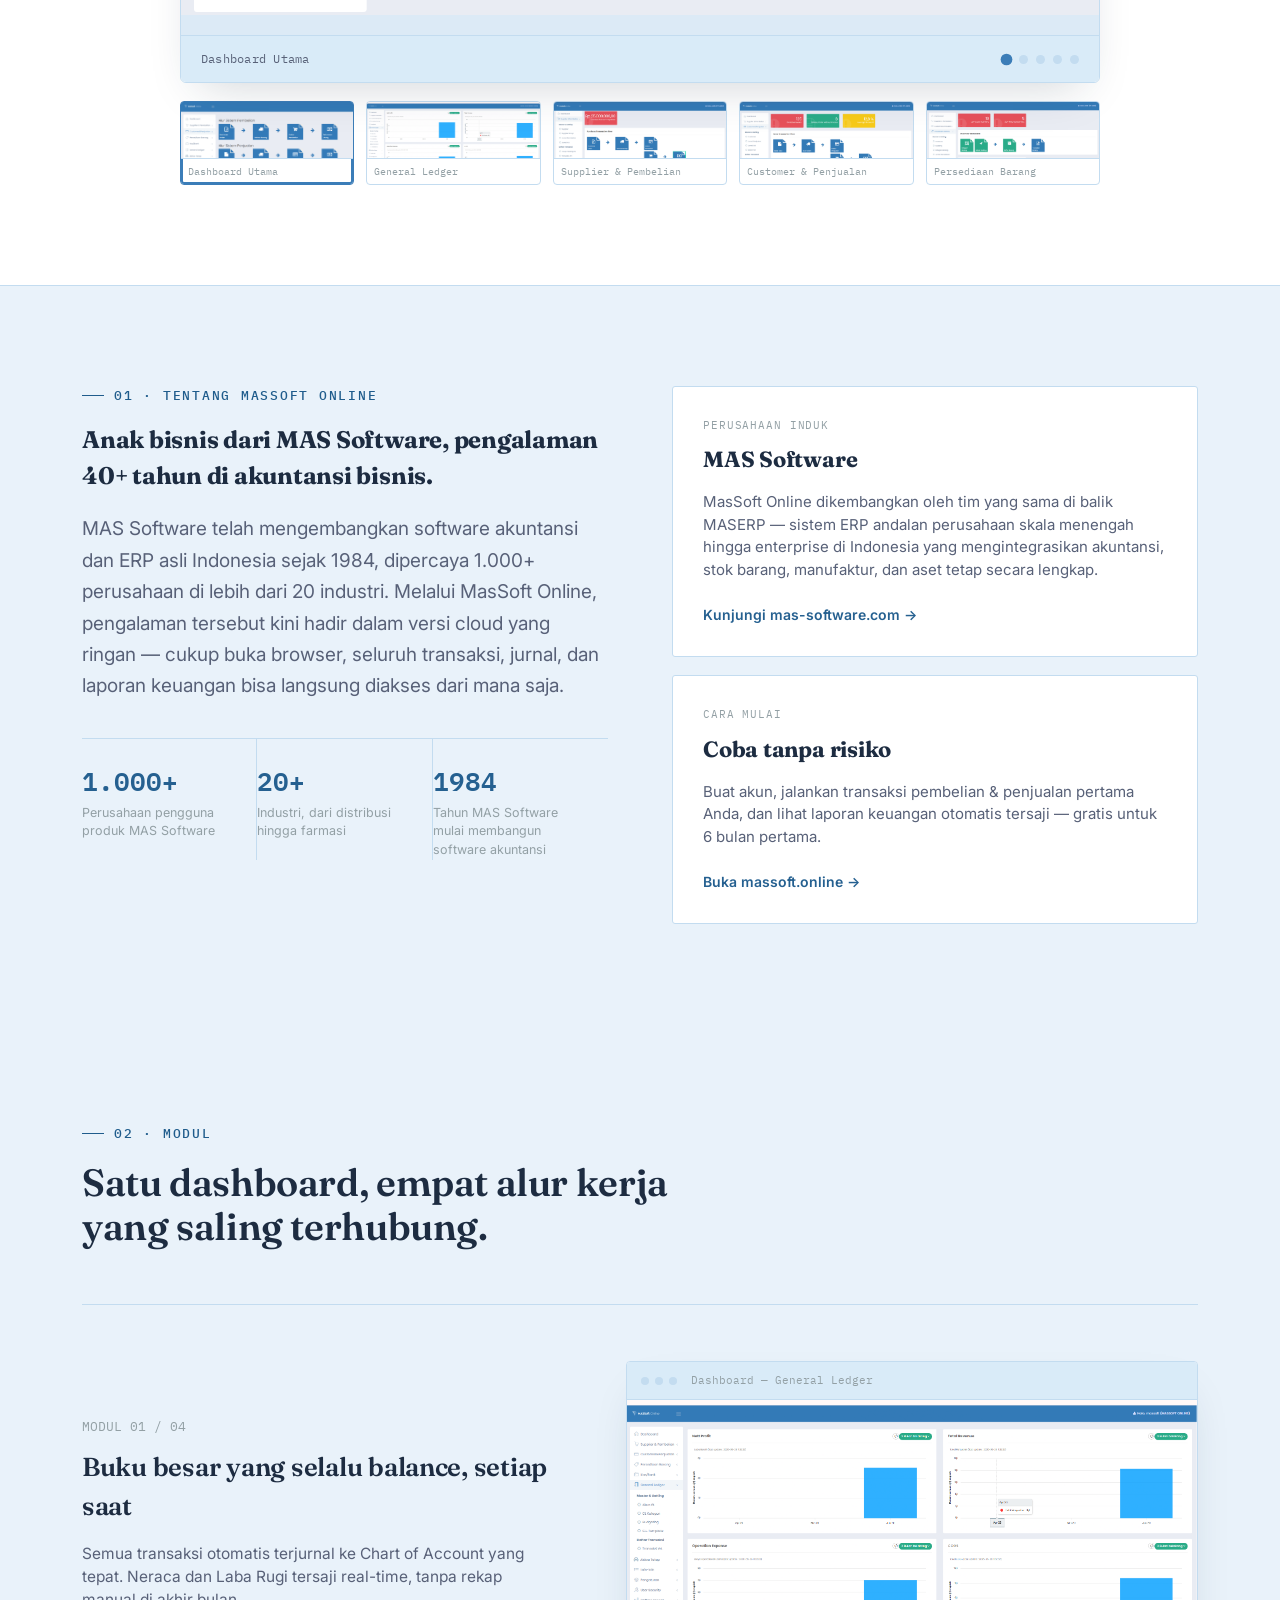
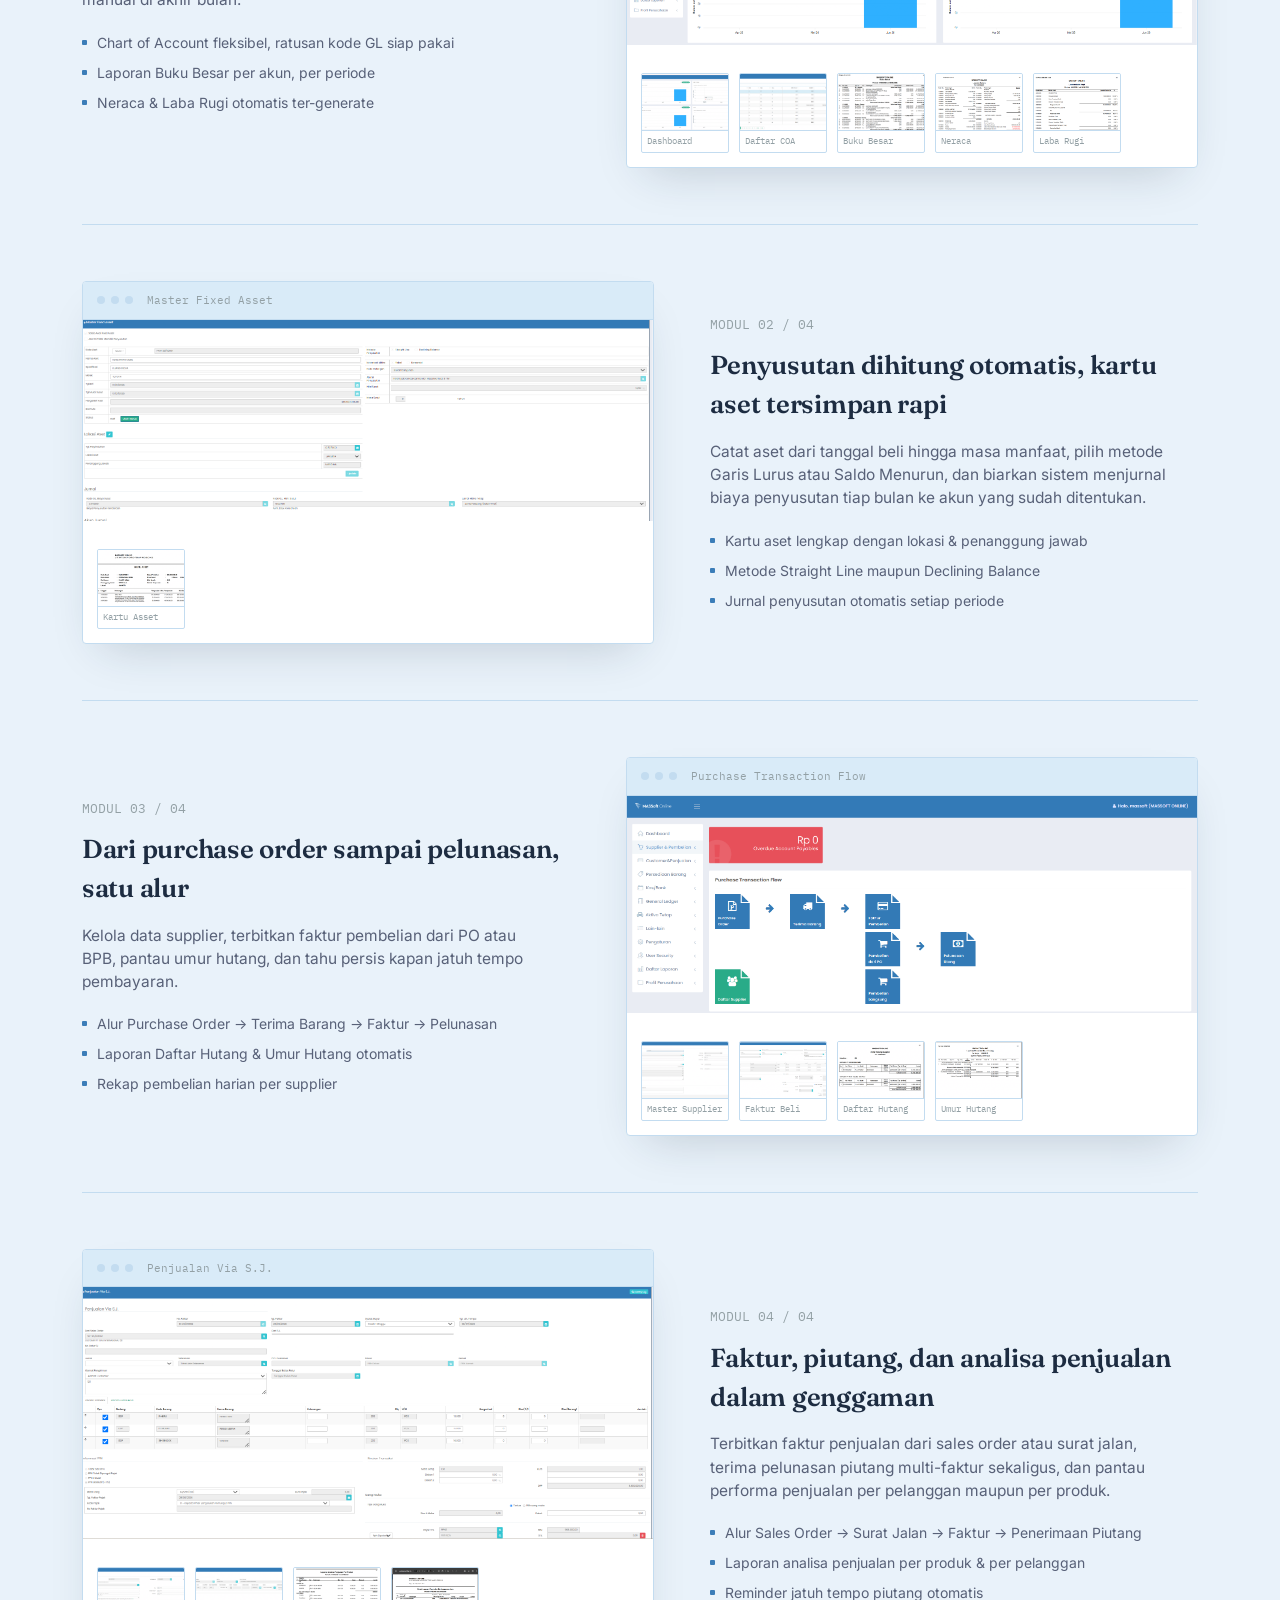
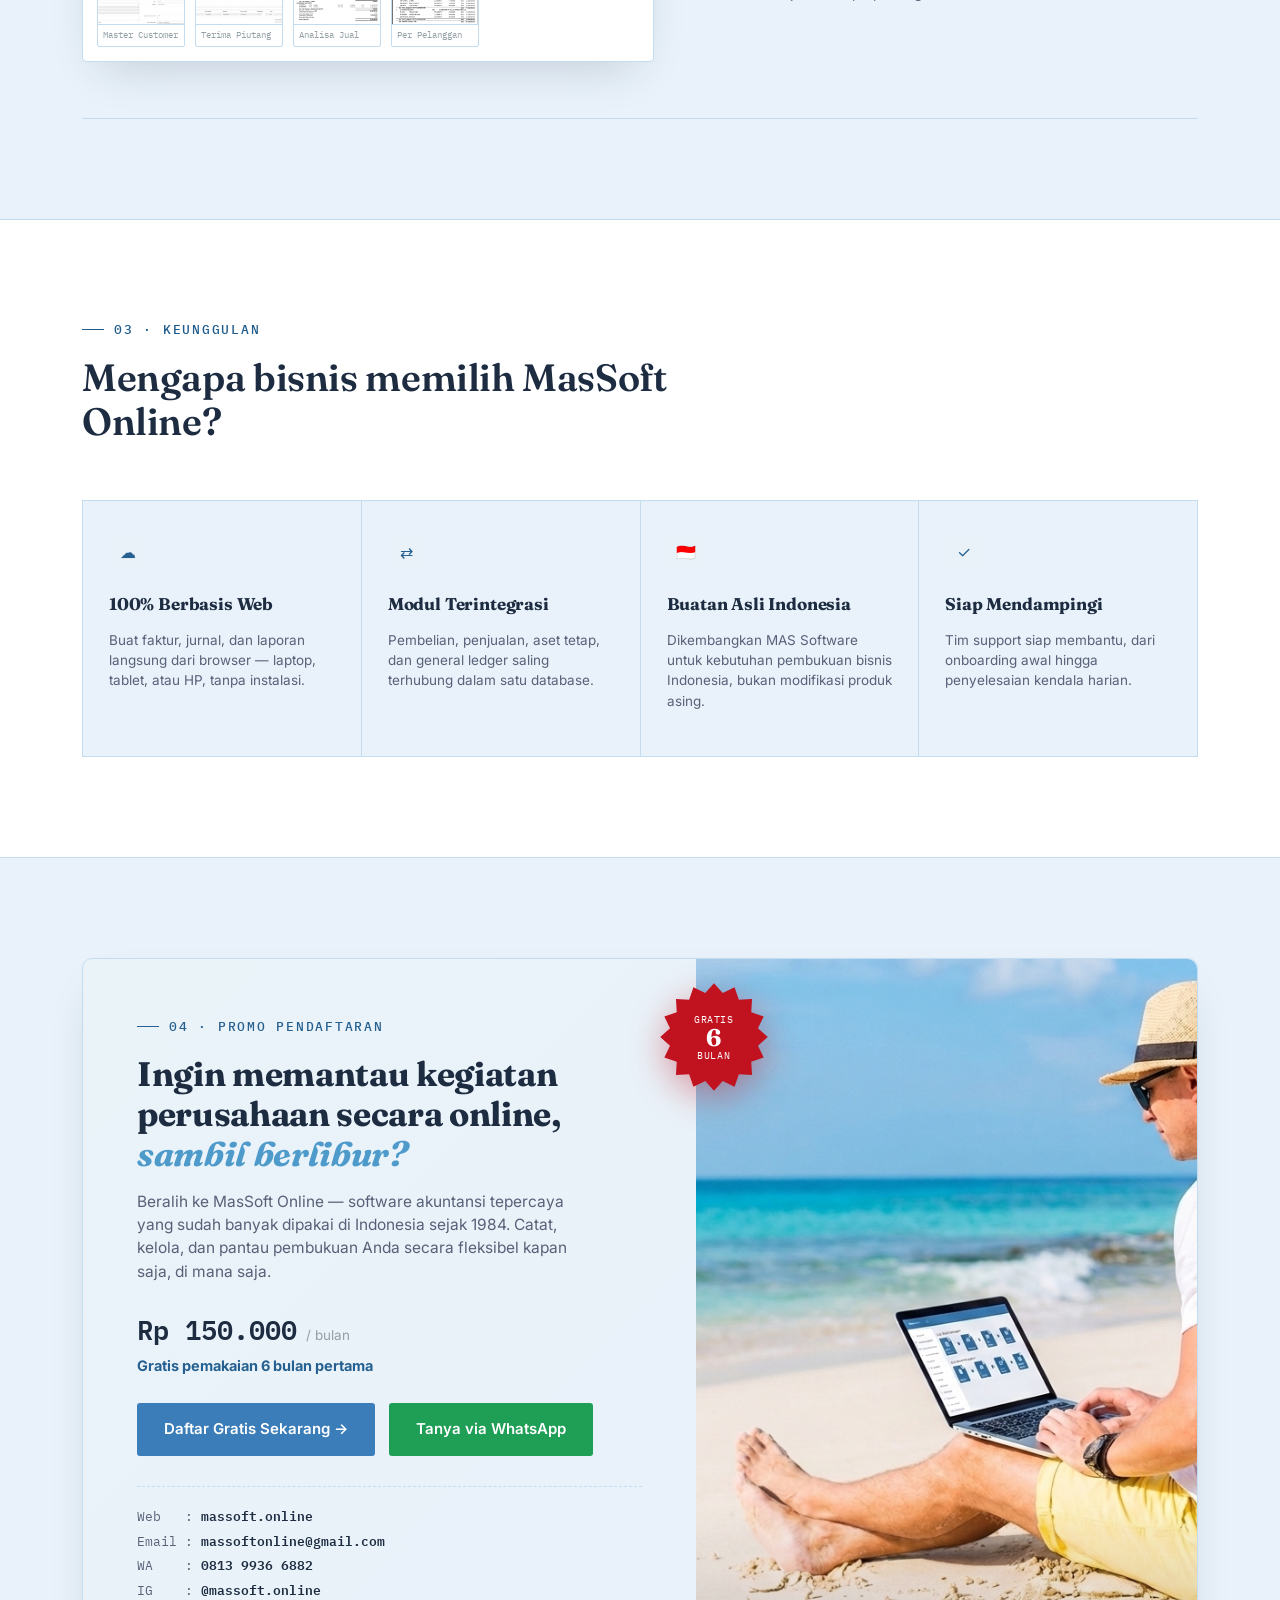
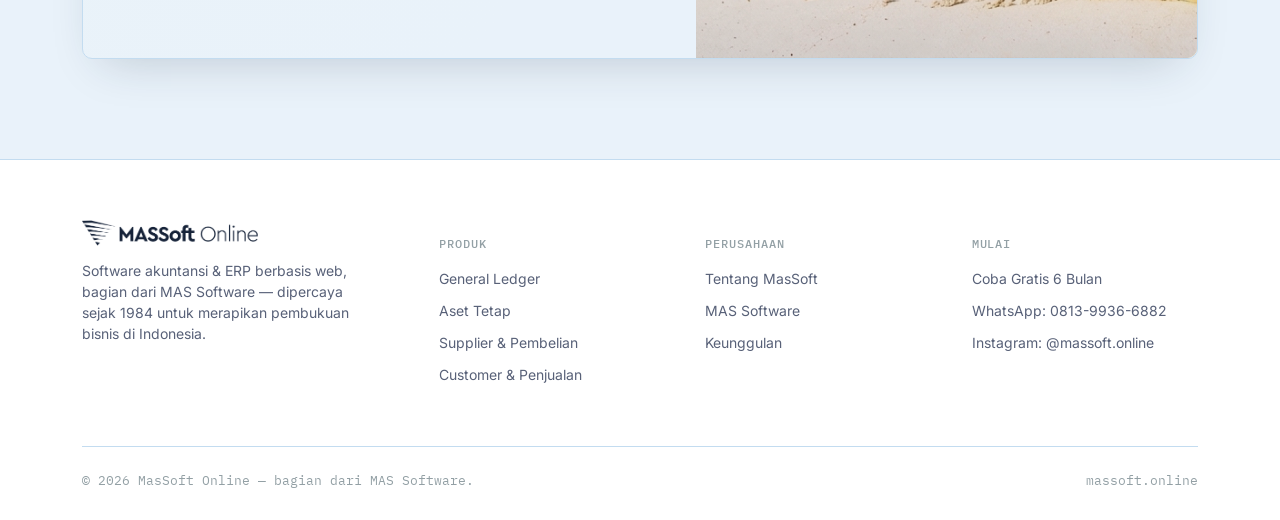
==== commit 99c485c5: "Tambah Link Webbinar" ====
--- a/index.html
+++ b/index.html
@@ -98,6 +98,10 @@
   .btn-ghost:hover{ border-color:var(--ink); background:rgba(21,34,56,0.03); }
   .btn-wa{ background:var(--wa); color:var(--white); }
   .btn-wa:hover{ background:#187f45; transform:translateY(-1px); }
+  .btn-webinar{
+    background:var(--blue); color:var(--white); border-color:var(--blue);
+  }
+  .btn-webinar:hover{ background:var(--blue-dark); border-color:var(--blue-dark); transform:translateY(-1px); }
   .btn-ig{
     background:transparent; color:var(--ink-soft); border-color:var(--line);
     padding:11px; display:inline-flex; align-items:center; justify-content:center;
@@ -506,6 +510,54 @@
     .hero{ padding-bottom:40px; min-height:400px; }
     .showcase-thumbs{ grid-template-columns:repeat(2,1fr); }
     .showcase-nav{ width:32px; height:32px; }
+  }
+
+  /* ===== WEBINAR MODAL ===== */
+  .btn-webinar{
+    font-family:var(--font-body);
+    appearance:none;
+  }
+  .modal-overlay{
+    display:none;
+    position:fixed; inset:0; z-index:999;
+    background:rgba(20,28,41,0.55);
+    align-items:center; justify-content:center;
+    padding:24px;
+  }
+  .modal-overlay.open{ display:flex; }
+  .modal-box{
+    background:var(--white);
+    width:100%; max-width:640px; height:min(720px, 88vh);
+    border-radius:8px;
+    overflow:hidden;
+    display:flex; flex-direction:column;
+    box-shadow:0 30px 70px -20px rgba(0,0,0,.45);
+  }
+  .modal-head{
+    display:flex; align-items:center; justify-content:space-between;
+    padding:16px 20px;
+    background:var(--blue-dark); color:var(--white);
+    font-family:var(--font-display); font-size:18px; font-weight:600;
+  }
+  .modal-close{
+    background:transparent; border:none; color:var(--white);
+    font-size:26px; line-height:1; cursor:pointer; padding:0 4px;
+  }
+  .modal-fallback{
+    padding:9px 20px;
+    background:var(--blue-pale);
+    border-bottom:1px solid var(--line);
+    font-size:12.5px; color:var(--ink-soft);
+    text-align:center;
+  }
+  .modal-fallback a{ color:var(--blue-dark); font-weight:600; }
+  .modal-fallback a:hover{ text-decoration:underline; }
+  .modal-box iframe{
+    flex:1; width:100%; border:none; display:block;
+  }
+  @media (max-width:560px){
+    .modal-overlay{ padding:0; }
+    .modal-box{ max-width:100%; height:100%; border-radius:0; }
   }
 </style>
 </head>
@@ -548,6 +600,7 @@
         <div class="hero-cta">
           <a class="btn btn-primary" href="https://massoft.online" target="_blank" rel="noopener">Coba Gratis 6 Bulan →</a>
           <a class="btn btn-wa" href="https://wa.me/6281399366882" target="_blank" rel="noopener">Hubungi via WhatsApp</a>
+          <button type="button" class="btn btn-webinar" onclick="openWebinarModal()">Daftar Webinar Gratis</button>
         </div>
         <div class="hero-trust"><span class="dot"></span> Tanpa instal · Tanpa kartu kredit · Data tersimpan aman di cloud</div>
       </div>
@@ -868,6 +921,20 @@
   </div>
 </footer>
 
+<!-- WEBINAR REGISTRATION MODAL -->
+<div class="modal-overlay" id="webinarModal" onclick="if(event.target===this) closeWebinarModal()">
+  <div class="modal-box">
+    <div class="modal-head">
+      <span>Daftar Webinar Gratis</span>
+      <button type="button" class="modal-close" onclick="closeWebinarModal()" aria-label="Tutup">&times;</button>
+    </div>
+    <div class="modal-fallback">
+      Form tidak muncul? <a href="https://docs.google.com/forms/d/e/1FAIpQLScVEw0zVGtz0bYCMRscDXuCH5ViUbxrnJtYhzWzYlYGKrkeuQ/viewform?usp=header" target="_blank" rel="noopener">Buka di tab baru →</a>
+    </div>
+    <iframe id="webinarFormFrame" src="" title="Formulir Pendaftaran Webinar" loading="lazy"></iframe>
+  </div>
+</div>
+
 <script defer>// Reveal on scroll
   const reveals = document.querySelectorAll('.reveal');
   const io = new IntersectionObserver((entries)=>{
@@ -940,6 +1007,29 @@
   }
 
   
+
+  // Webinar registration modal
+  const WEBINAR_FORM_URL = "https://docs.google.com/forms/d/e/1FAIpQLScVEw0zVGtz0bYCMRscDXuCH5ViUbxrnJtYhzWzYlYGKrkeuQ/viewform?embedded=true";
+
+  function openWebinarModal(){
+    const modal = document.getElementById('webinarModal');
+    const frame = document.getElementById('webinarFormFrame');
+    if(!modal || !frame) return;
+    if(!frame.getAttribute('src')){ frame.setAttribute('src', WEBINAR_FORM_URL); }
+    modal.classList.add('open');
+    document.body.style.overflow = 'hidden';
+  }
+  function closeWebinarModal(){
+    const modal = document.getElementById('webinarModal');
+    if(!modal) return;
+    modal.classList.remove('open');
+    document.body.style.overflow = '';
+  }
+  document.addEventListener('keydown', function(e){
+    if(e.key === 'Escape') closeWebinarModal();
+  });
+  window.openWebinarModal = openWebinarModal;
+  window.closeWebinarModal = closeWebinarModal;
 </script>
 
 </body>
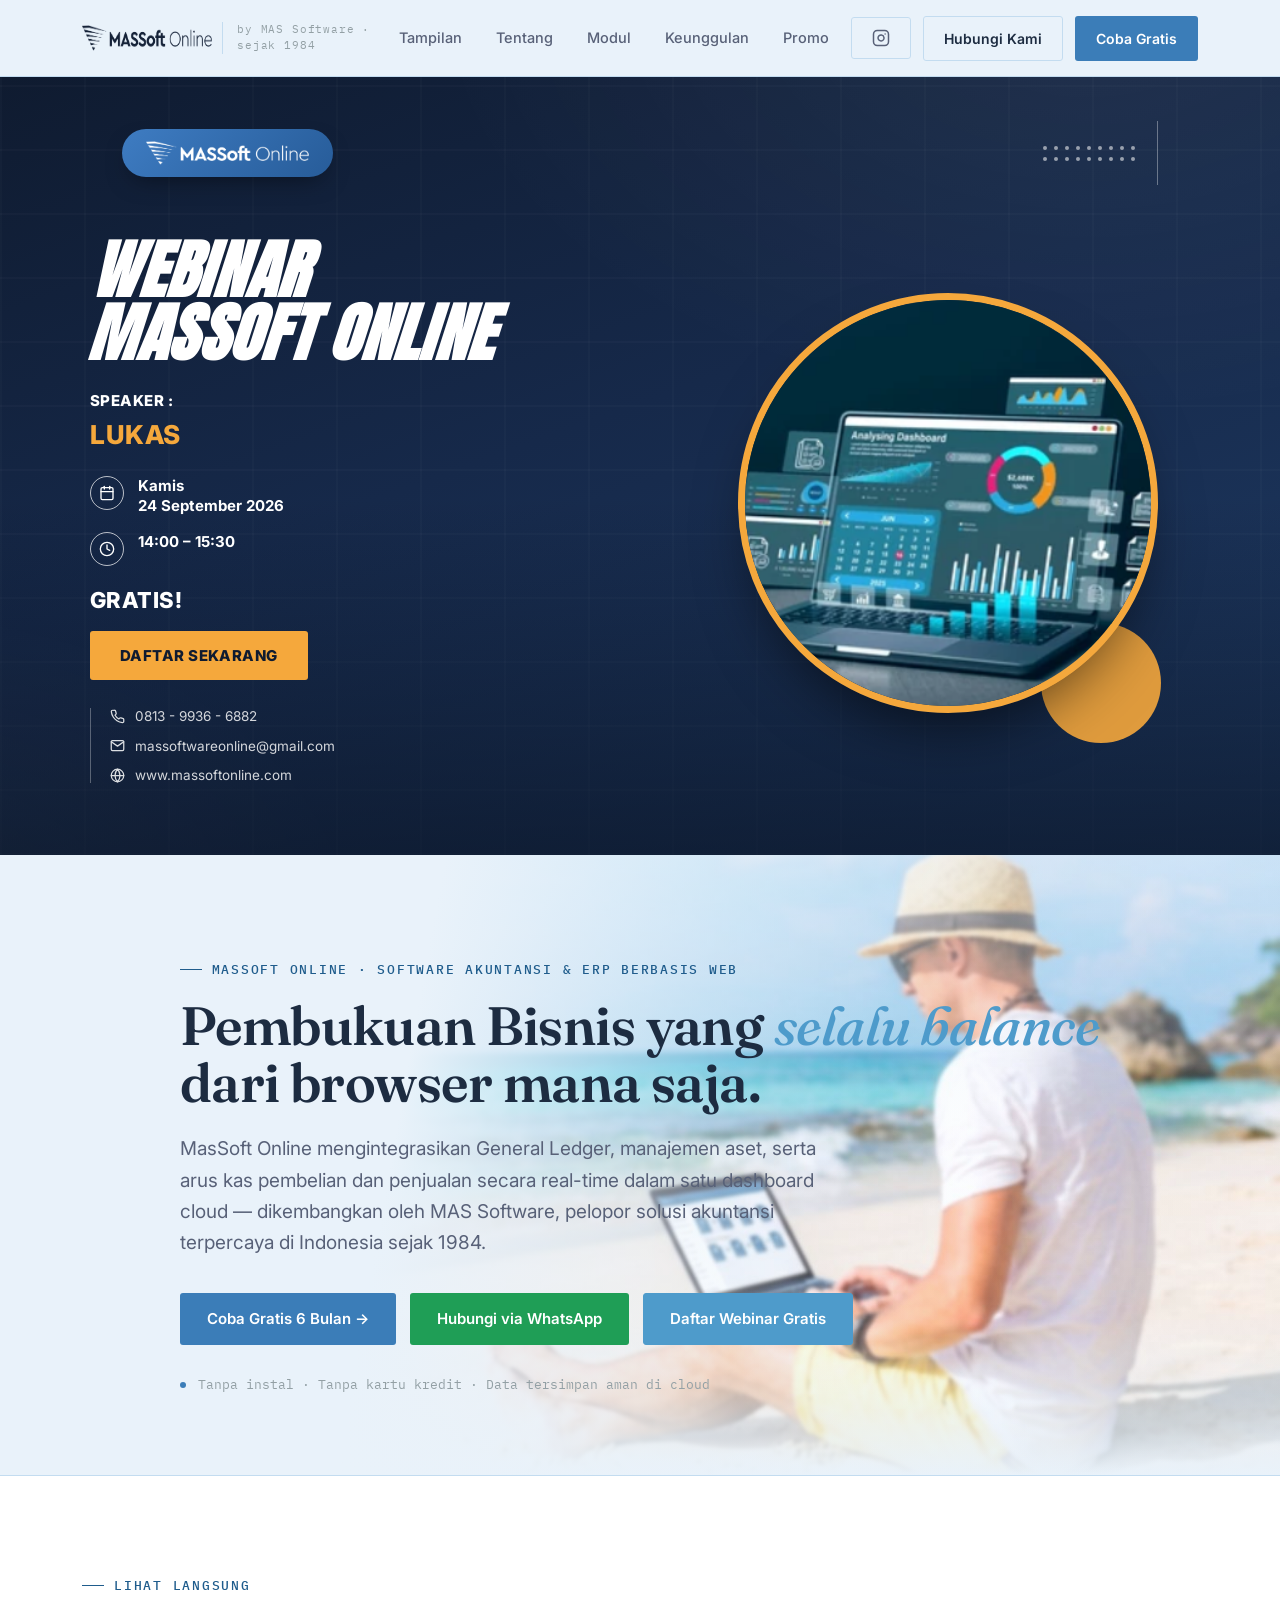
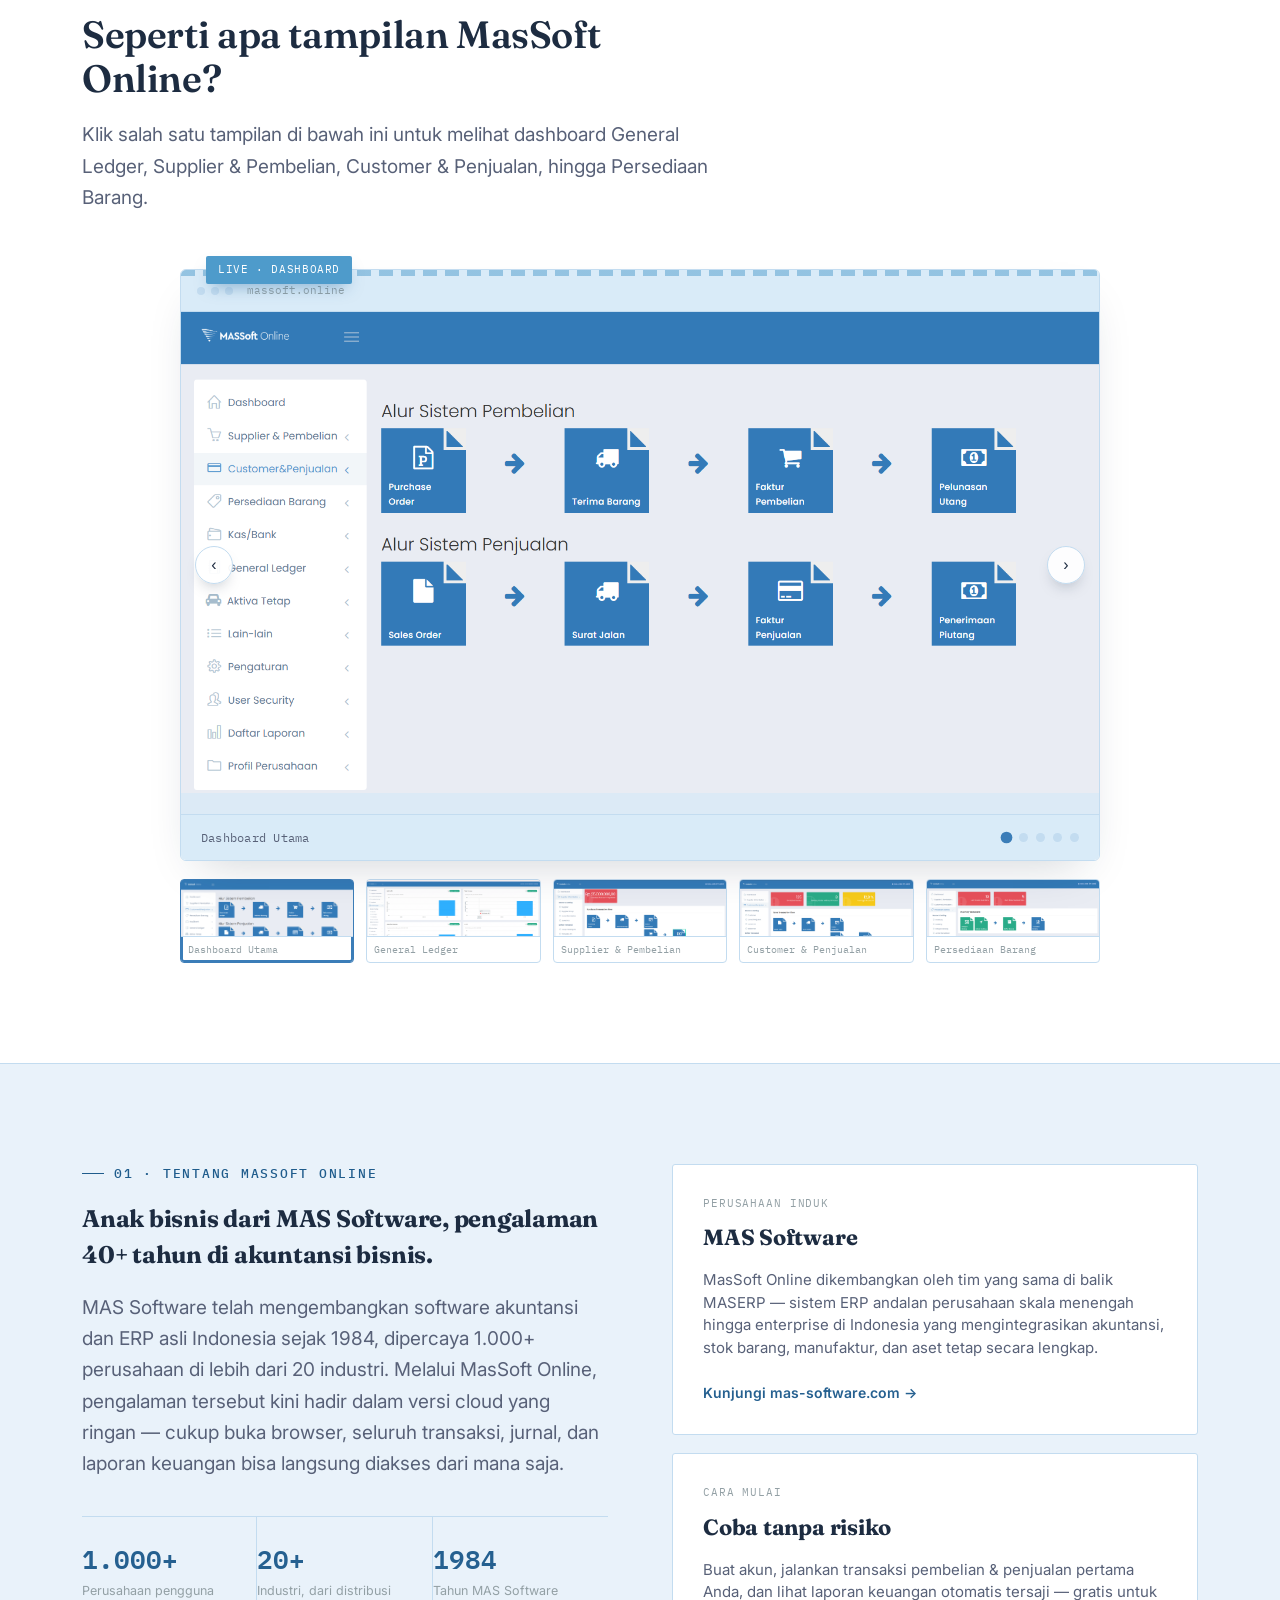
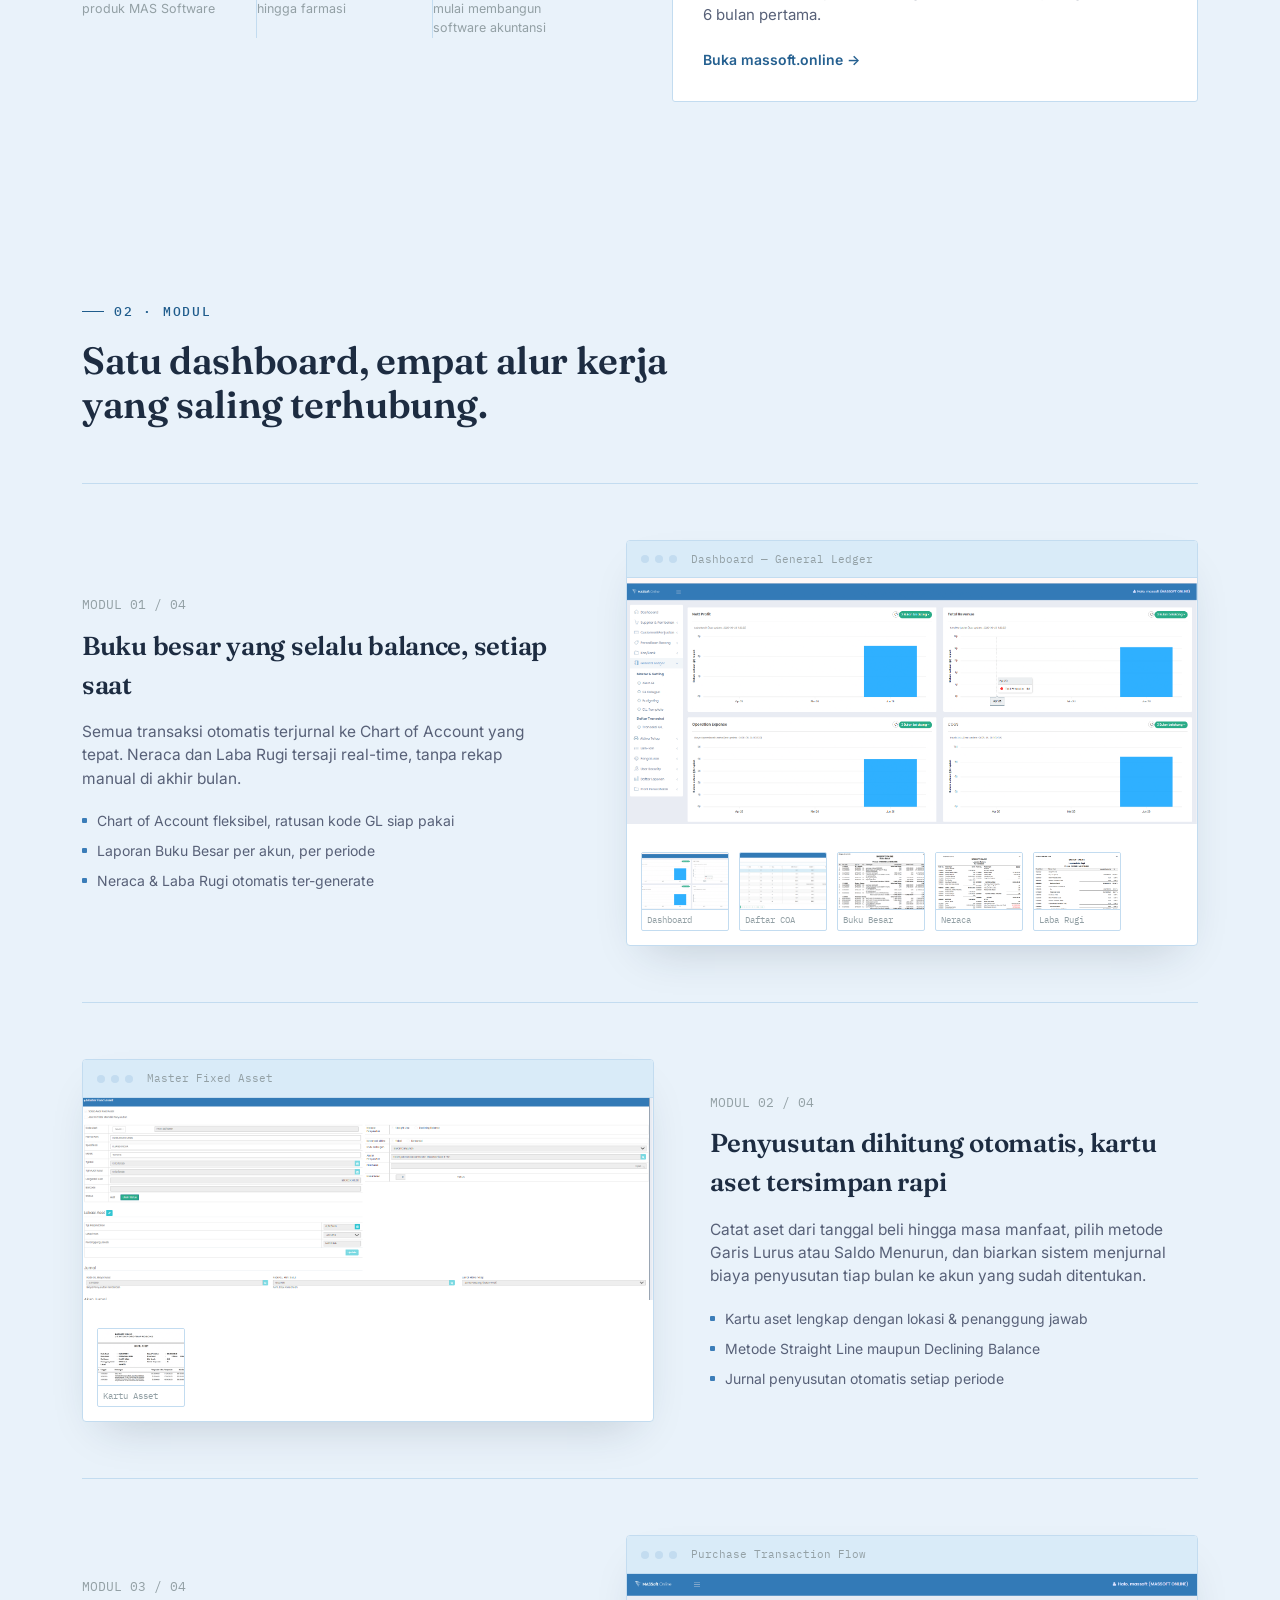
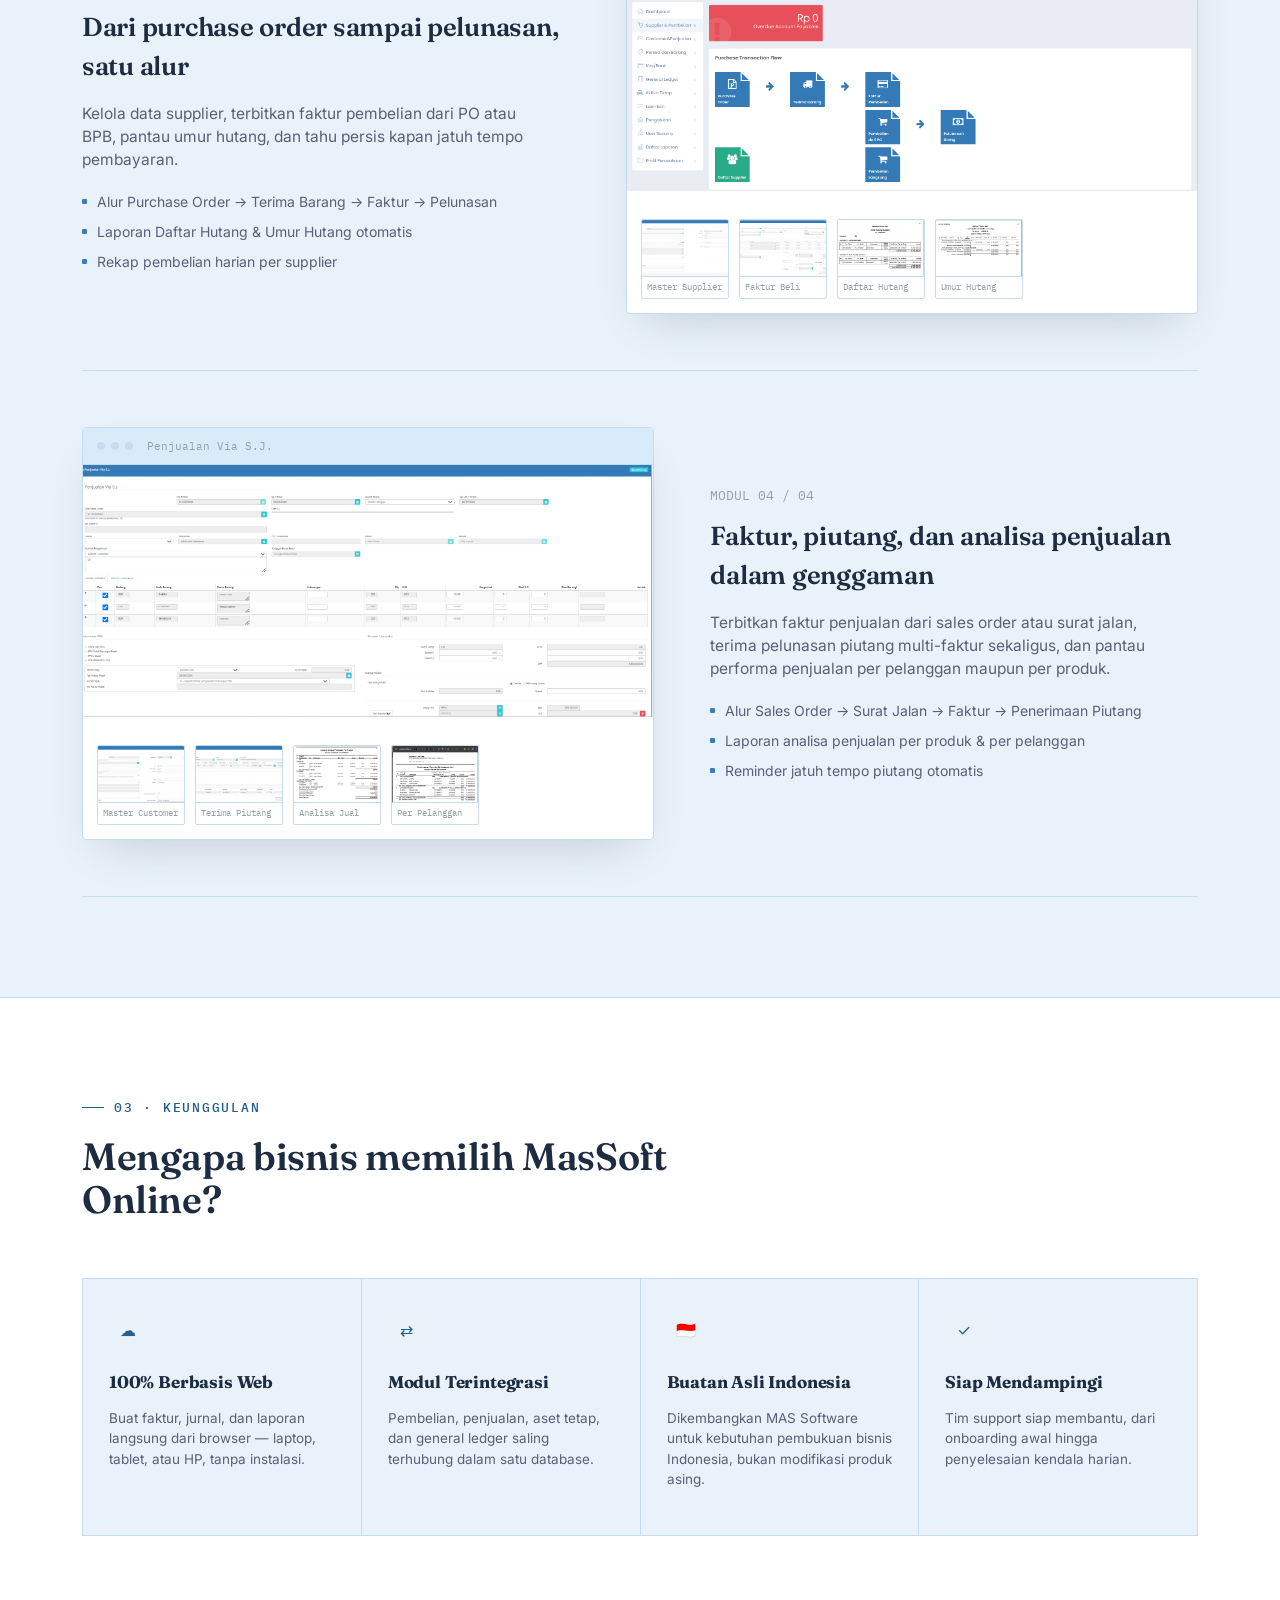
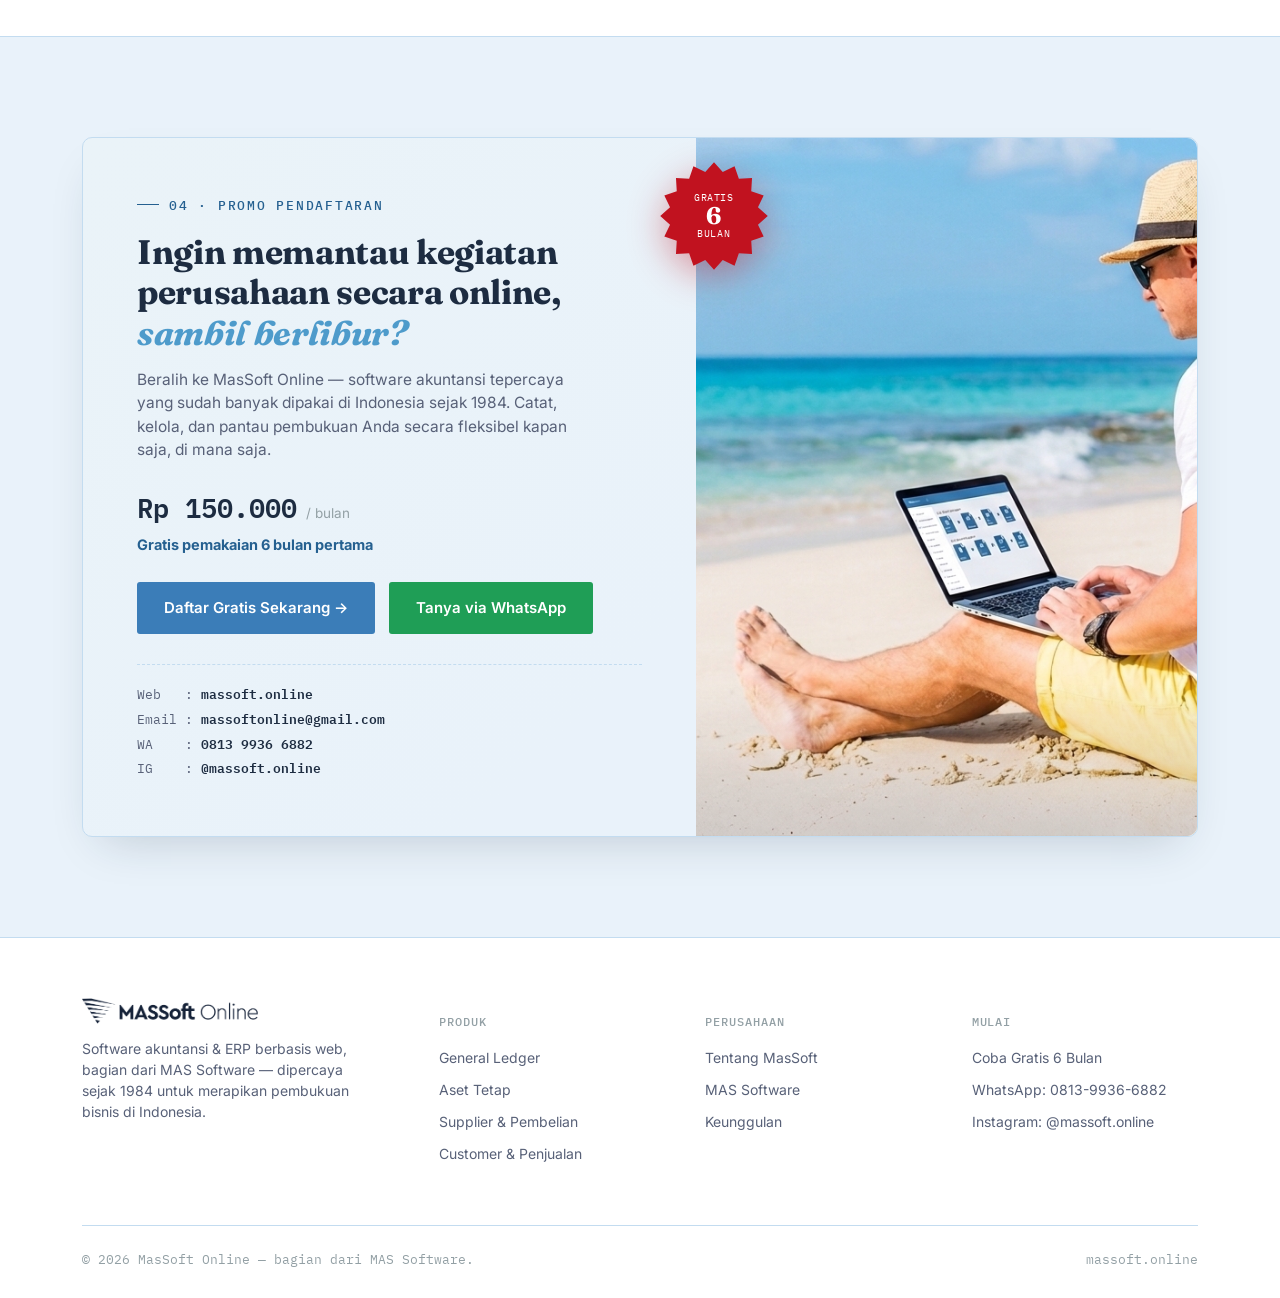
==== commit 32dfc470: "Add Menu Register Webinar" ====
--- a/index.html
+++ b/index.html
@@ -10,7 +10,7 @@
 <meta name="description" content="MasSoft Online, software akuntansi & ERP cloud dari MAS Software. Kelola General Ledger, Aset Tetap, Pembelian, dan Penjualan dalam satu dashboard. Coba gratis 6 bulan.">
 <link rel="preconnect" href="https://fonts.googleapis.com">
 <link rel="preconnect" href="https://fonts.gstatic.com" crossorigin>
-<link href="https://fonts.googleapis.com/css2?family=Fraunces:ital,opsz,wght@0,9..144,400;0,9..144,500;0,9..144,600;0,9..144,700;1,9..144,500&family=Inter:wght@400;500;600;700;800&family=IBM+Plex+Mono:wght@400;500;600&display=swap" rel="stylesheet">
+<link href="https://fonts.googleapis.com/css2?family=Anton&family=Fraunces:ital,opsz,wght@0,9..144,400;0,9..144,500;0,9..144,600;0,9..144,700;1,9..144,500&family=Inter:wght@400;500;600;700;800&family=IBM+Plex+Mono:wght@400;500;600&display=swap" rel="stylesheet">
 <style>:root{
     --paper:#E9F2FA;
     --paper-deep:#D9EBF8;
@@ -560,9 +560,92 @@
     .modal-box{ max-width:100%; height:100%; border-radius:0; }
   }
 </style>
+
+<style>
+.wbp-poster{
+  --wbp-navy-deep:#0F1B30;
+  --wbp-navy:#16294A;
+  --wbp-navy-mid:#1E3A63;
+  --wbp-orange:#F5A83C;
+  --wbp-orange-dark:#DE8E1E;
+  --wbp-white:#FFFFFF;
+  --wbp-off:rgba(255,255,255,.82);
+  font-family:'Inter', sans-serif;
+  position:relative;
+  background:
+    radial-gradient(1100px 700px at 85% -10%, rgba(255,255,255,.06), transparent 60%),
+    radial-gradient(900px 600px at -10% 110%, rgba(255,255,255,.05), transparent 55%),
+    linear-gradient(160deg, var(--wbp-navy-deep) 0%, var(--wbp-navy) 45%, var(--wbp-navy-mid) 100%);
+  color:var(--wbp-white);
+  overflow:hidden;
+  padding:44px 0 0;
+  box-sizing:border-box;
+}
+.wbp-poster *{ box-sizing:border-box; }
+.wbp-poster::before{
+  content:"";
+  position:absolute; inset:0;
+  background-image: repeating-linear-gradient(0deg, rgba(255,255,255,.035) 0 2px, transparent 2px 64px),
+                     repeating-linear-gradient(90deg, rgba(255,255,255,.03) 0 2px, transparent 2px 84px);
+  opacity:.6;
+  pointer-events:none;
+}
+.wbp-skyline{
+  position:absolute; left:0; right:0; bottom:0; height:46%;
+  background:linear-gradient(180deg, transparent 0%, rgba(6,12,24,.55) 100%);
+  pointer-events:none;
+}
+.wbp-wrap{ max-width:1100px; margin:0 auto; padding:0 32px; }
+.wbp-poster-top{ position:relative; z-index:2; display:flex; align-items:center; justify-content:space-between; }
+.wbp-brand-pill{
+  background:linear-gradient(135deg, #3E7CC2, #275C99);
+  border-radius:40px; padding:12px 24px; display:inline-flex; align-items:center;
+  box-shadow:0 10px 24px -10px rgba(0,0,0,.5);
+}
+.wbp-brand-pill img{ height:24px; filter:brightness(0) invert(1); display:block; max-width:none; }
+.wbp-dot-deco{ display:flex; align-items:center; gap:22px; }
+.wbp-dot-grid{ display:grid; grid-template-columns:repeat(9,1fr); gap:7px; }
+.wbp-dot-grid span{ width:4px; height:4px; border-radius:50%; background:rgba(255,255,255,.55); display:block; }
+.wbp-vline{ width:1px; height:64px; background:rgba(255,255,255,.35); }
+.wbp-poster-grid{ position:relative; z-index:2; display:grid; grid-template-columns:1.15fr .95fr; gap:30px; align-items:center; padding:36px 0 70px; }
+.wbp-poster-headline{
+  font-family:'Anton', sans-serif; font-style:italic; font-size:clamp(38px, 6vw, 64px);
+  line-height:0.98; letter-spacing:.01em; transform:skewX(-4deg); margin:18px 0 26px; color:var(--wbp-white);
+}
+.wbp-poster-headline span{ display:block; }
+.wbp-speaker{ font-weight:800; font-size:15px; letter-spacing:.03em; margin-bottom:22px; color:var(--wbp-white); }
+.wbp-speaker .wbp-name{ display:block; color:var(--wbp-orange); font-size:26px; letter-spacing:.02em; margin-top:2px; }
+.wbp-info-row{ display:flex; align-items:flex-start; gap:14px; margin-bottom:16px; }
+.wbp-info-row .wbp-ic{ width:34px; height:34px; border:1.5px solid rgba(255,255,255,.7); border-radius:50%; display:flex; align-items:center; justify-content:center; flex:none; }
+.wbp-info-row .wbp-ic svg{ width:16px; height:16px; }
+.wbp-info-row .wbp-txt{ font-weight:700; font-size:15px; line-height:1.35; color:var(--wbp-white); }
+.wbp-gratis{ font-weight:800; font-size:22px; letter-spacing:.02em; margin:18px 0 14px; color:var(--wbp-white); }
+.wbp-btn-daftar{
+  display:inline-block; background:var(--wbp-orange); color:var(--wbp-navy-deep);
+  font-weight:800; font-size:15px; letter-spacing:.03em; padding:15px 30px; border-radius:3px;
+  transition:transform .15s ease, background .15s ease; text-decoration:none;
+  border:none; cursor:pointer; font-family:'Inter', sans-serif;
+}
+.wbp-btn-daftar:hover{ background:var(--wbp-orange-dark); transform:translateY(-1px); }
+.wbp-contact-list{ margin-top:26px; display:flex; flex-direction:column; gap:9px; position:relative; padding-left:20px; }
+.wbp-contact-list::before{ content:""; position:absolute; left:0; top:2px; bottom:2px; width:1px; background:rgba(255,255,255,.3); }
+.wbp-contact-list div{ display:flex; align-items:center; gap:10px; font-size:13.5px; color:var(--wbp-off); }
+.wbp-contact-list svg{ width:15px; height:15px; flex:none; opacity:.85; }
+.wbp-poster-visual{ position:relative; display:flex; justify-content:center; align-items:center; }
+.wbp-circle-frame{
+  width:min(420px, 90%); aspect-ratio:1/1; border-radius:50%; border:7px solid var(--wbp-orange);
+  overflow:hidden; box-shadow:0 30px 60px -20px rgba(0,0,0,.6); position:relative; z-index:2;
+}
+.wbp-circle-frame img{ width:100%; height:100%; object-fit:cover; object-position:center 55%; max-width:none; }
+.wbp-circle-accent{ position:absolute; width:120px; height:120px; border-radius:50%; background:var(--wbp-orange); opacity:.9; bottom:-30px; right:6%; z-index:1; }
+@media (max-width:820px){
+  .wbp-poster-grid{ grid-template-columns:1fr; padding-bottom:50px; }
+  .wbp-poster-visual{ order:-1; margin-bottom:10px; }
+  .wbp-dot-deco{ display:none; }
+}
+</style>
 </head>
 <body>
-
 <header class="site-nav">
   <div class="wrap nav-inner">
     <a href="#top" class="brand">
@@ -585,6 +668,49 @@
     </div>
   </div>
 </header>
+<!-- WEBINAR POSTER (added above main site) -->
+<section class="wbp-poster">
+  <div class="wbp-skyline"></div>
+  <div class="wbp-wrap wbp-poster-top">
+    <div class="wbp-brand-pill"><img src="[data-uri]" alt="MasSoft Online"></div>
+    <div class="wbp-dot-deco">
+      <div class="wbp-dot-grid">
+        <span></span><span></span><span></span><span></span><span></span><span></span><span></span><span></span><span></span>
+        <span></span><span></span><span></span><span></span><span></span><span></span><span></span><span></span><span></span>
+      </div>
+      <div class="wbp-vline"></div>
+    </div>
+  </div>
+  <div class="wbp-wrap wbp-poster-grid">
+    <div class="wbp-poster-text">
+      <h1 class="wbp-poster-headline"><span>WEBINAR</span><span>MASSOFT ONLINE</span></h1>
+      <div class="wbp-speaker">SPEAKER :<span class="wbp-name">LUKAS</span></div>
+      <div class="wbp-info-row">
+        <span class="wbp-ic"><svg viewBox="0 0 24 24" fill="none" stroke="white" stroke-width="2" stroke-linecap="round" stroke-linejoin="round"><rect x="3" y="4" width="18" height="18" rx="2"></rect><line x1="16" y1="2" x2="16" y2="6"></line><line x1="8" y1="2" x2="8" y2="6"></line><line x1="3" y1="10" x2="21" y2="10"></line></svg></span>
+        <span class="wbp-txt">Kamis<br>24 September 2026</span>
+      </div>
+      <div class="wbp-info-row">
+        <span class="wbp-ic"><svg viewBox="0 0 24 24" fill="none" stroke="white" stroke-width="2" stroke-linecap="round" stroke-linejoin="round"><circle cx="12" cy="12" r="10"></circle><polyline points="12 6 12 12 16 14"></polyline></svg></span>
+        <span class="wbp-txt">14:00 – 15:30</span>
+      </div>
+      <div class="wbp-gratis">GRATIS!</div>
+      <button type="button" class="wbp-btn-daftar" onclick="openWebinarModal()">DAFTAR SEKARANG</button>
+      <div class="wbp-contact-list">
+        <div><svg viewBox="0 0 24 24" fill="none" stroke="white" stroke-width="2" stroke-linecap="round" stroke-linejoin="round"><path d="M22 16.92v3a2 2 0 0 1-2.18 2 19.79 19.79 0 0 1-8.63-3.07 19.5 19.5 0 0 1-6-6 19.79 19.79 0 0 1-3.07-8.67A2 2 0 0 1 4.11 2h3a2 2 0 0 1 2 1.72 12.84 12.84 0 0 0 .7 2.81 2 2 0 0 1-.45 2.11L8.09 9.91a16 16 0 0 0 6 6l1.27-1.27a2 2 0 0 1 2.11-.45 12.84 12.84 0 0 0 2.81.7A2 2 0 0 1 22 16.92z"></path></svg> 0813 - 9936 - 6882</div>
+        <div><svg viewBox="0 0 24 24" fill="none" stroke="white" stroke-width="2" stroke-linecap="round" stroke-linejoin="round"><path d="M22 6l-10 7L2 6"></path><rect x="2" y="4" width="20" height="16" rx="2"></rect></svg> massoftwareonline@gmail.com</div>
+        <div><svg viewBox="0 0 24 24" fill="none" stroke="white" stroke-width="2" stroke-linecap="round" stroke-linejoin="round"><circle cx="12" cy="12" r="10"></circle><line x1="2" y1="12" x2="22" y2="12"></line><path d="M12 2a15.3 15.3 0 0 1 4 10 15.3 15.3 0 0 1-4 10 15.3 15.3 0 0 1-4-10 15.3 15.3 0 0 1 4-10z"></path></svg> www.massoftonline.com</div>
+      </div>
+    </div>
+    <div class="wbp-poster-visual">
+      <div class="wbp-circle-accent"></div>
+      <div class="wbp-circle-frame">
+        <img src="[data-uri]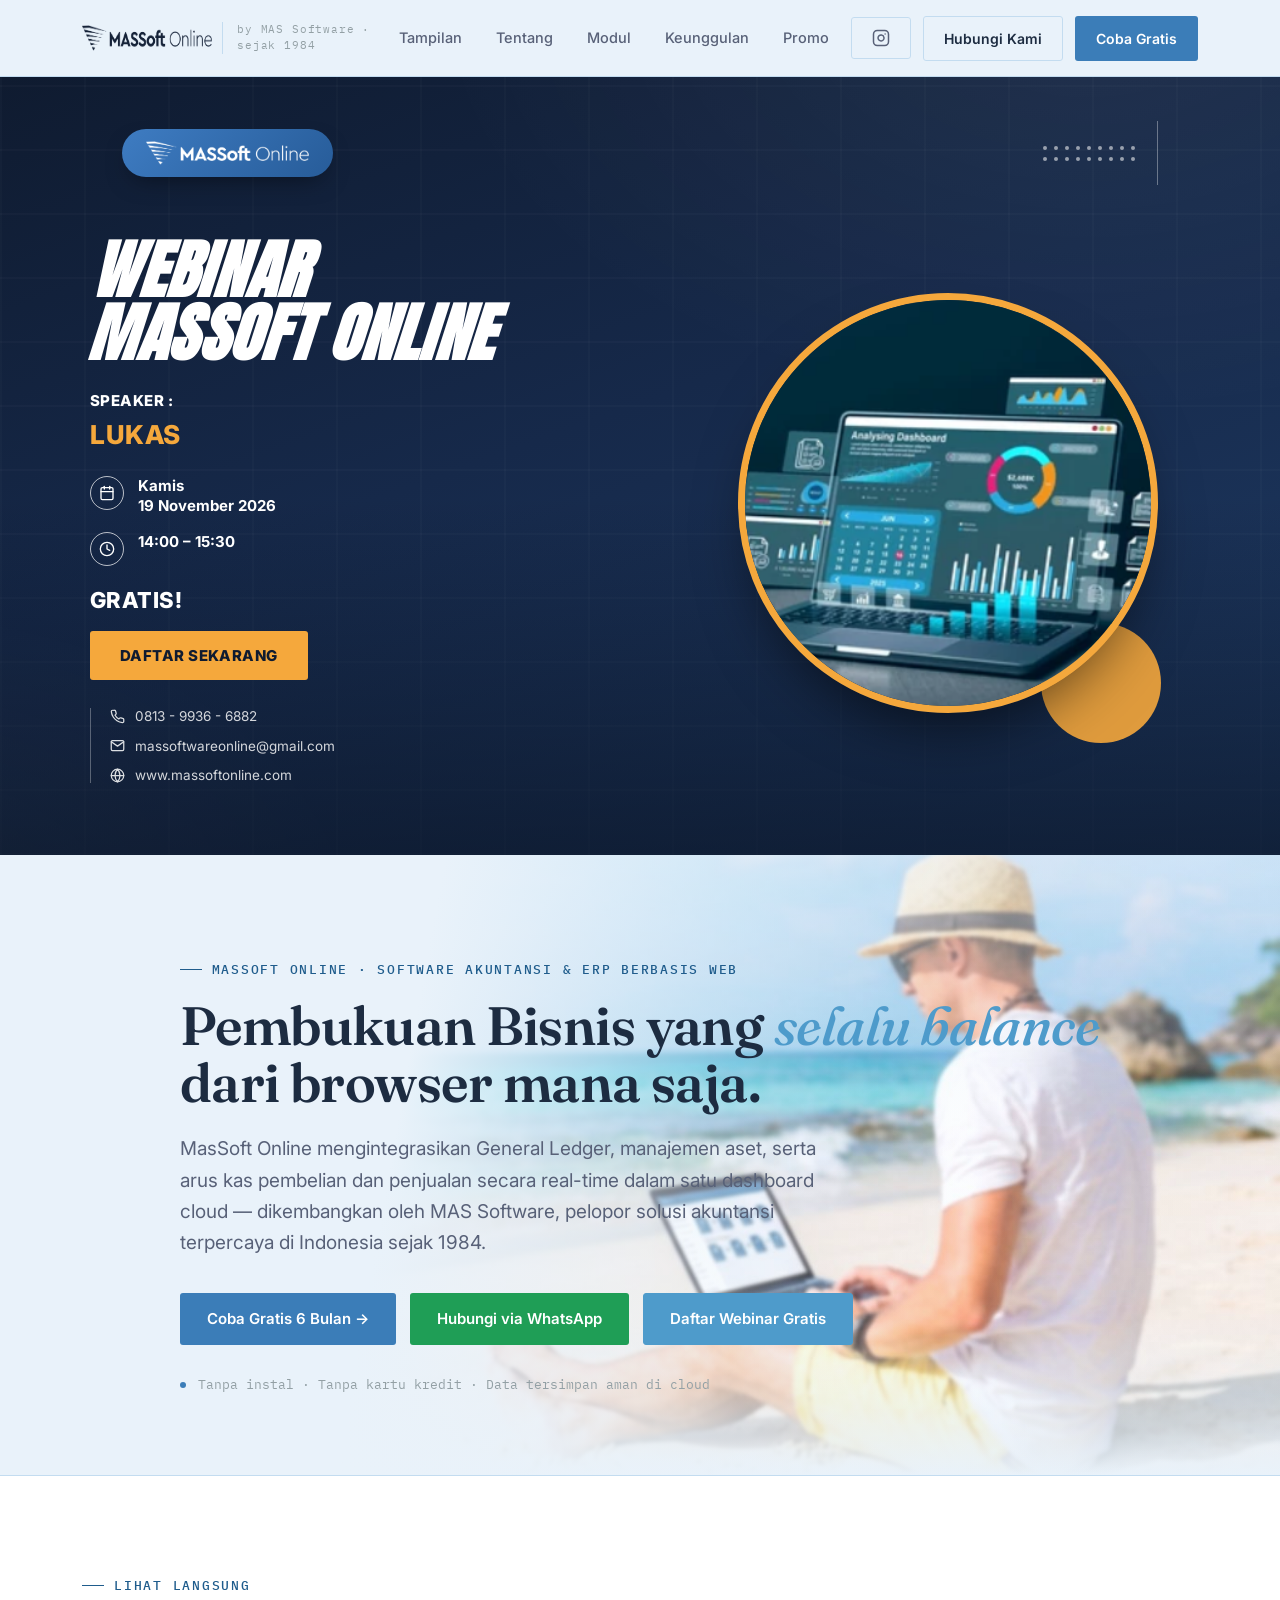
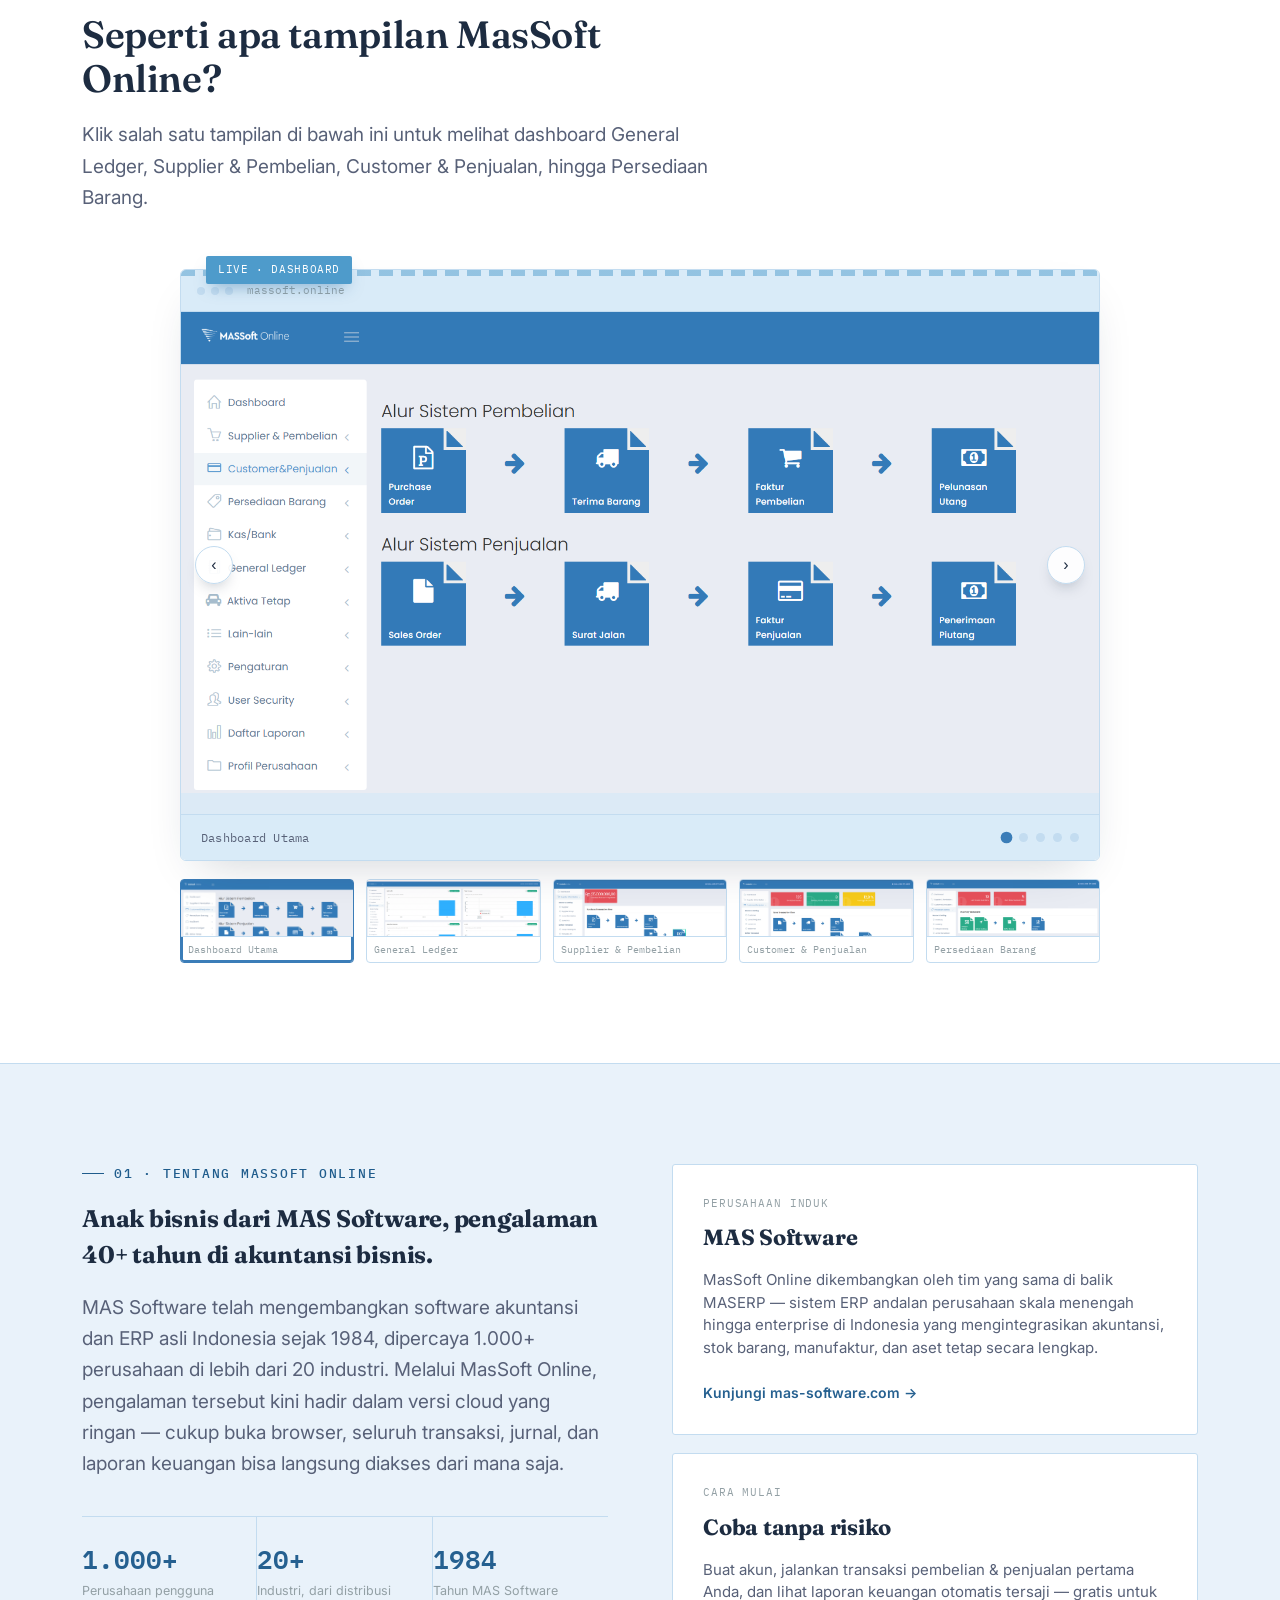
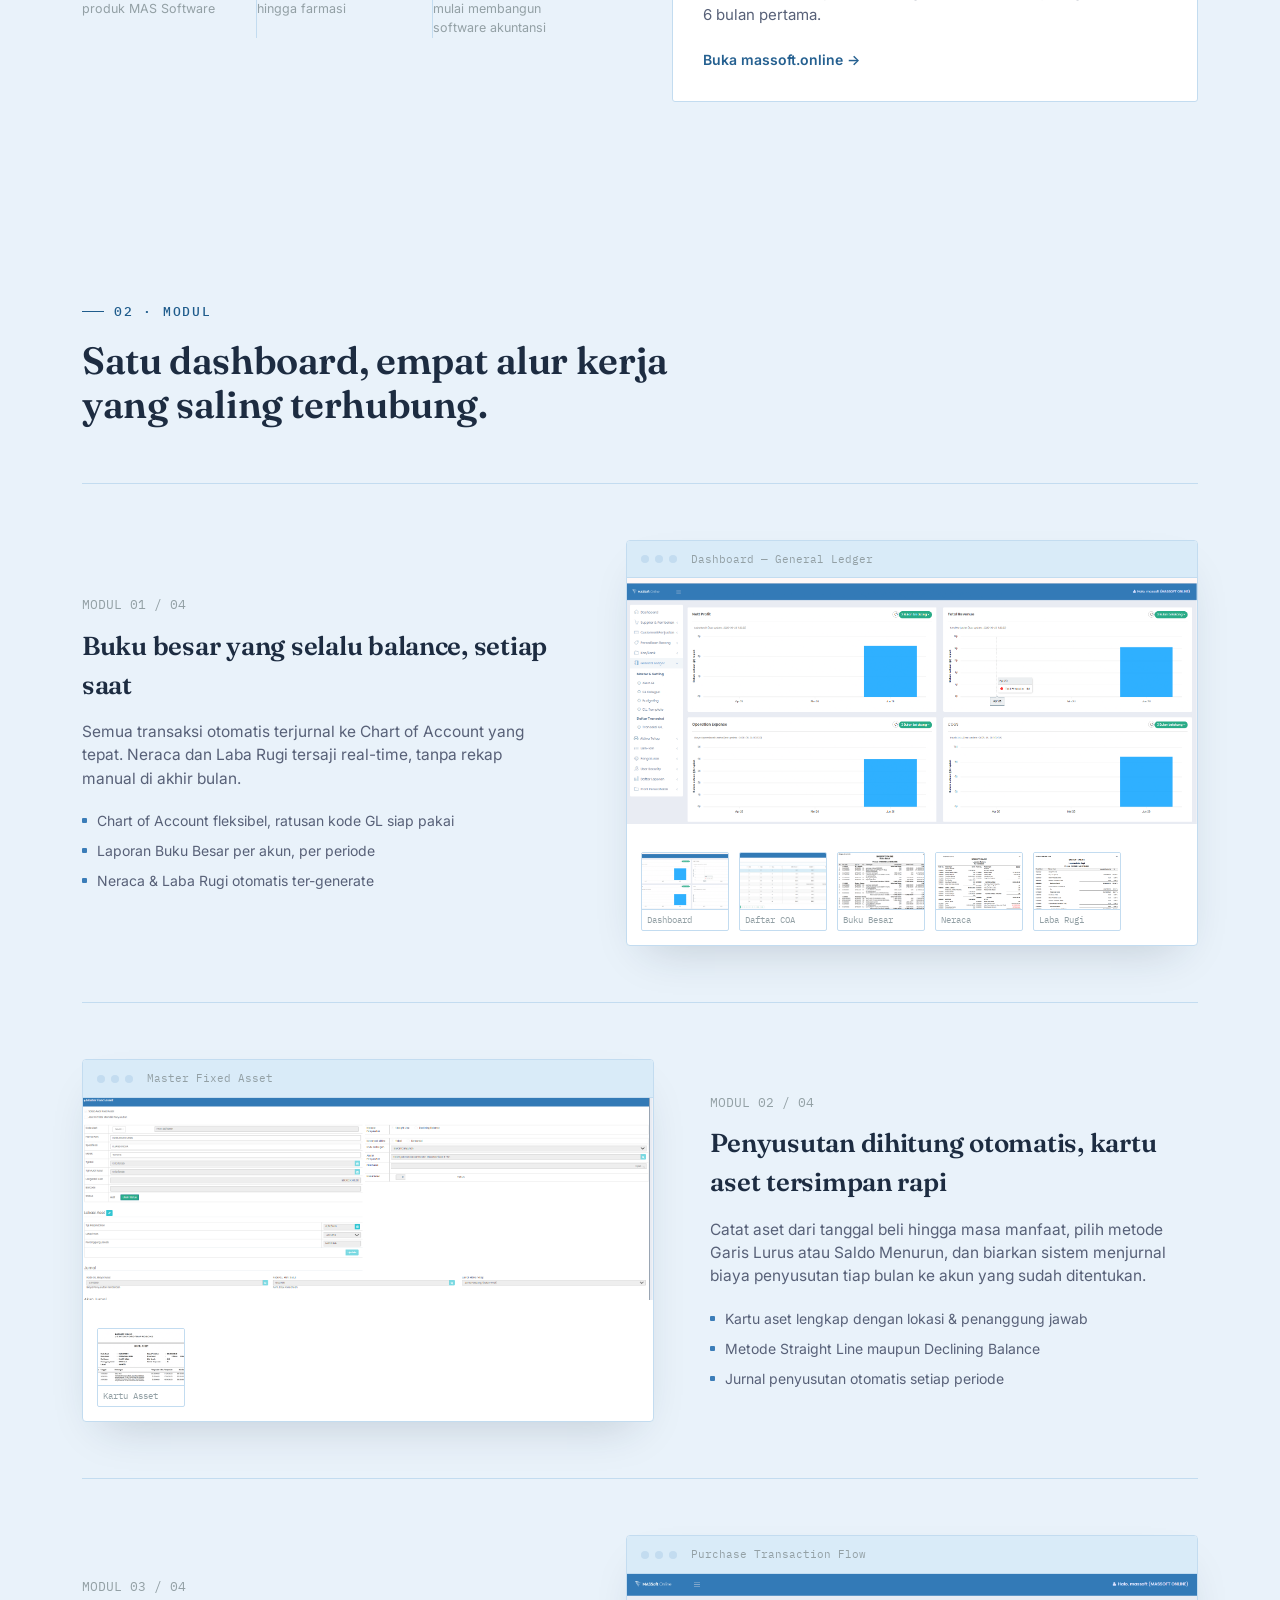
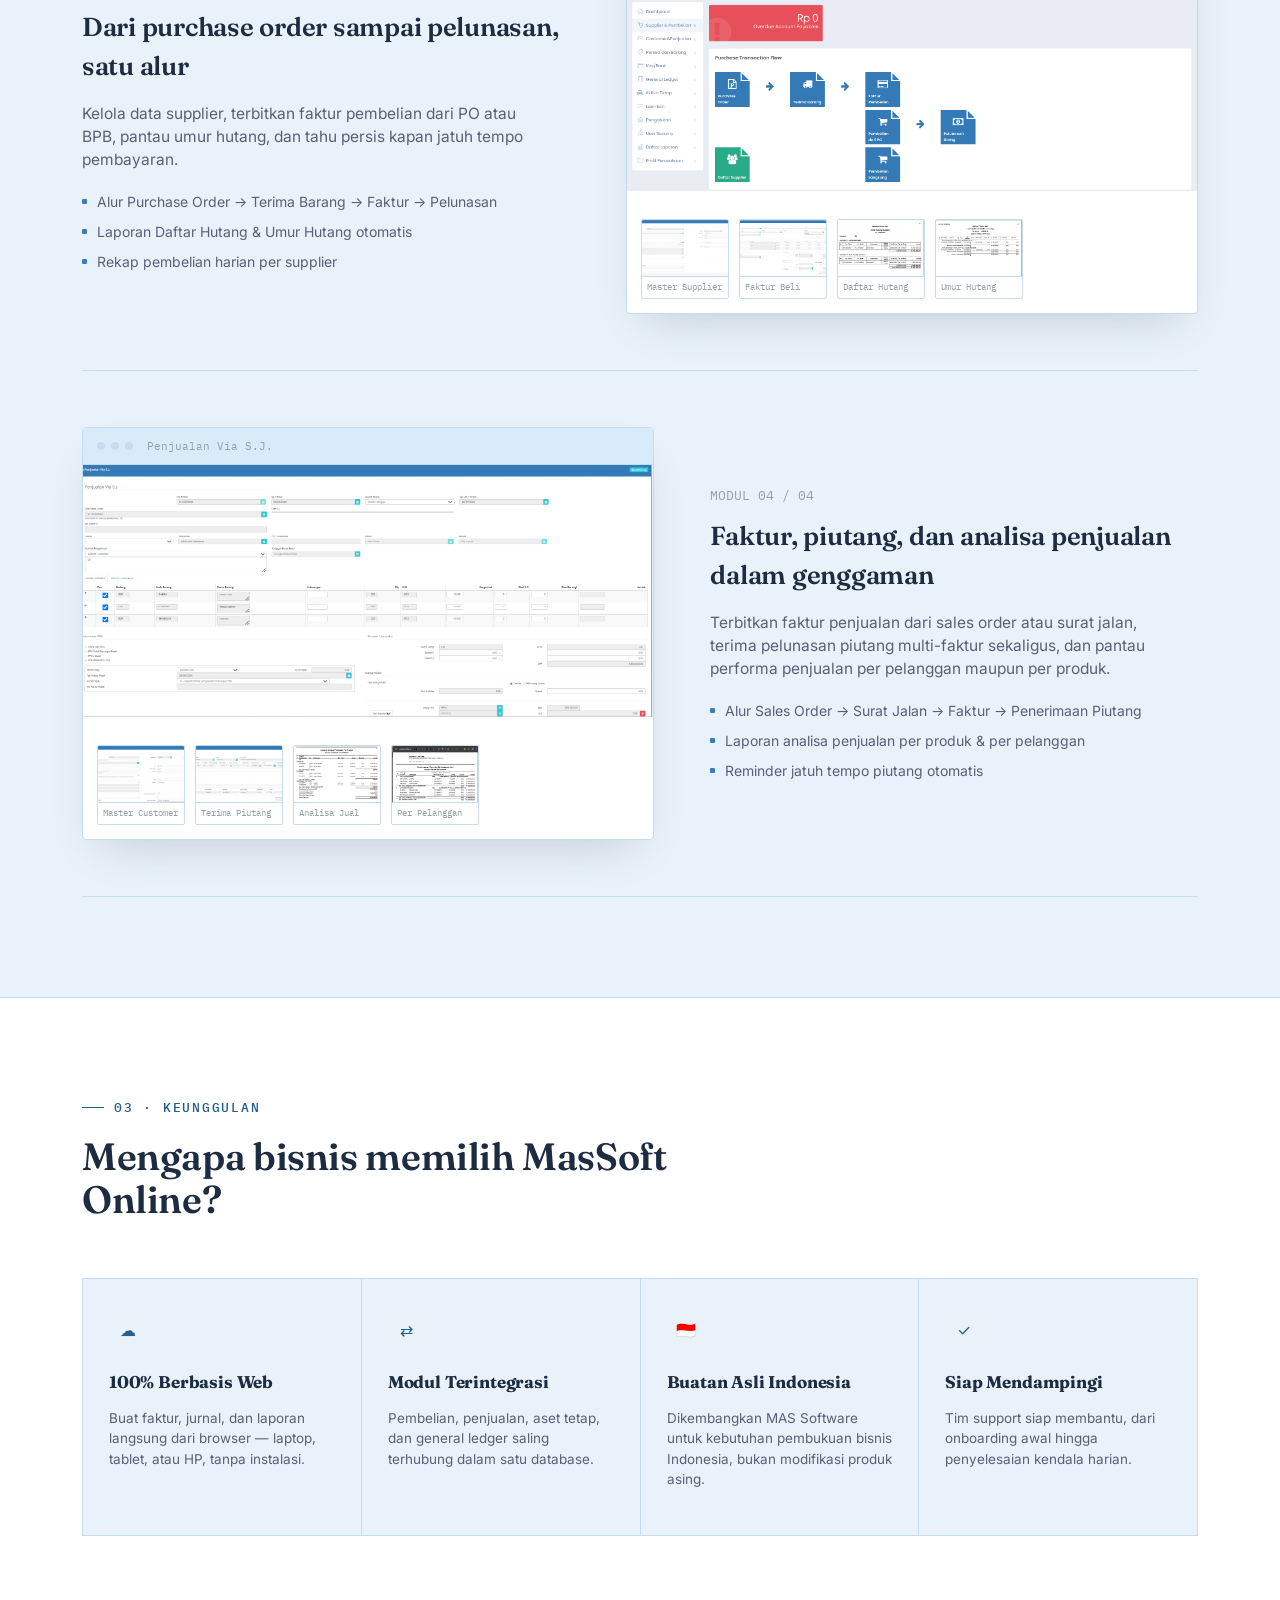
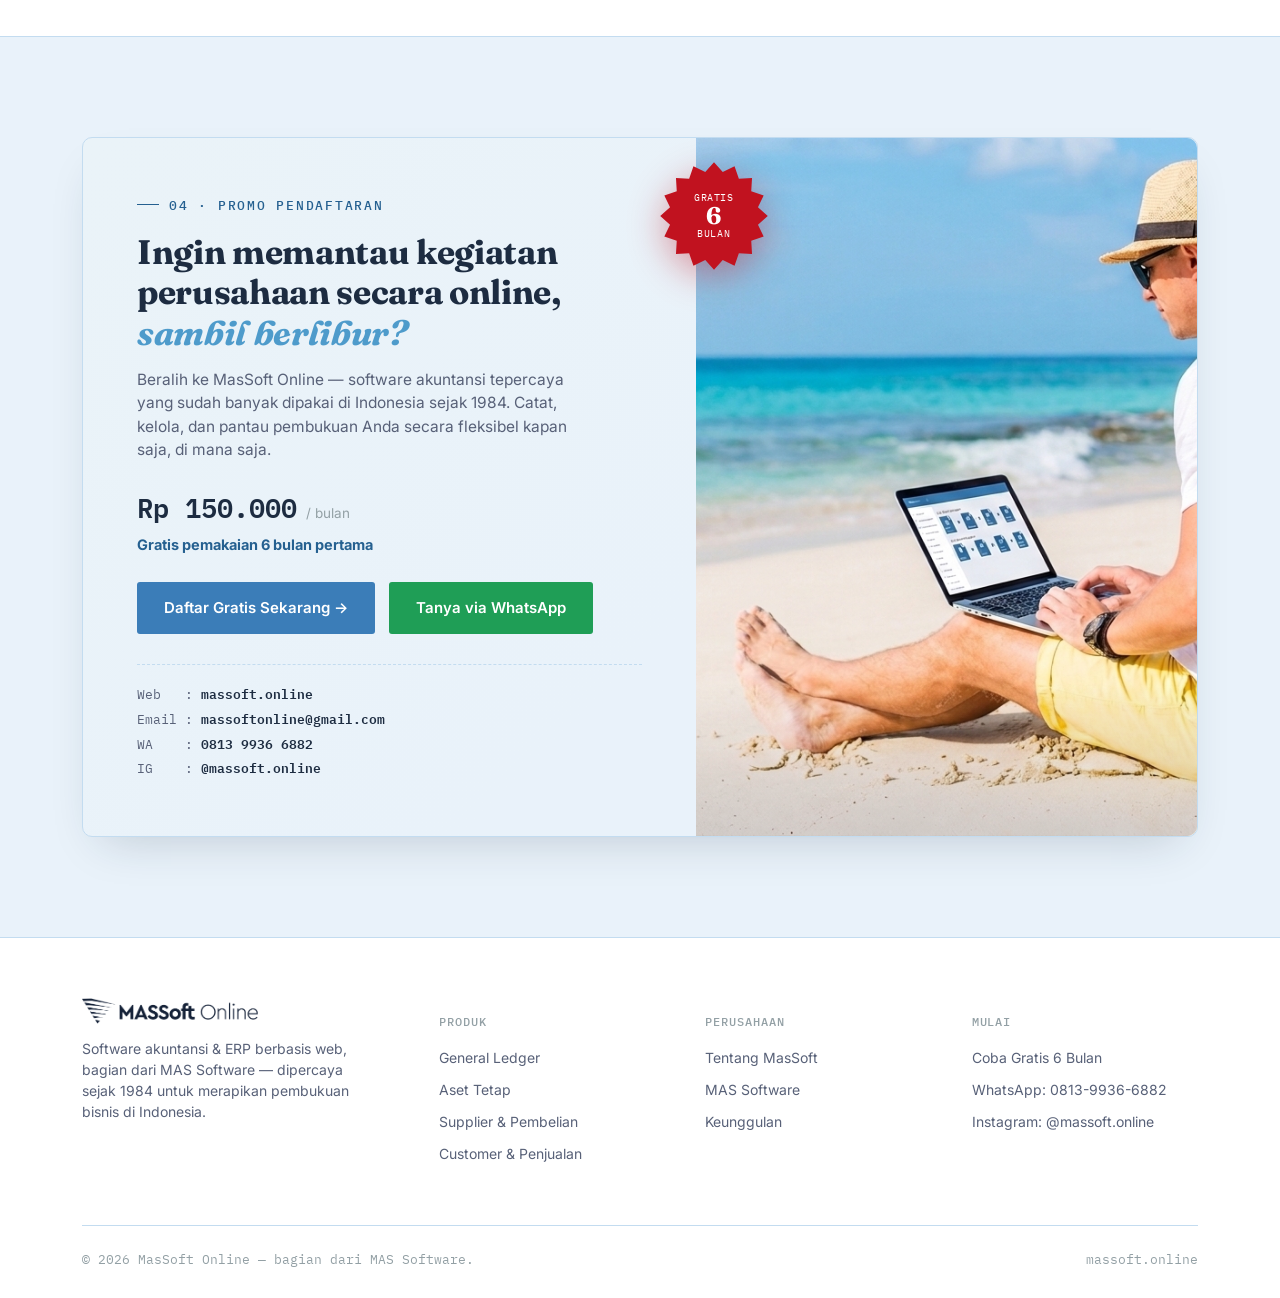
==== commit e8fd4900: "Perbarui jadwal seminar Kamis 19 November 2026" ====
--- a/index.html
+++ b/index.html
@@ -687,7 +687,7 @@
       <div class="wbp-speaker">SPEAKER :<span class="wbp-name">LUKAS</span></div>
       <div class="wbp-info-row">
         <span class="wbp-ic"><svg viewBox="0 0 24 24" fill="none" stroke="white" stroke-width="2" stroke-linecap="round" stroke-linejoin="round"><rect x="3" y="4" width="18" height="18" rx="2"></rect><line x1="16" y1="2" x2="16" y2="6"></line><line x1="8" y1="2" x2="8" y2="6"></line><line x1="3" y1="10" x2="21" y2="10"></line></svg></span>
-        <span class="wbp-txt">Kamis<br>24 September 2026</span>
+        <span class="wbp-txt">Kamis<br>19 November 2026</span>
       </div>
       <div class="wbp-info-row">
         <span class="wbp-ic"><svg viewBox="0 0 24 24" fill="none" stroke="white" stroke-width="2" stroke-linecap="round" stroke-linejoin="round"><circle cx="12" cy="12" r="10"></circle><polyline points="12 6 12 12 16 14"></polyline></svg></span>
@@ -1055,7 +1055,7 @@
       <button type="button" class="modal-close" onclick="closeWebinarModal()" aria-label="Tutup">&times;</button>
     </div>
     <div class="modal-fallback">
-      Form tidak muncul? <a href="https://docs.google.com/forms/d/e/1FAIpQLScVEw0zVGtz0bYCMRscDXuCH5ViUbxrnJtYhzWzYlYGKrkeuQ/viewform?usp=header" target="_blank" rel="noopener">Buka di tab baru →</a>
+      Form tidak muncul? <a href="https://docs.google.com/forms/d/e/1FAIpQLSfjhEWEDP8CS60GjDr5f0Mn_S5VES4PHUADuo1AgVCtfvmfjA/viewform?usp=header" target="_blank" rel="noopener">Buka di tab baru →</a>
     </div>
     <iframe id="webinarFormFrame" src="" title="Formulir Pendaftaran Webinar" loading="lazy"></iframe>
   </div>
@@ -1135,7 +1135,7 @@
   
 
   // Webinar registration modal
-  const WEBINAR_FORM_URL = "https://docs.google.com/forms/d/e/1FAIpQLScVEw0zVGtz0bYCMRscDXuCH5ViUbxrnJtYhzWzYlYGKrkeuQ/viewform?embedded=true";
+  const WEBINAR_FORM_URL = "https://docs.google.com/forms/d/e/1FAIpQLSfjhEWEDP8CS60GjDr5f0Mn_S5VES4PHUADuo1AgVCtfvmfjA/viewform?embedded=true";
 
   function openWebinarModal(){
     const modal = document.getElementById('webinarModal');
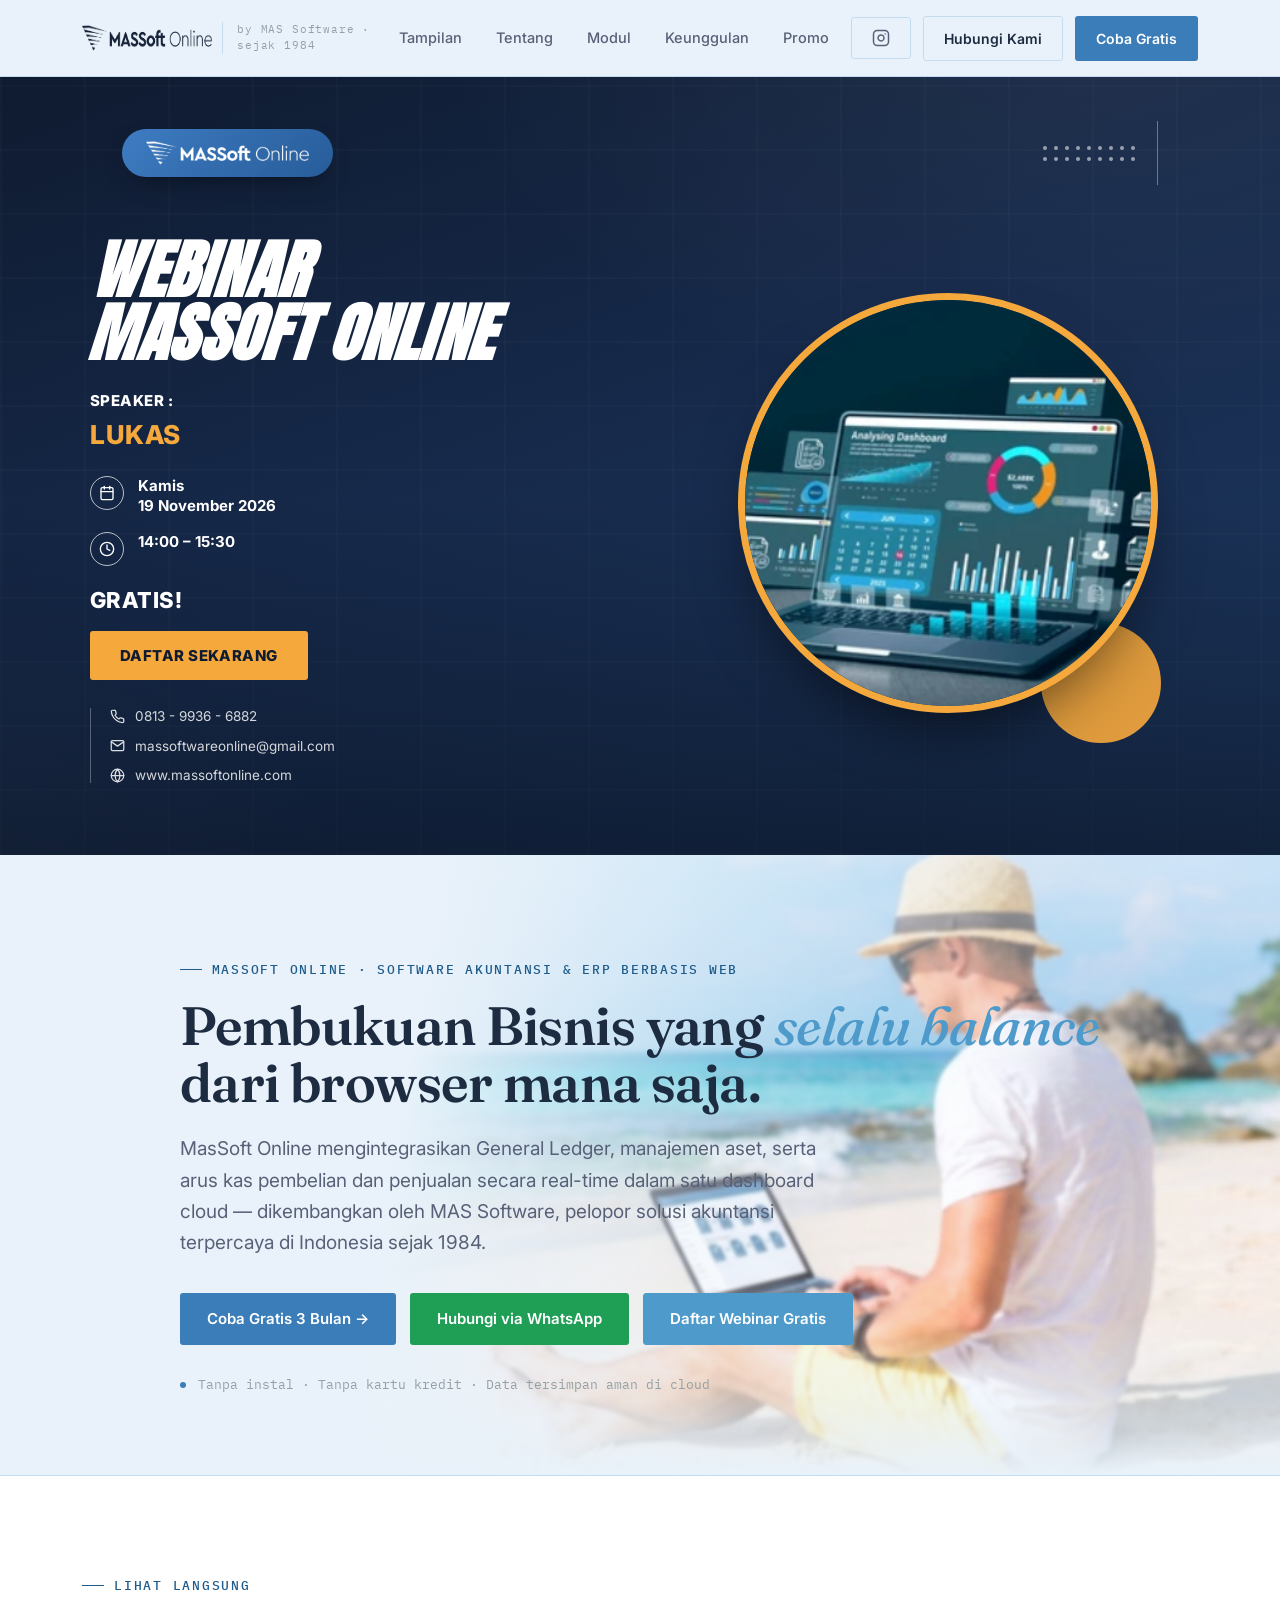
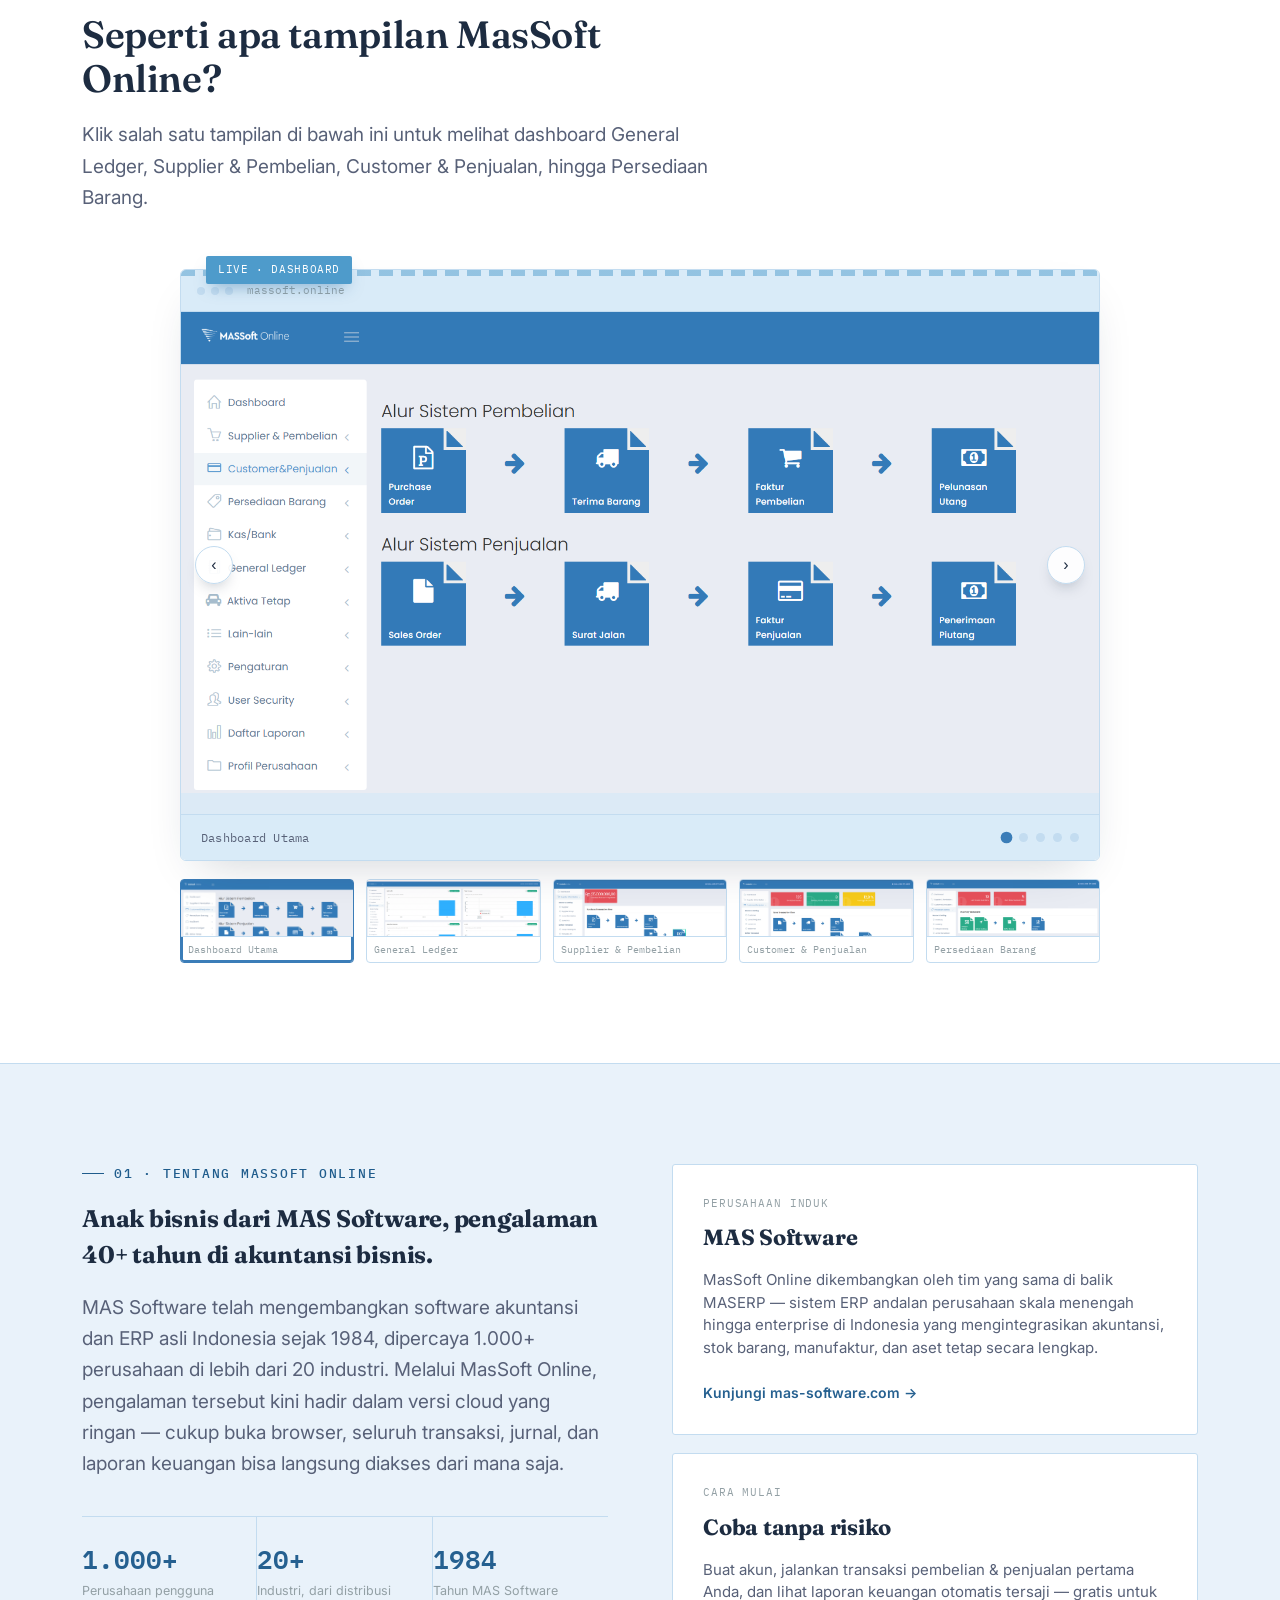
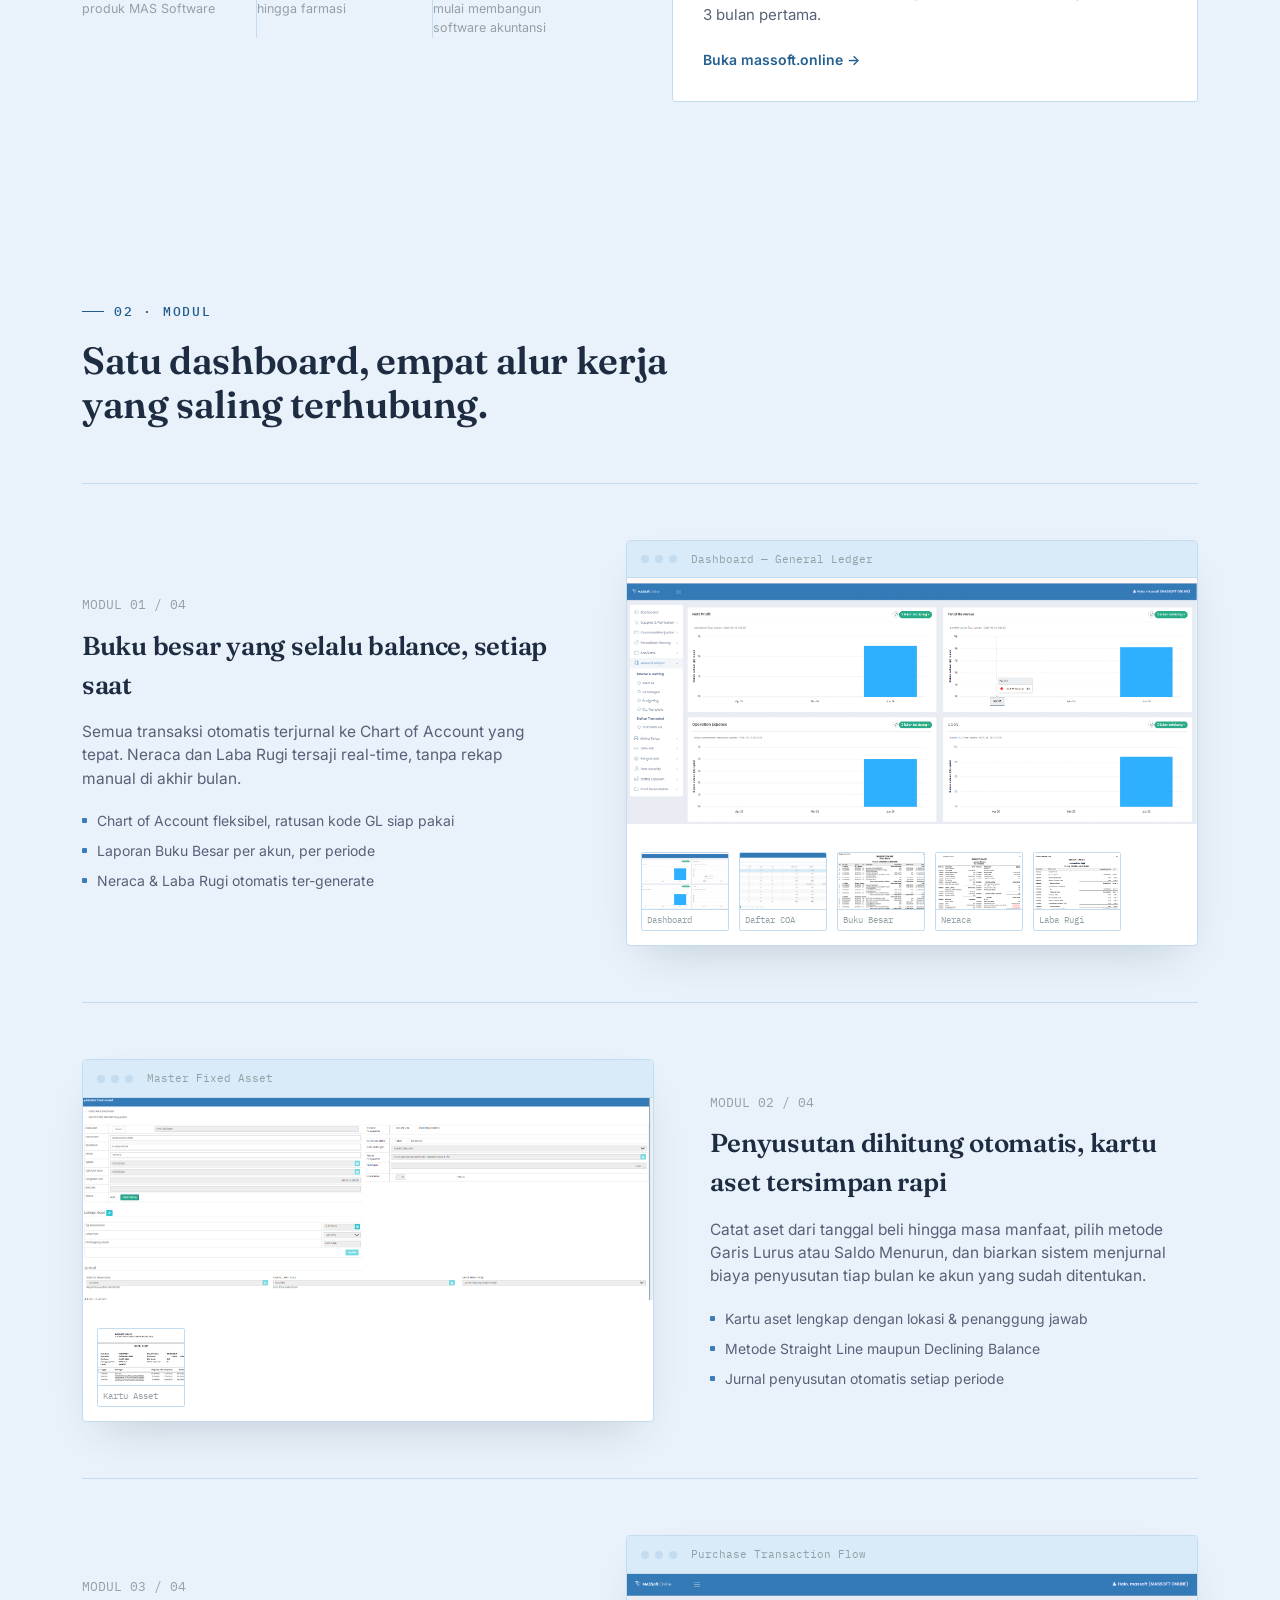
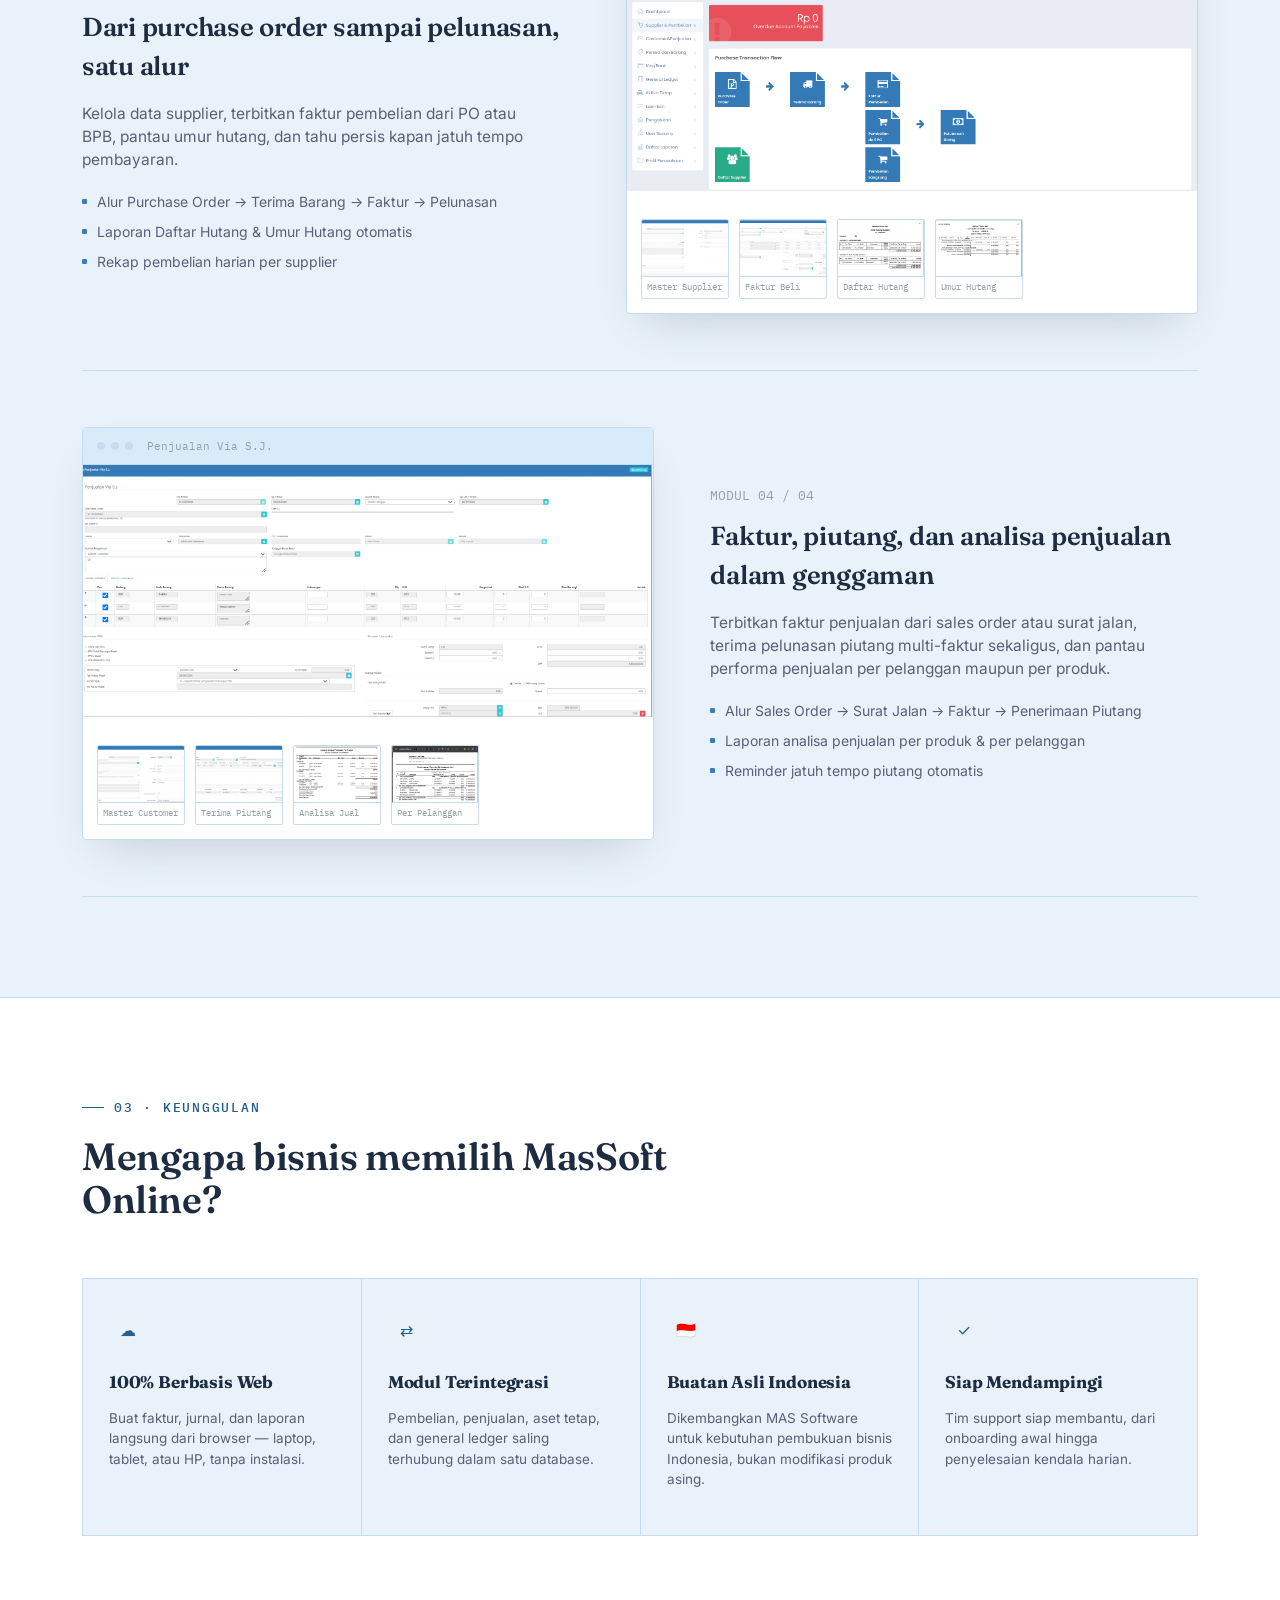
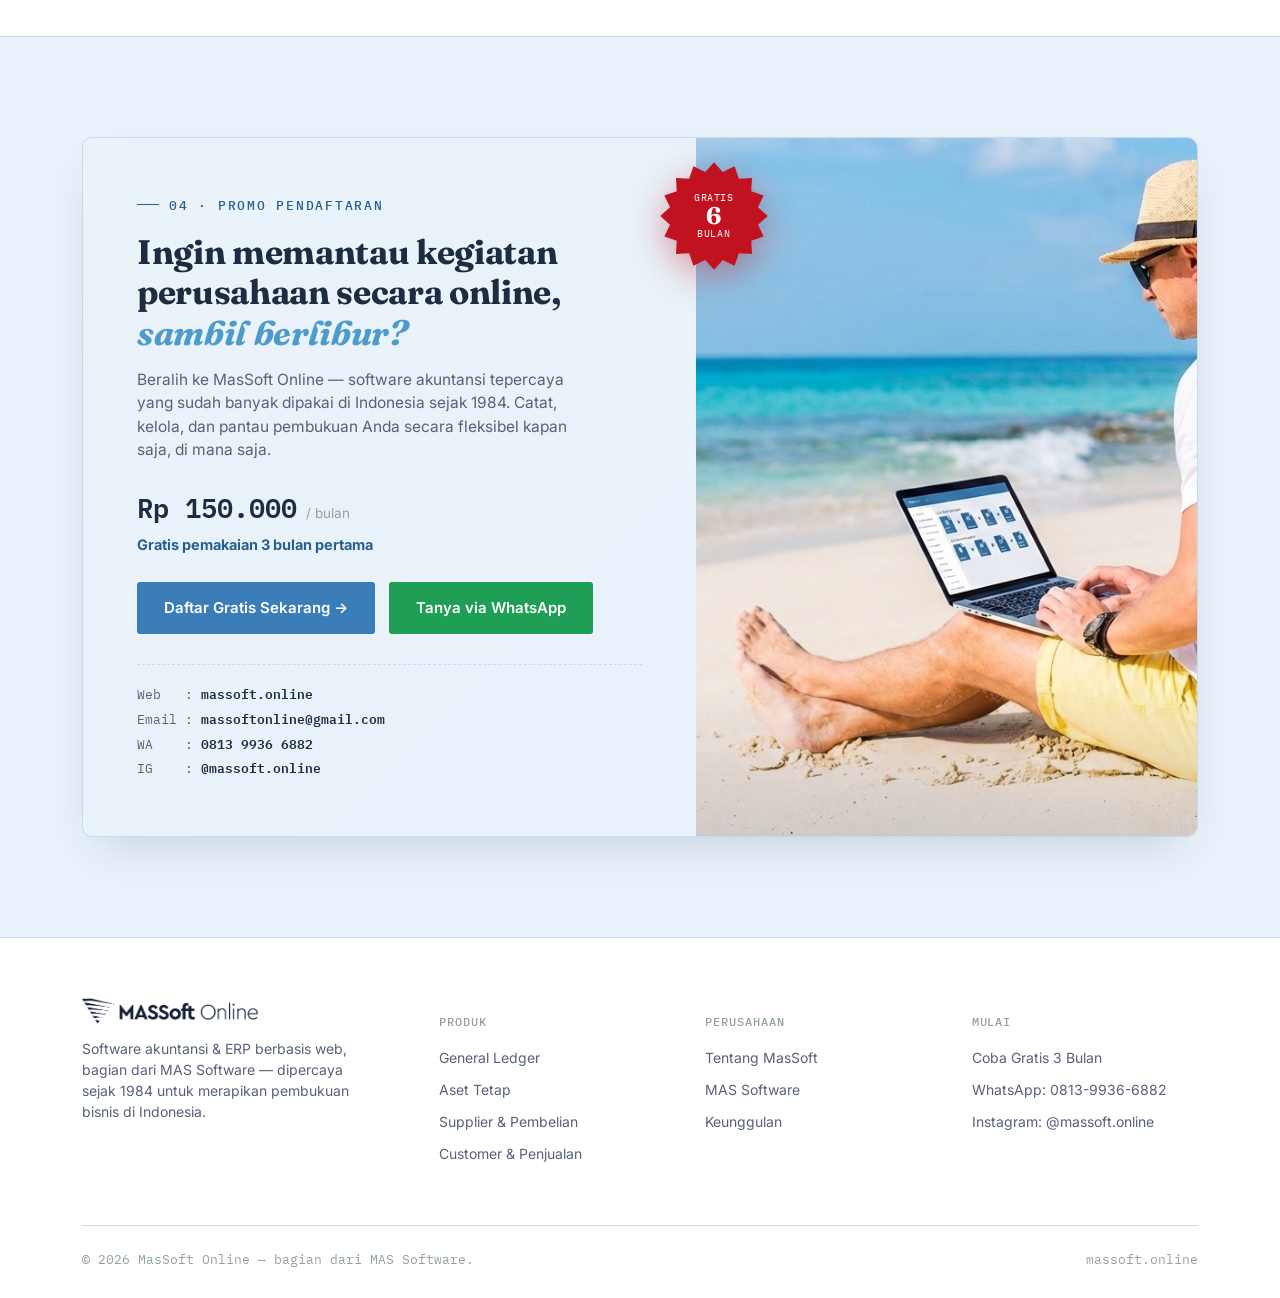
==== commit 0cca949a: "Update Gratis Hanya 3 Bulan saja" ====
--- a/index.html
+++ b/index.html
@@ -7,7 +7,7 @@
 <link rel="icon" type="image/png" sizes="32x32" href="[data-uri]">
 <link rel="icon" type="image/png" sizes="512x512" href="[data-uri]">
 <link rel="apple-touch-icon" href="[data-uri]">
-<meta name="description" content="MasSoft Online, software akuntansi & ERP cloud dari MAS Software. Kelola General Ledger, Aset Tetap, Pembelian, dan Penjualan dalam satu dashboard. Coba gratis 6 bulan.">
+<meta name="description" content="MasSoft Online, software akuntansi & ERP cloud dari MAS Software. Kelola General Ledger, Aset Tetap, Pembelian, dan Penjualan dalam satu dashboard. Coba gratis 3 bulan.">
 <link rel="preconnect" href="https://fonts.googleapis.com">
 <link rel="preconnect" href="https://fonts.gstatic.com" crossorigin>
 <link href="https://fonts.googleapis.com/css2?family=Anton&family=Fraunces:ital,opsz,wght@0,9..144,400;0,9..144,500;0,9..144,600;0,9..144,700;1,9..144,500&family=Inter:wght@400;500;600;700;800&family=IBM+Plex+Mono:wght@400;500;600&display=swap" rel="stylesheet">
@@ -724,7 +724,7 @@
         dari browser mana saja.</h1>
         <p class="lede">MasSoft Online mengintegrasikan General Ledger, manajemen aset, serta arus kas pembelian dan penjualan secara real-time dalam satu dashboard cloud — dikembangkan oleh MAS Software, pelopor solusi akuntansi terpercaya di Indonesia sejak 1984.</p>
         <div class="hero-cta">
-          <a class="btn btn-primary" href="https://massoft.online" target="_blank" rel="noopener">Coba Gratis 6 Bulan →</a>
+          <a class="btn btn-primary" href="https://massoft.online" target="_blank" rel="noopener">Coba Gratis 3 Bulan →</a>
           <a class="btn btn-wa" href="https://wa.me/6281399366882" target="_blank" rel="noopener">Hubungi via WhatsApp</a>
           <button type="button" class="btn btn-webinar" onclick="openWebinarModal()">Daftar Webinar Gratis</button>
         </div>
@@ -803,7 +803,7 @@
         <div class="parent-card" style="margin-top:18px;">
           <div class="plabel">Cara Mulai</div>
           <h3>Coba tanpa risiko</h3>
-          <p>Buat akun, jalankan transaksi pembelian &amp; penjualan pertama Anda, dan lihat laporan keuangan otomatis tersaji — gratis untuk 6 bulan pertama.</p>
+          <p>Buat akun, jalankan transaksi pembelian &amp; penjualan pertama Anda, dan lihat laporan keuangan otomatis tersaji — gratis untuk 3 bulan pertama.</p>
           <a class="linkline" href="https://massoft.online" target="_blank" rel="noopener">Buka massoft.online →</a>
         </div>
       </div>
@@ -980,7 +980,7 @@
             <span class="amount">Rp 150.000</span>
             <span class="per">/ bulan</span>
           </div>
-          <span class="promo-free">Gratis pemakaian 6 bulan pertama</span>
+          <span class="promo-free">Gratis pemakaian 3 bulan pertama</span>
           <div class="promo-cta">
             <a class="btn btn-primary" href="https://massoft.online" target="_blank" rel="noopener">Daftar Gratis Sekarang →</a>
             <a class="btn btn-wa" href="https://wa.me/6281399366882" target="_blank" rel="noopener">Tanya via WhatsApp</a>
@@ -1035,7 +1035,7 @@
       </div>
       <div class="fcol">
         <h4>Mulai</h4>
-        <a href="https://massoft.online" target="_blank" rel="noopener">Coba Gratis 6 Bulan</a>
+        <a href="https://massoft.online" target="_blank" rel="noopener">Coba Gratis 3 Bulan</a>
         <a href="https://wa.me/6281399366882" target="_blank" rel="noopener">WhatsApp: 0813-9936-6882</a>
         <a href="https://www.instagram.com/massoft.online" target="_blank" rel="noopener">Instagram: @massoft.online</a>
       </div>
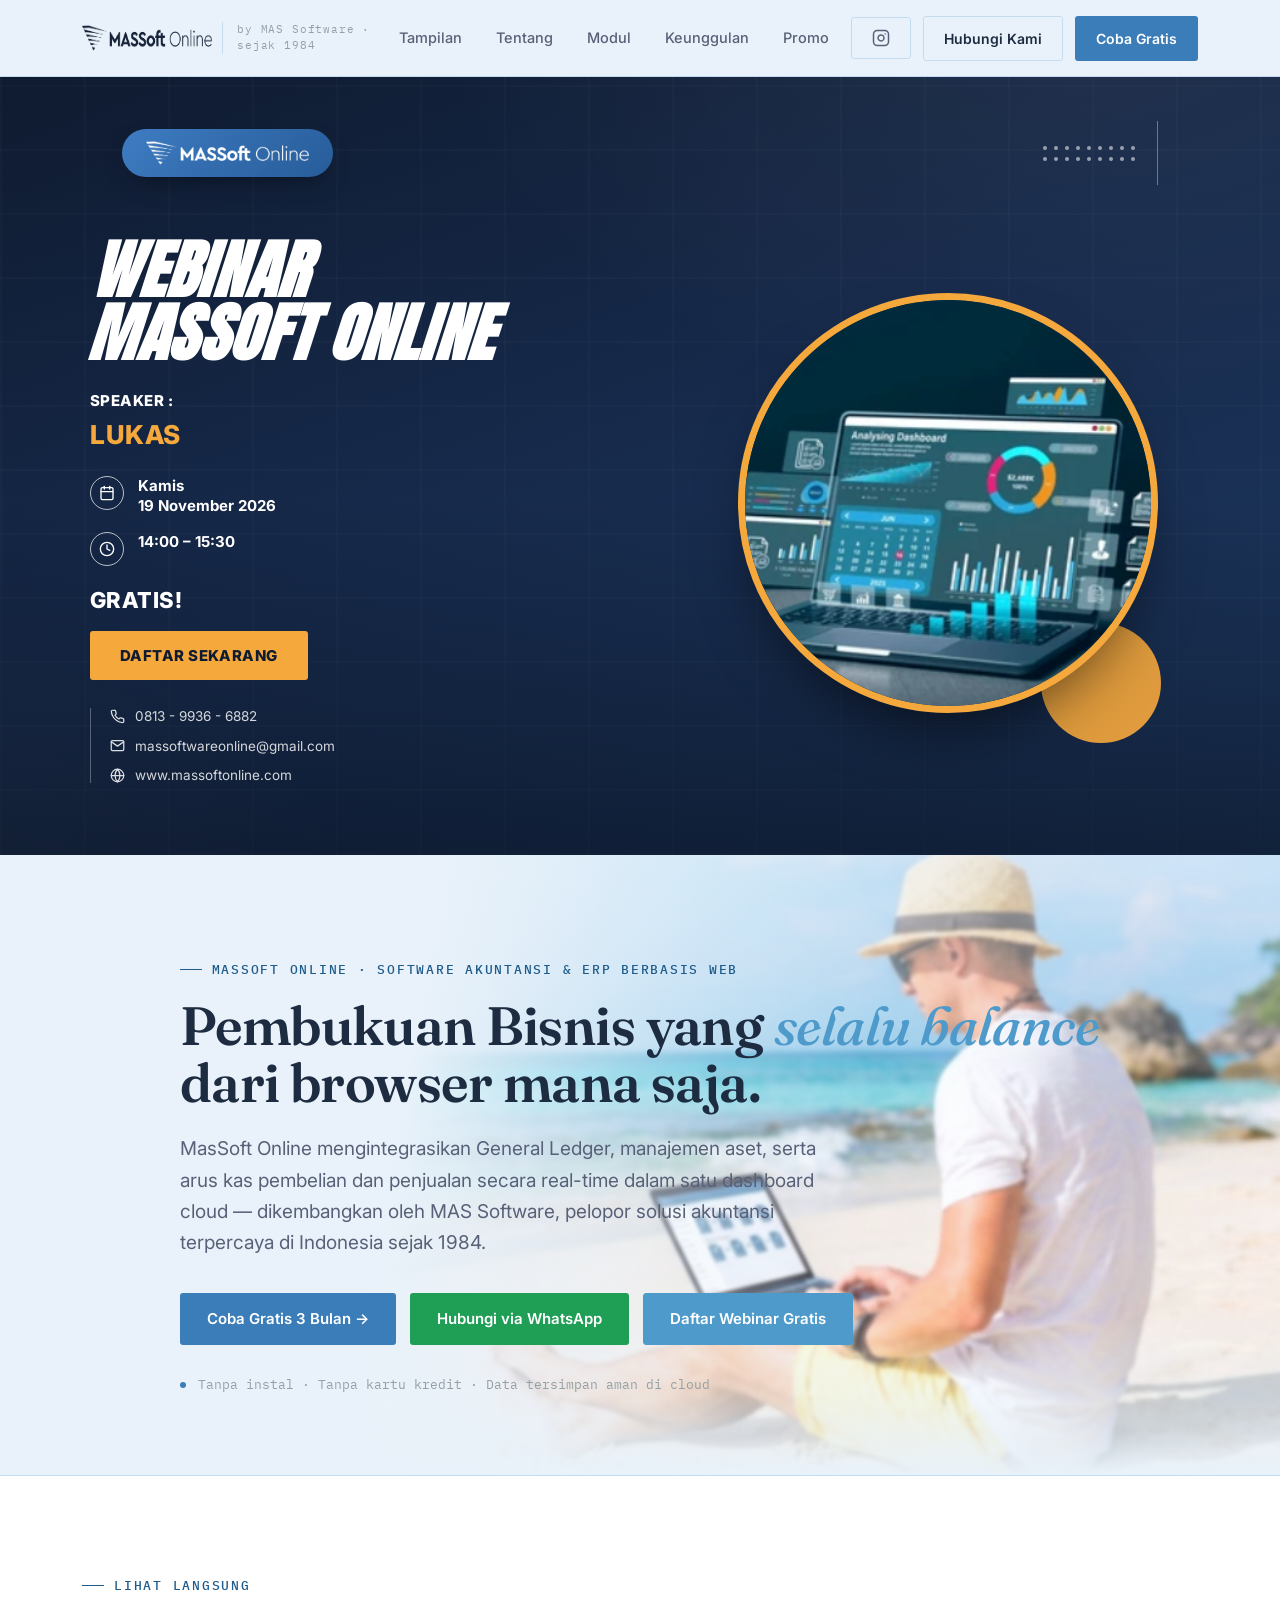
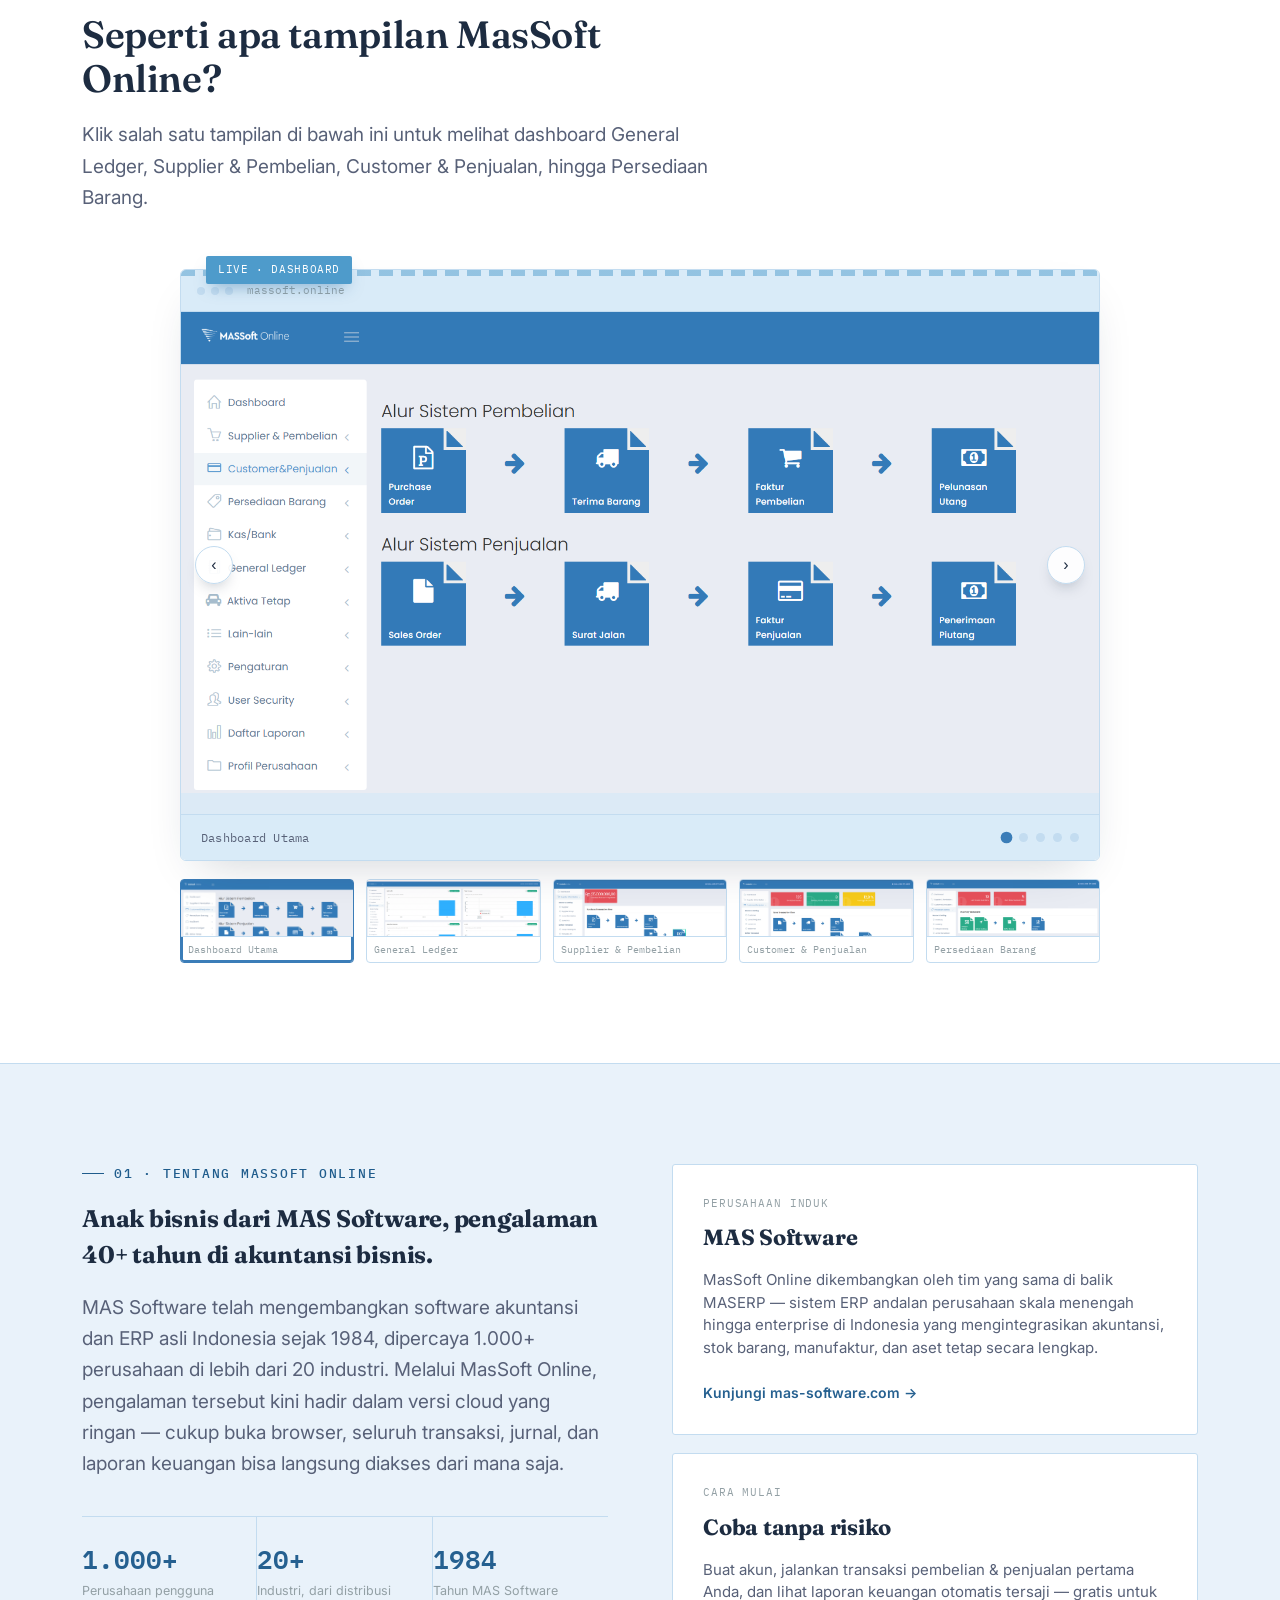
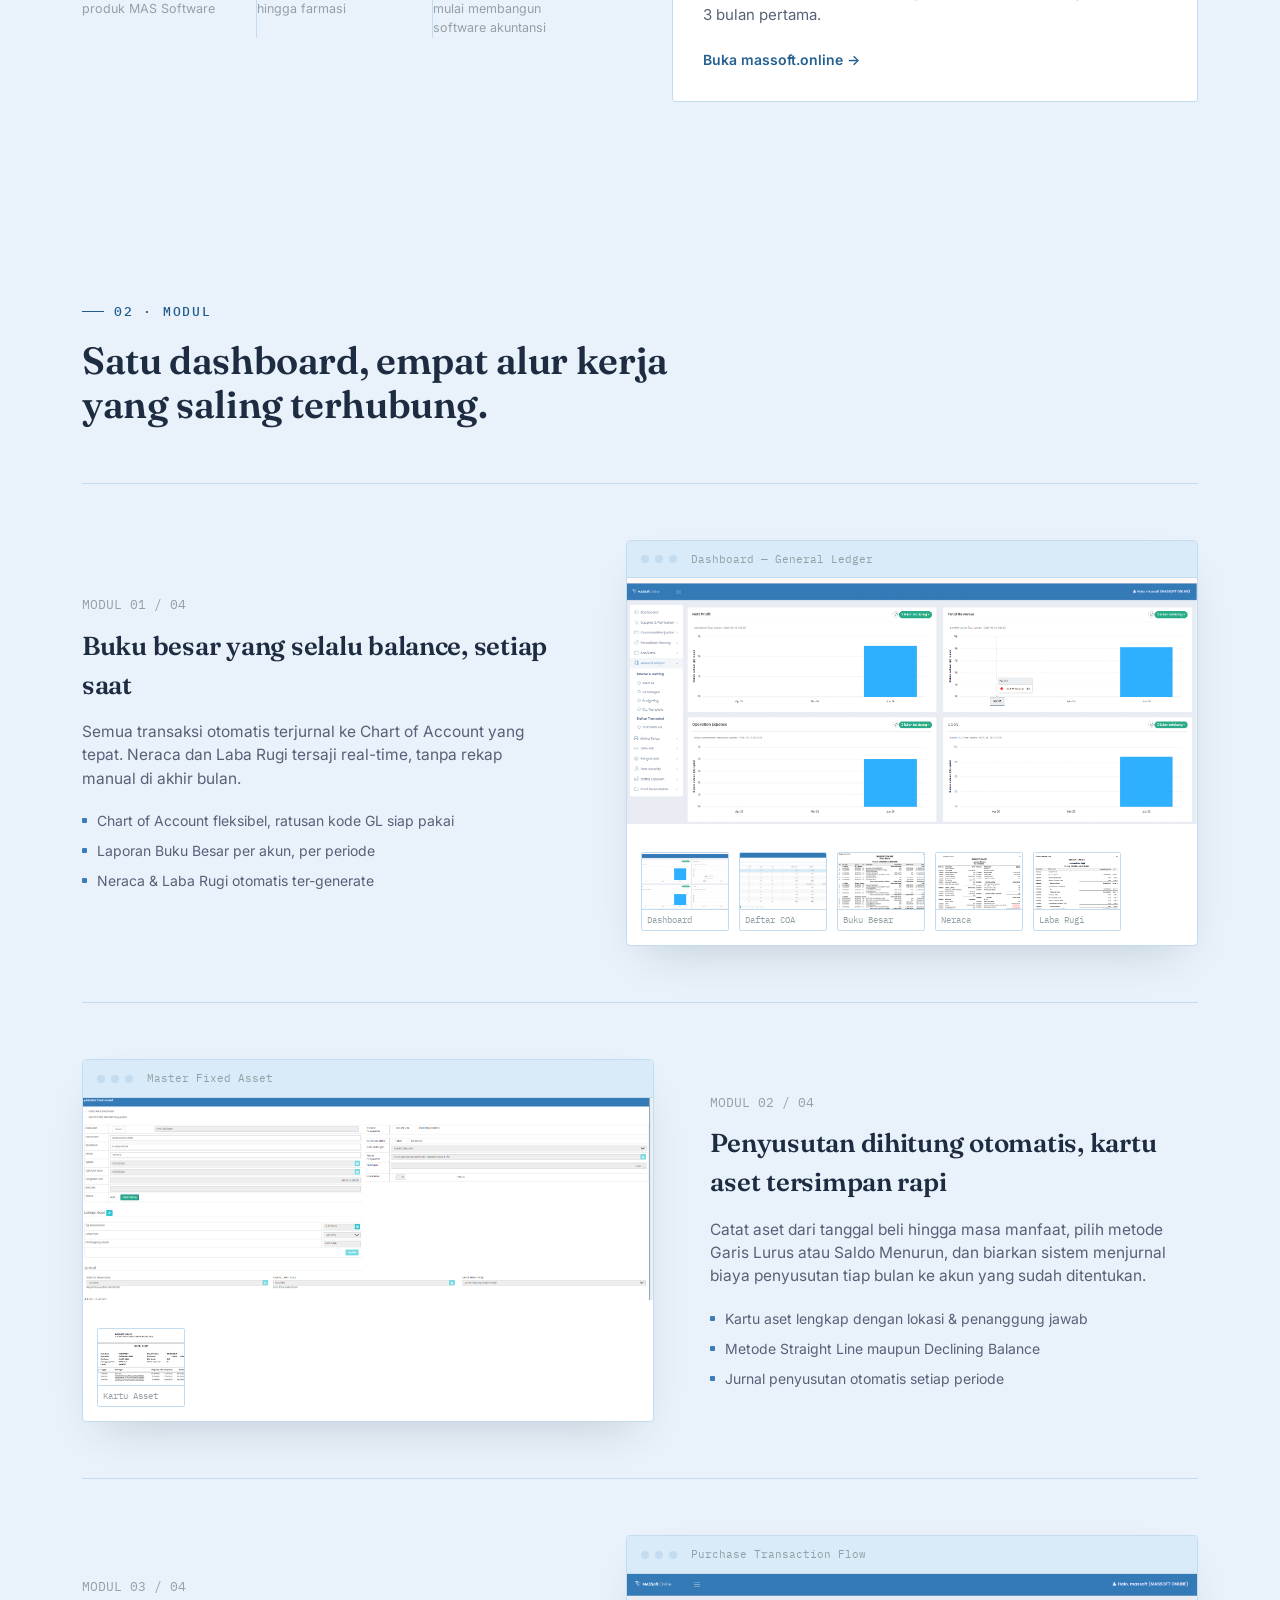
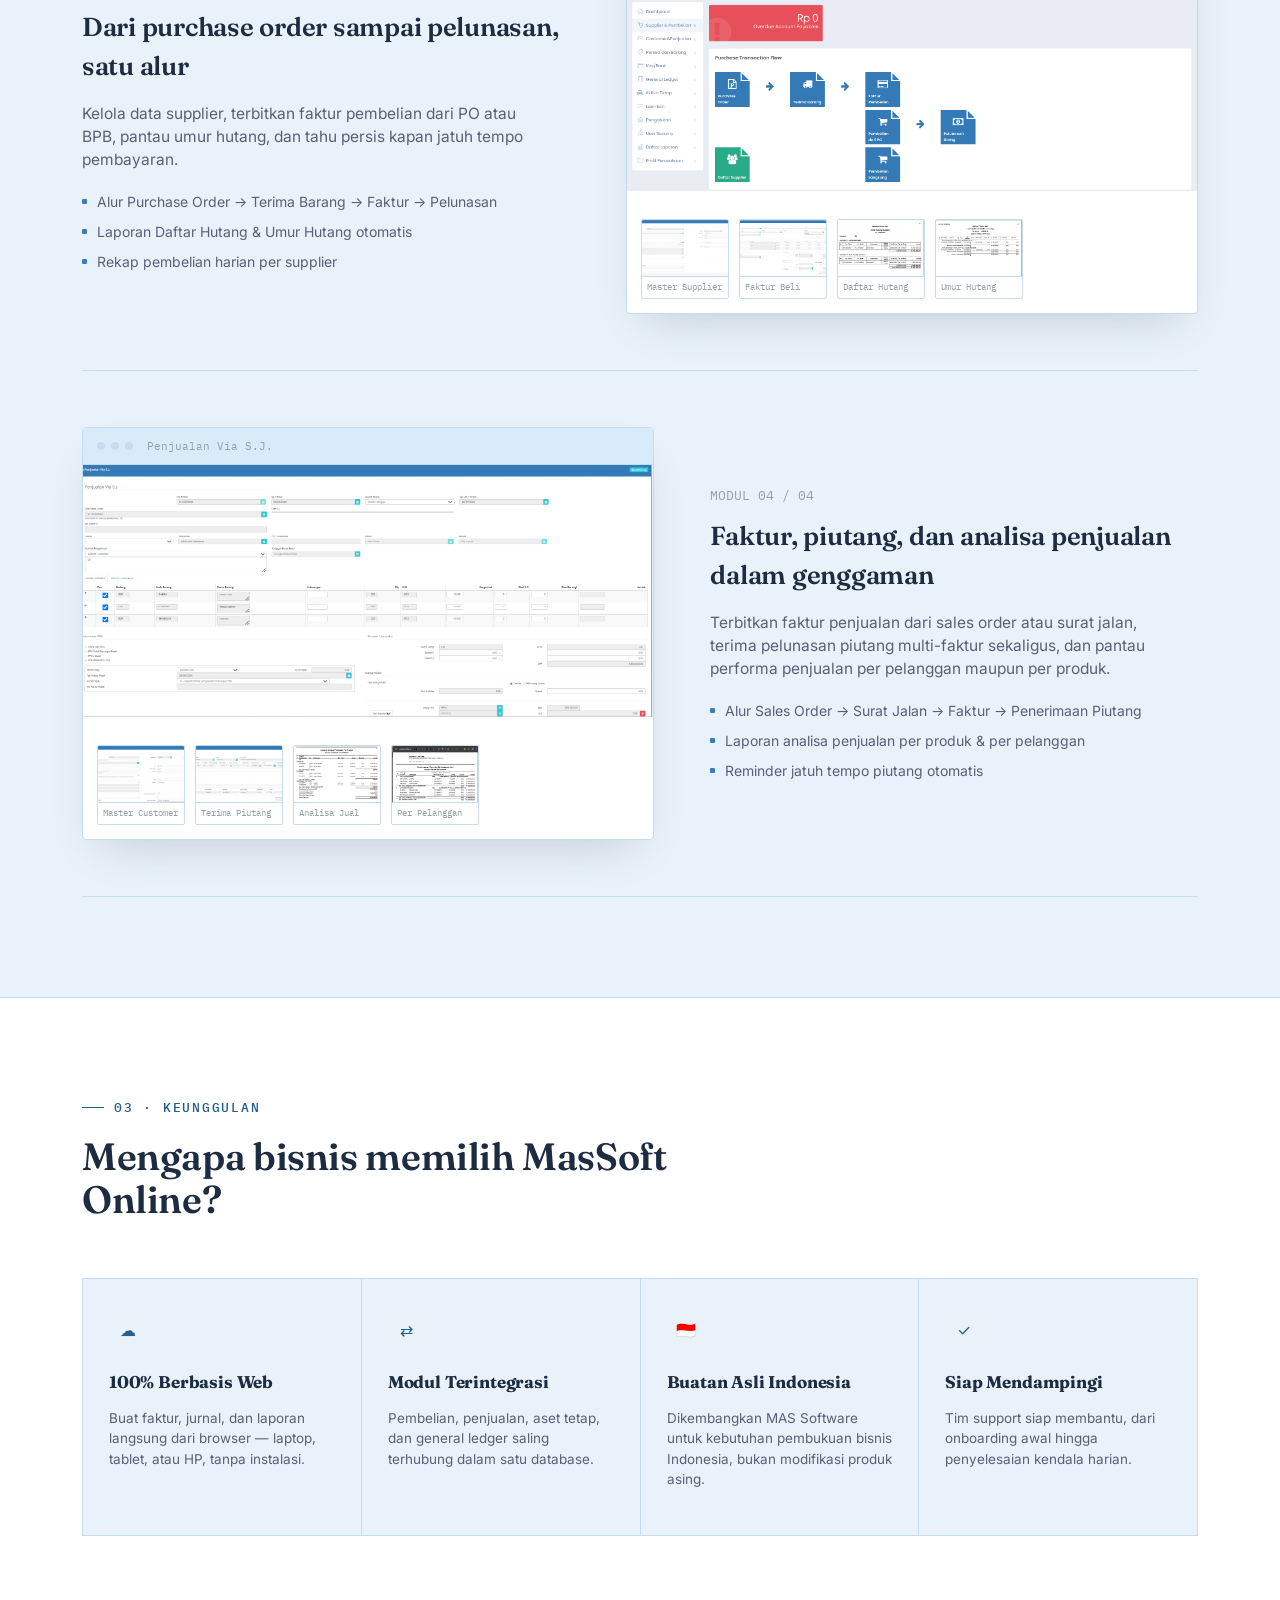
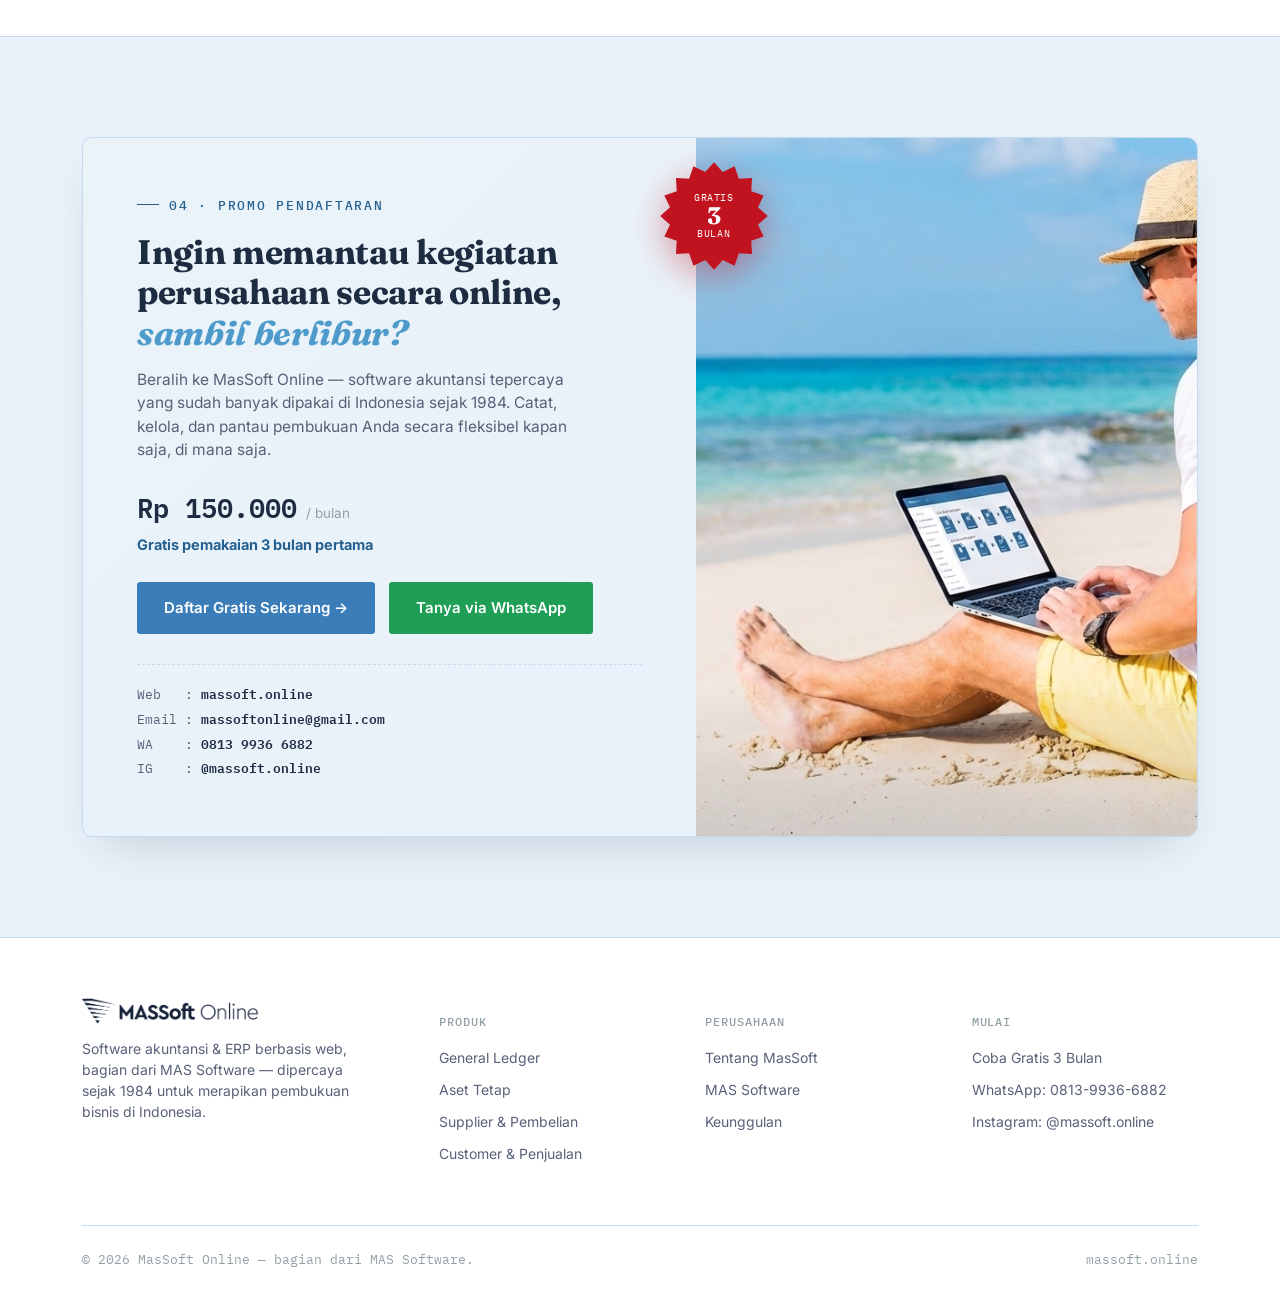
==== commit 76ceee2f: "Update Gratis 6 bulan Menjadi 3 Bulan Saja" ====
--- a/index.html
+++ b/index.html
@@ -1003,7 +1003,7 @@
           </div>
           <div class="promo-badge-text">
             <span class="small">Gratis</span>
-            <span class="big">6</span>
+            <span class="big">3</span>
             <span class="small">Bulan</span>
           </div>
         </div>
